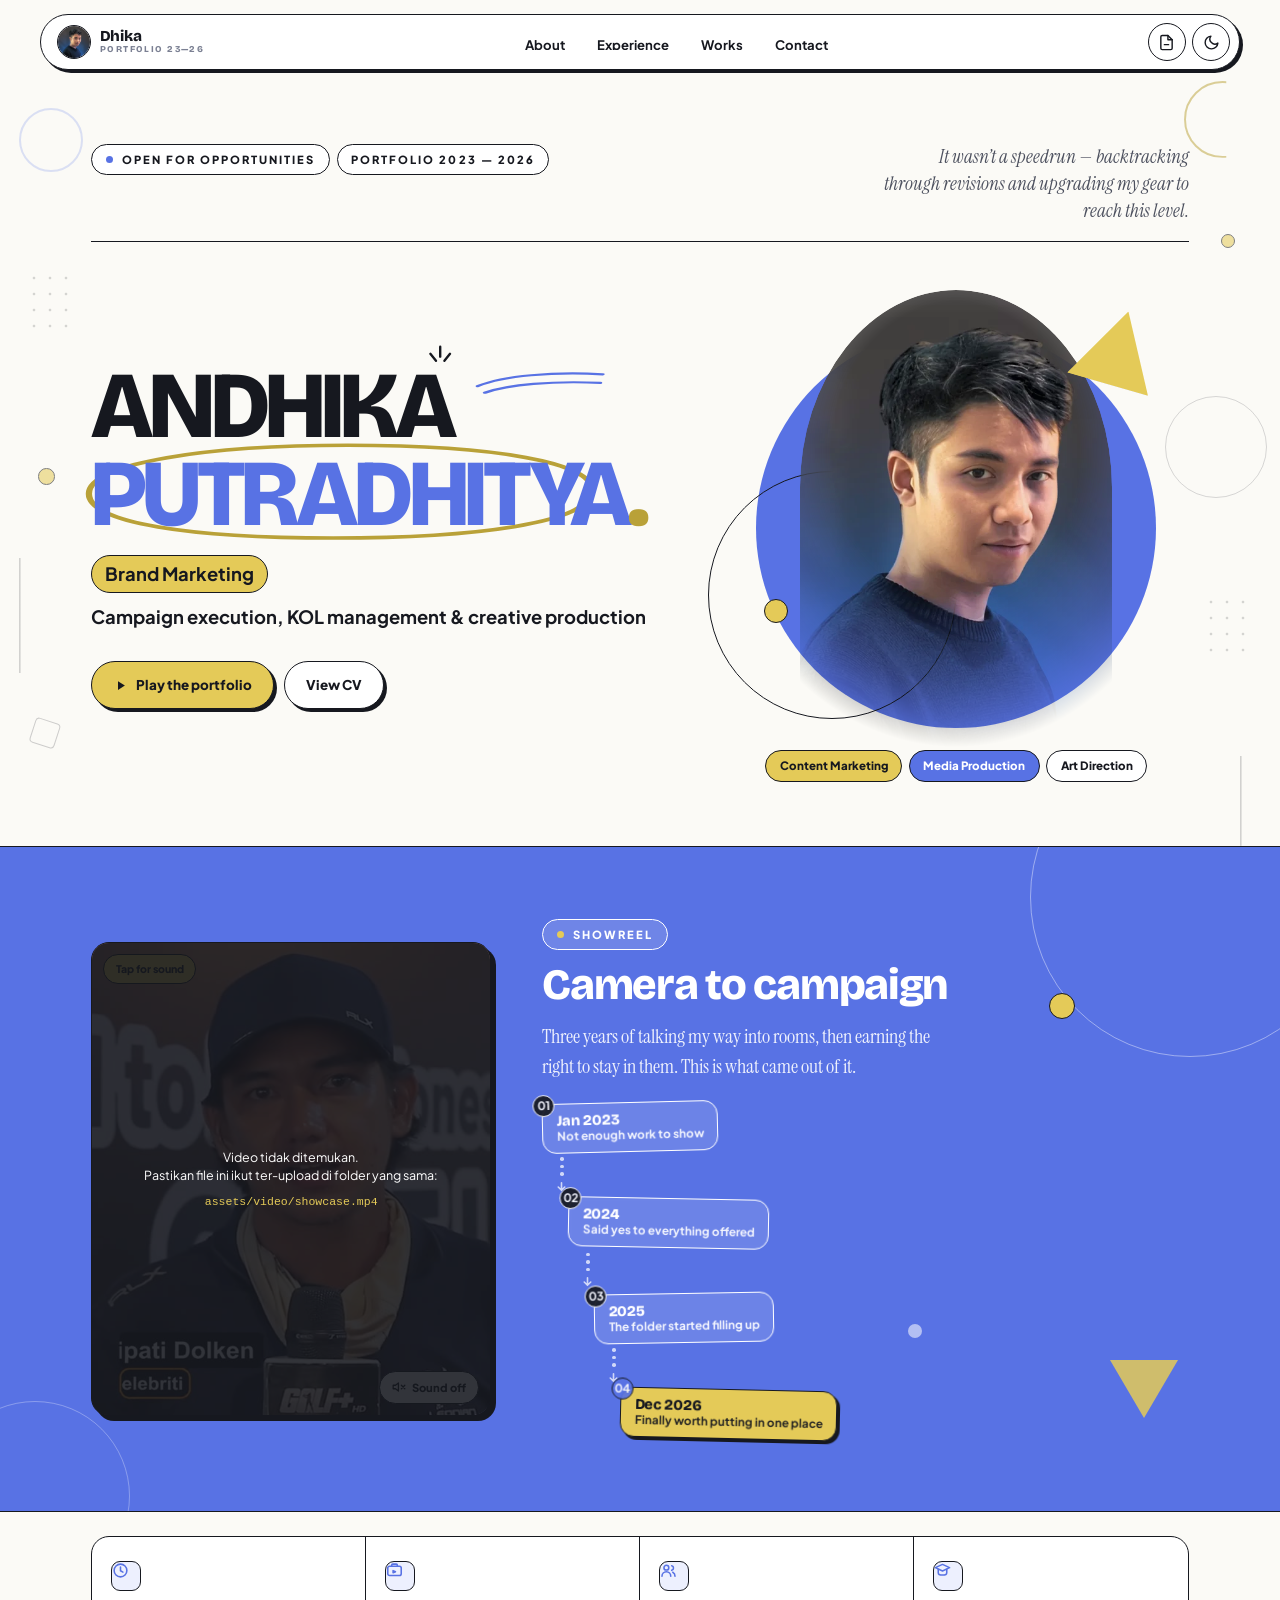
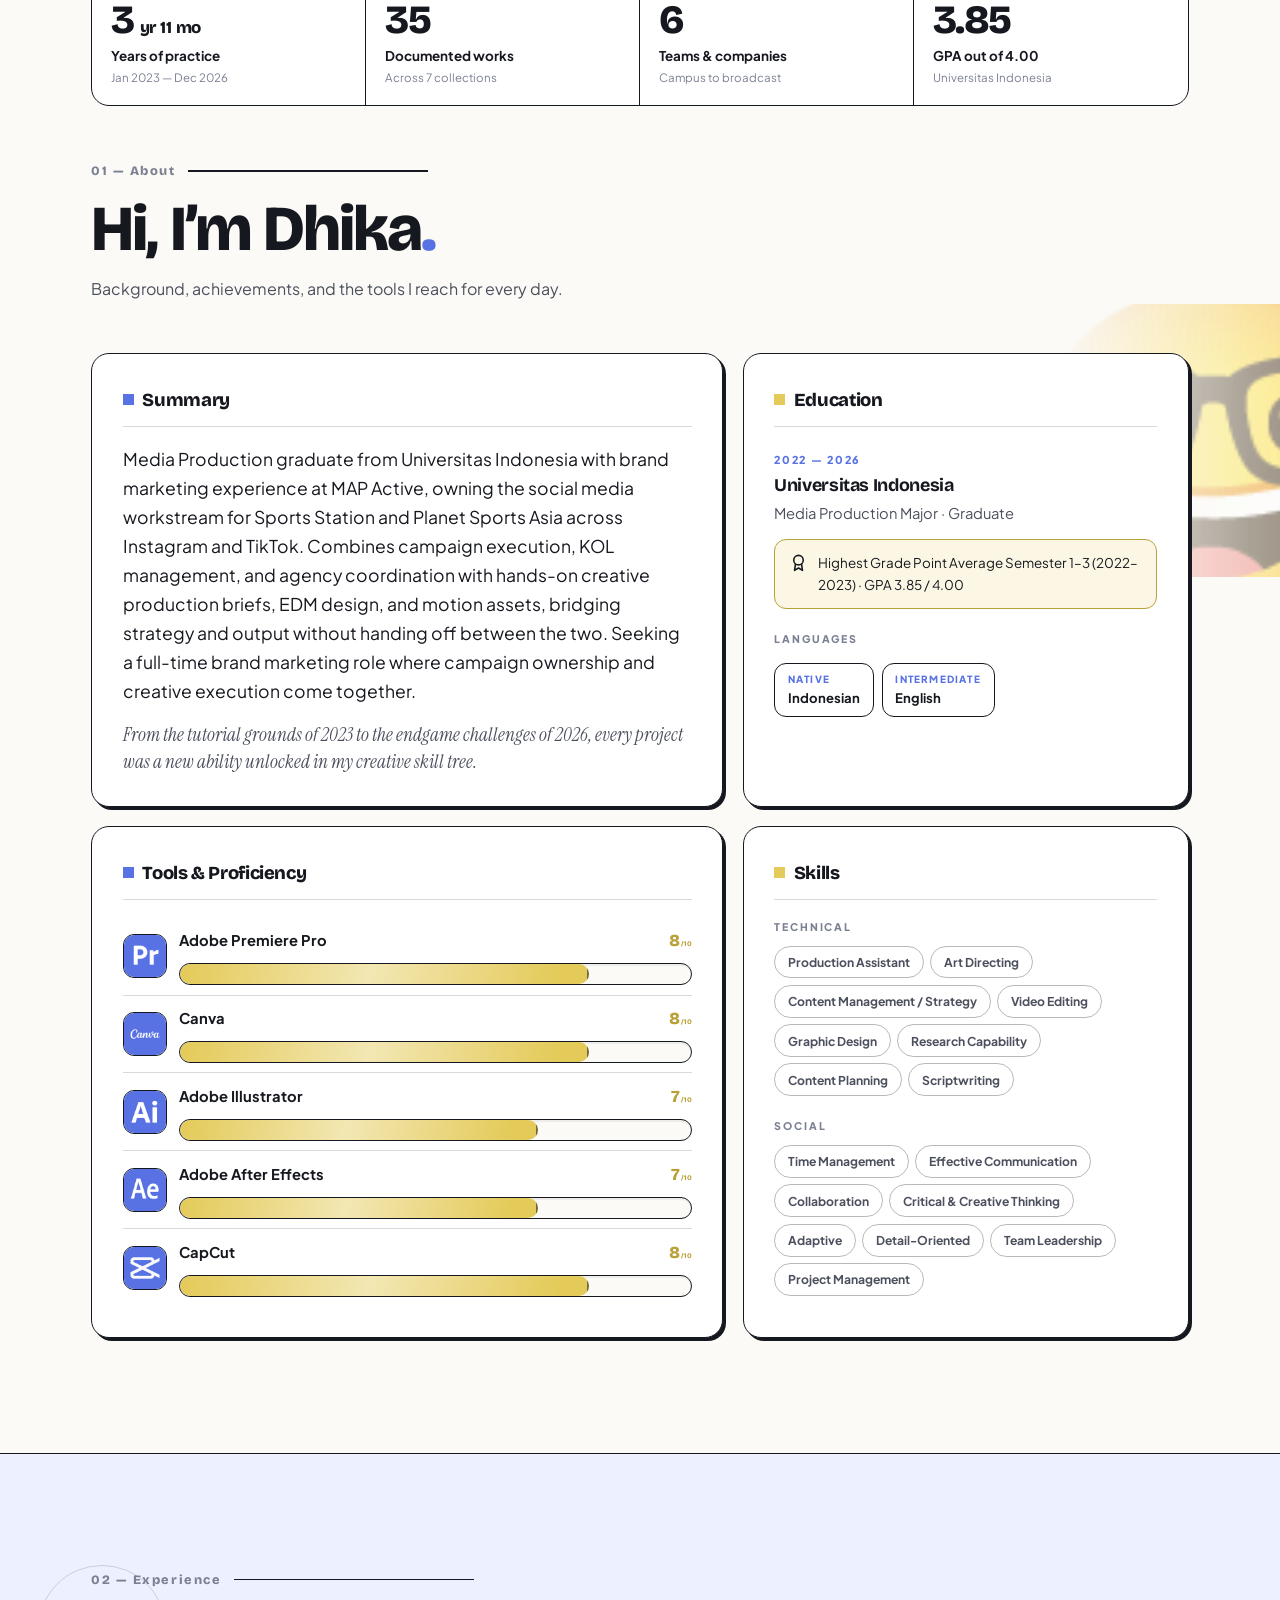
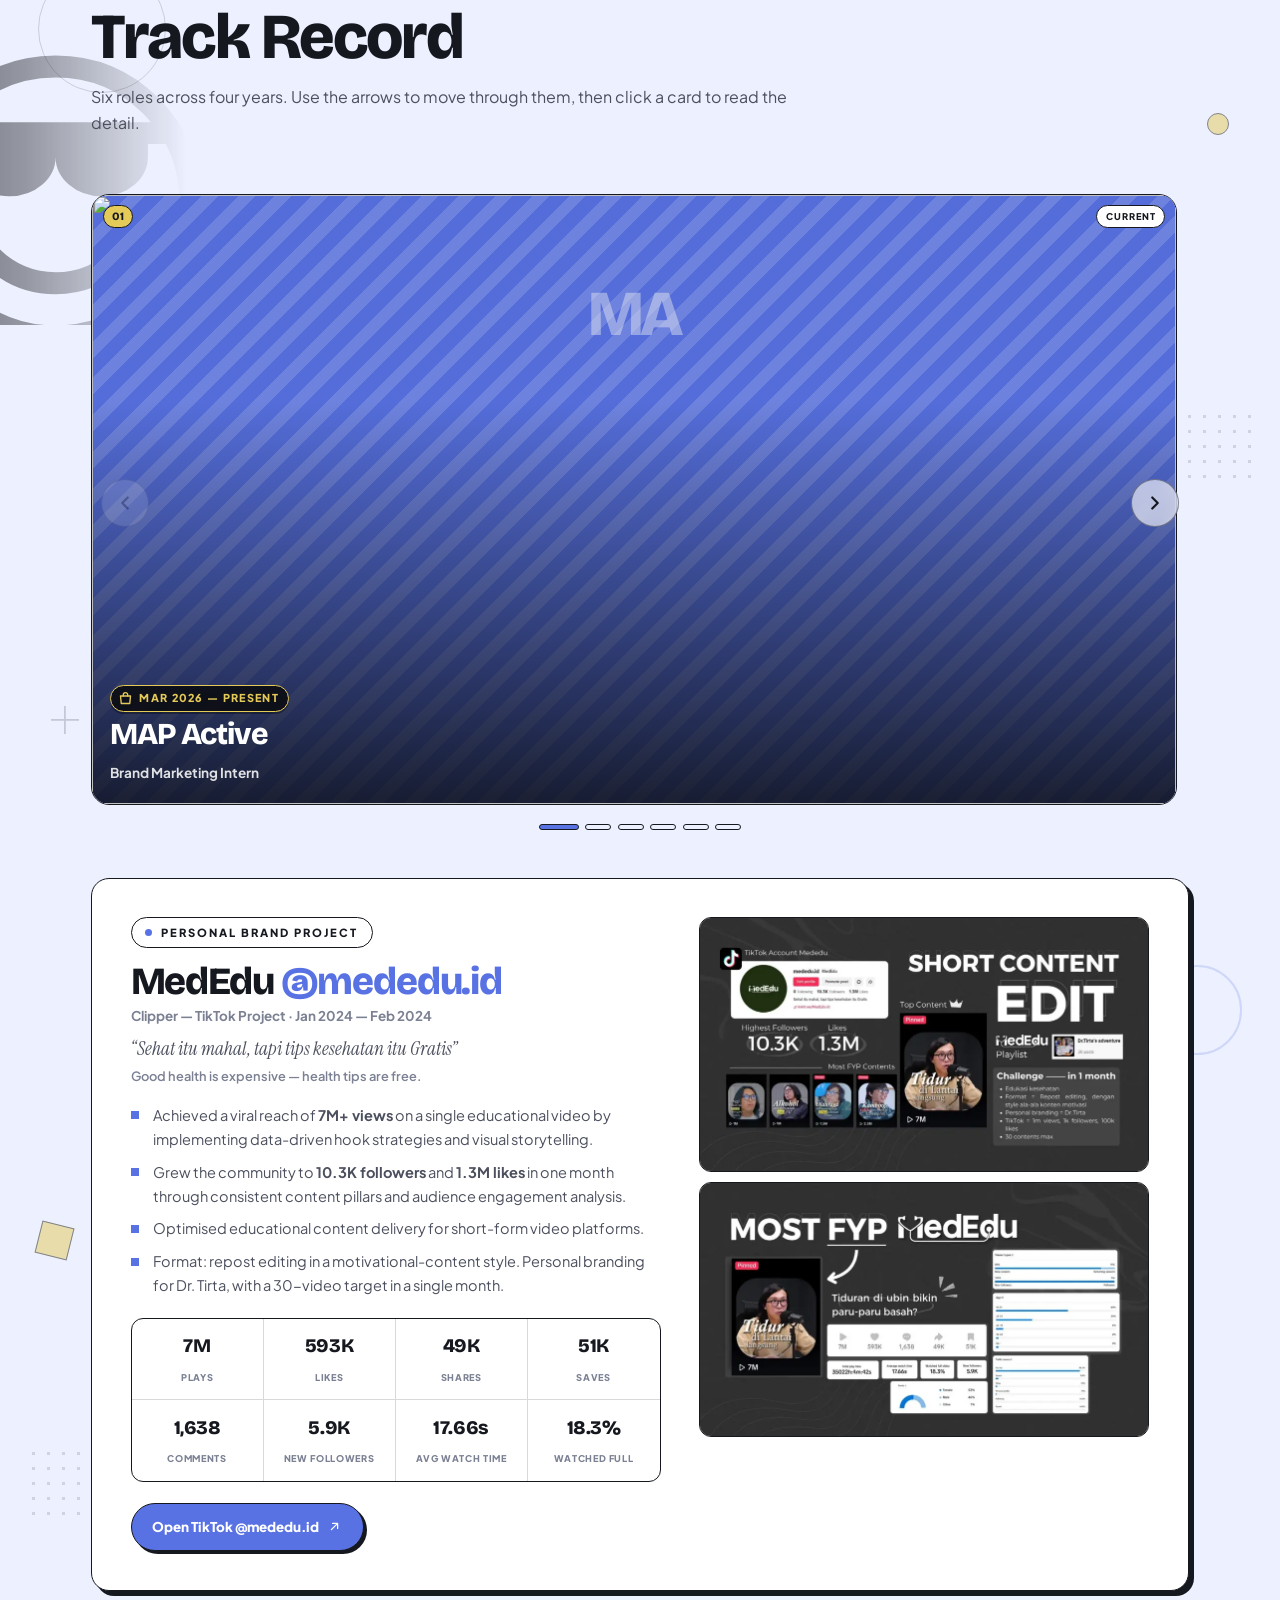
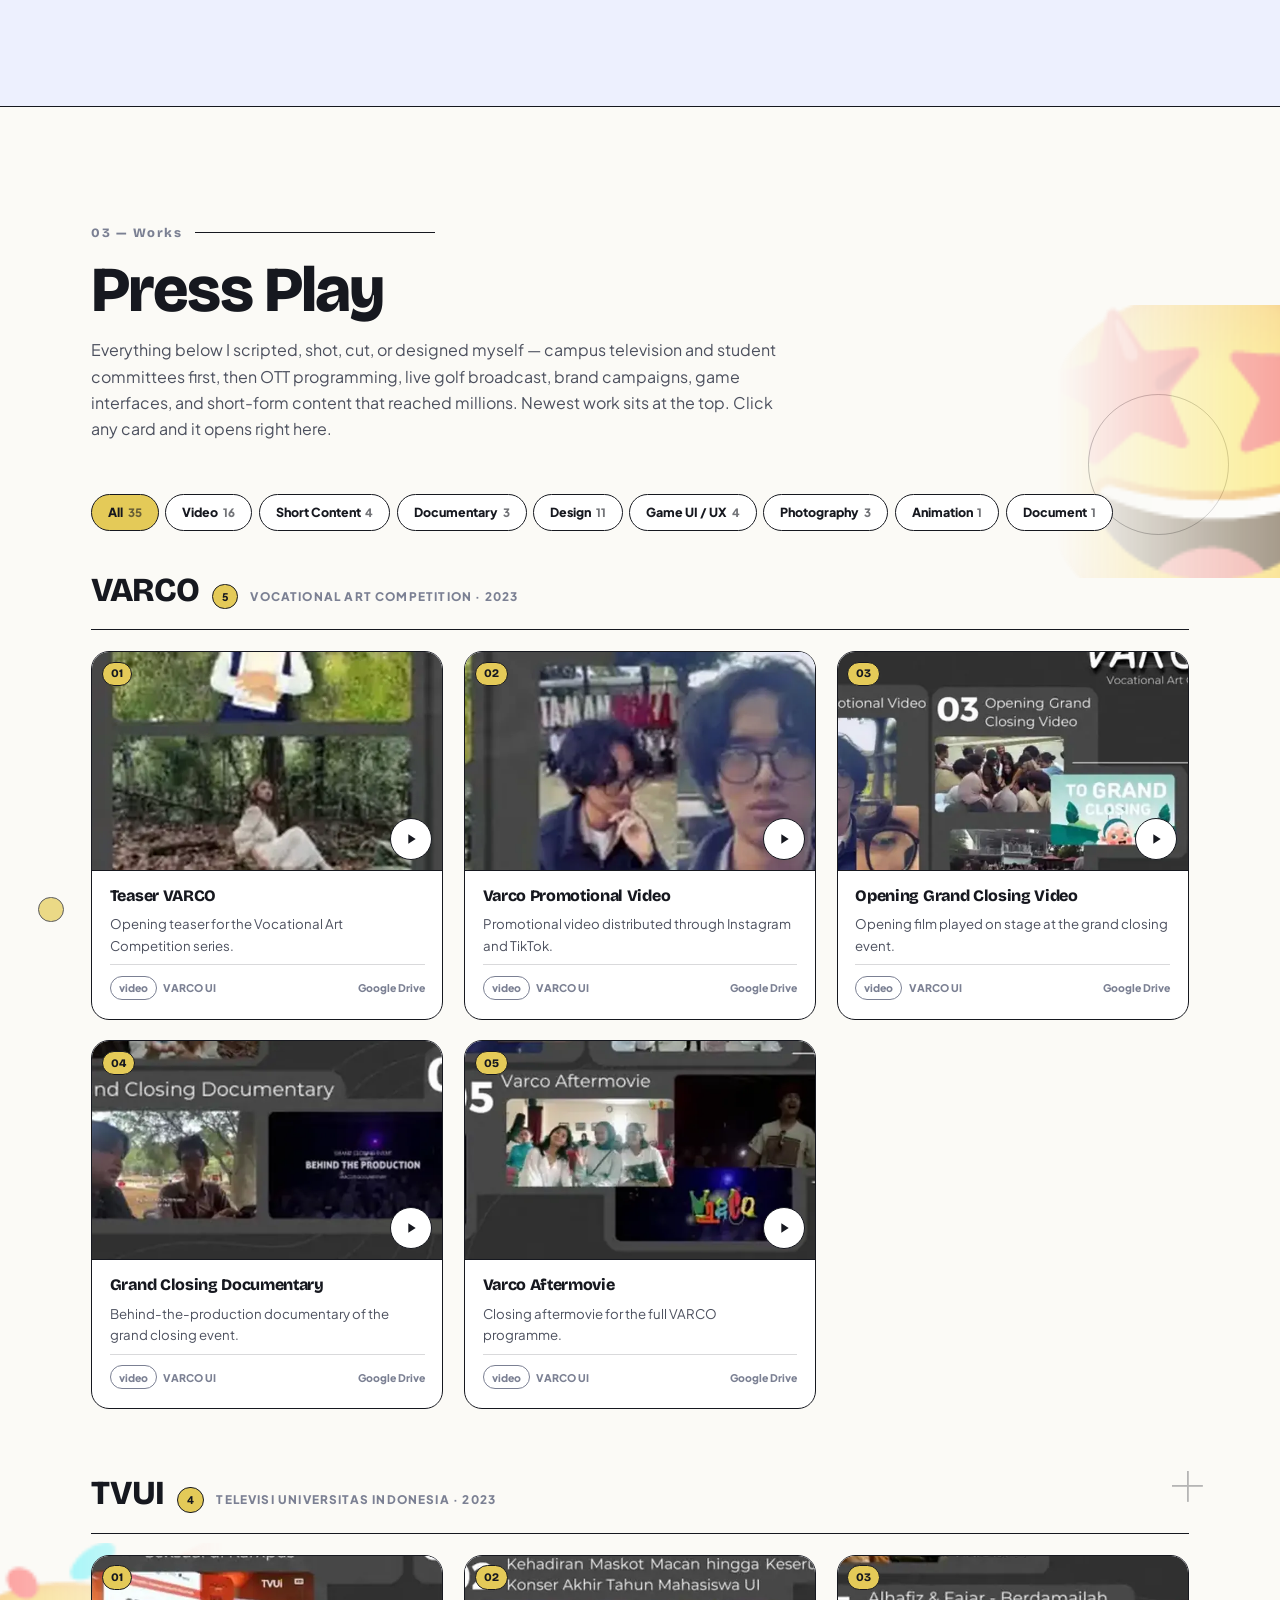
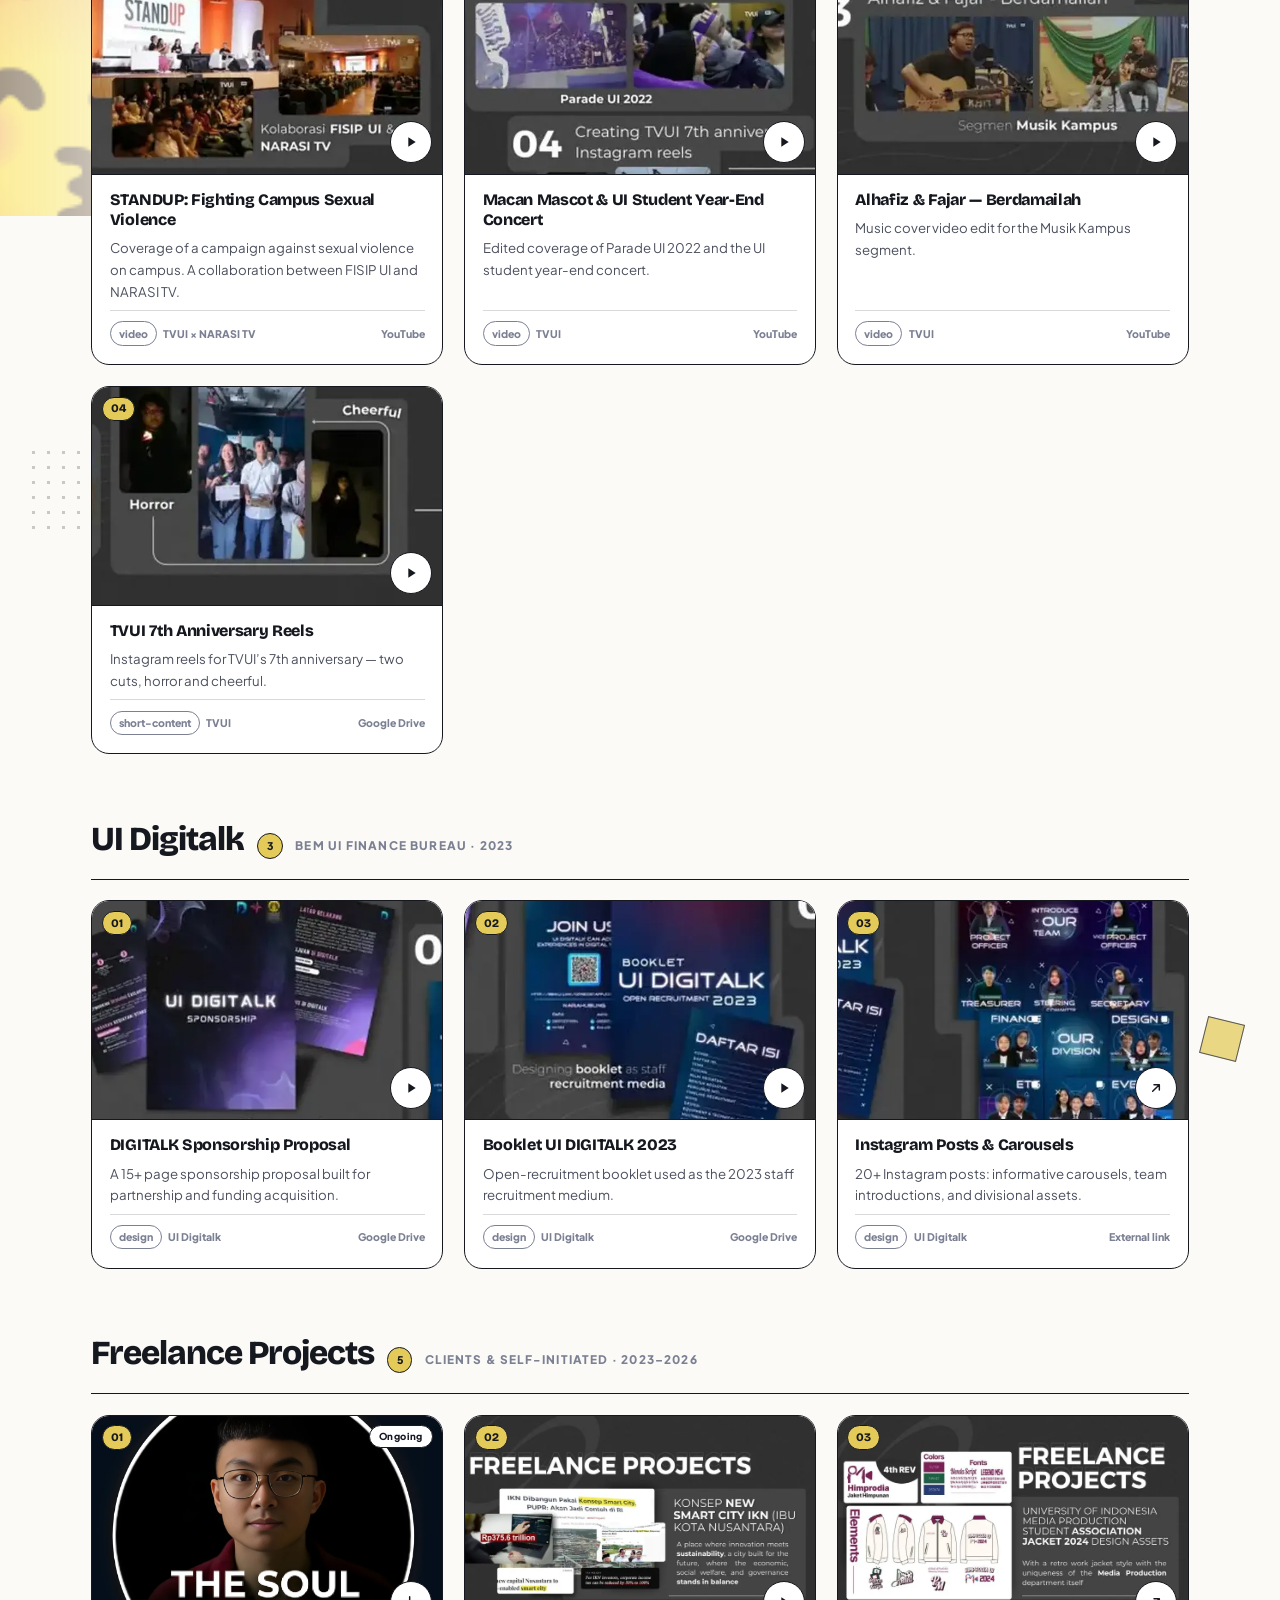
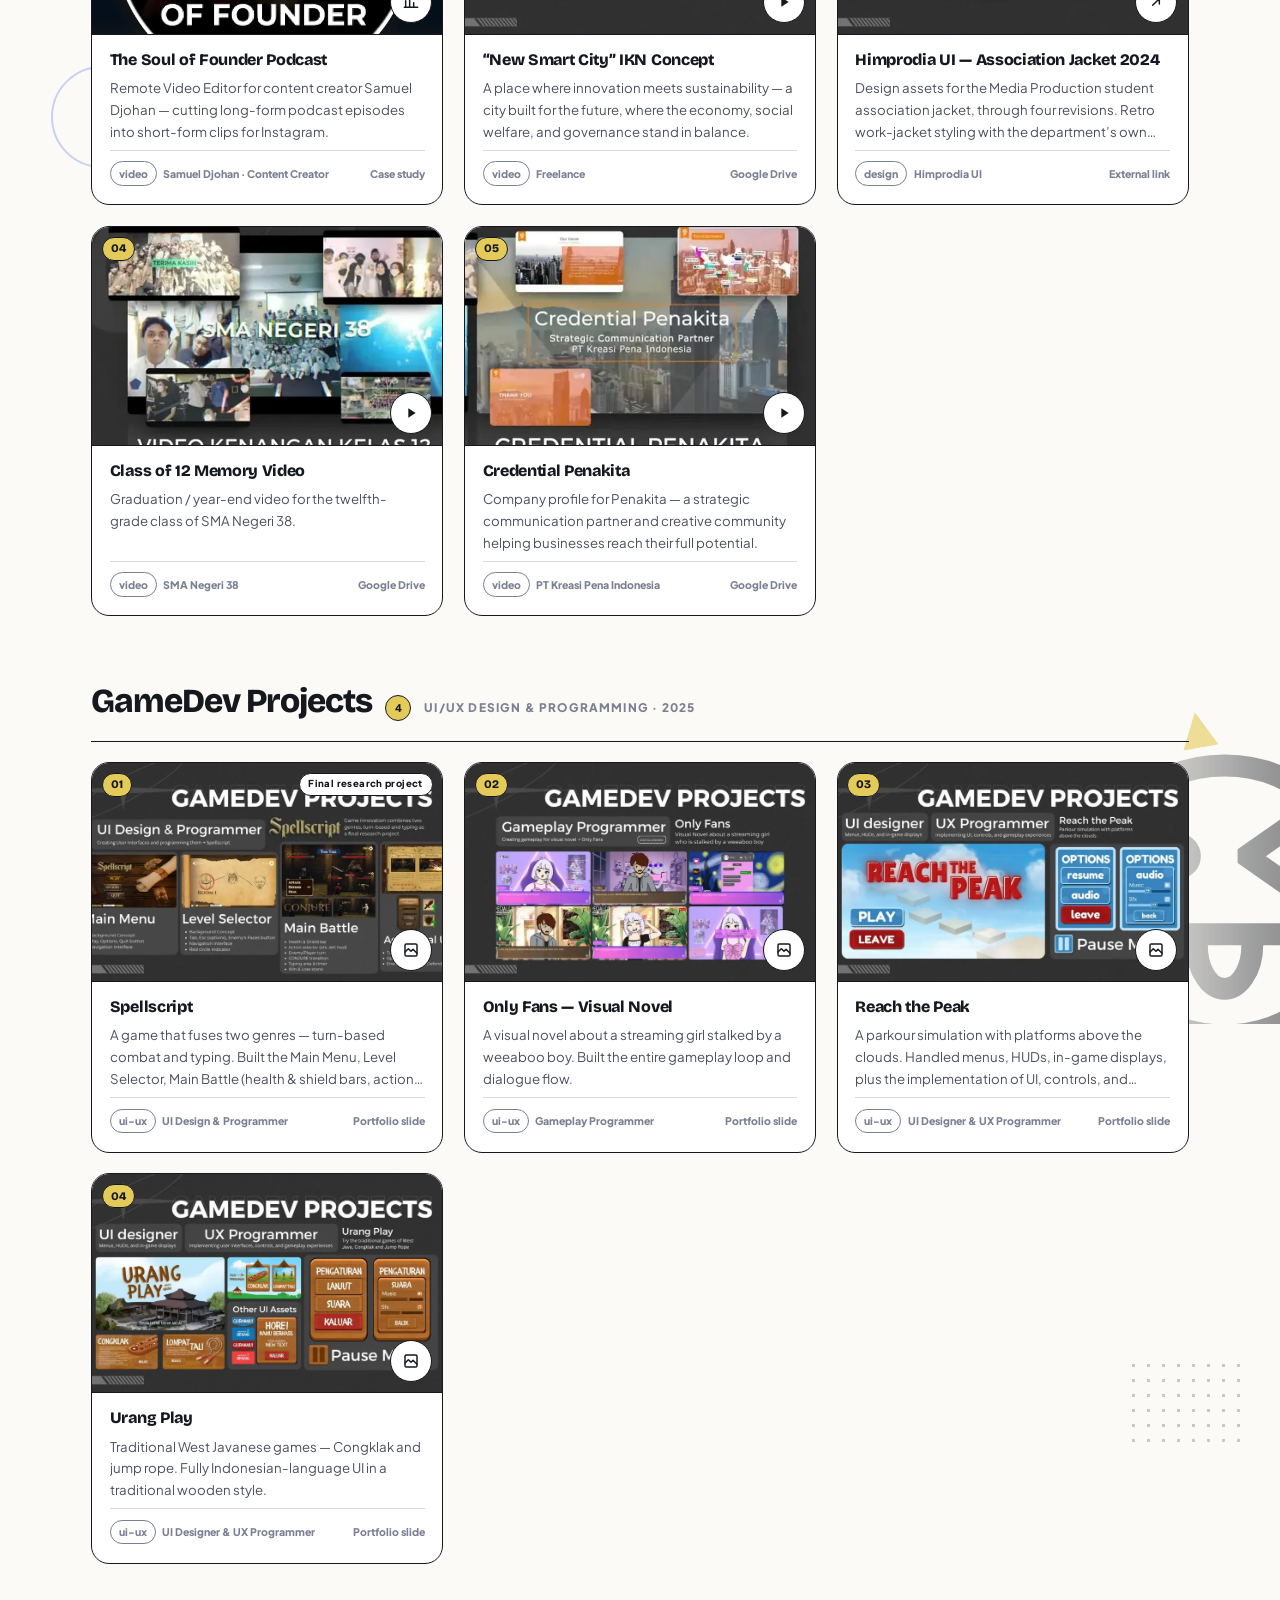
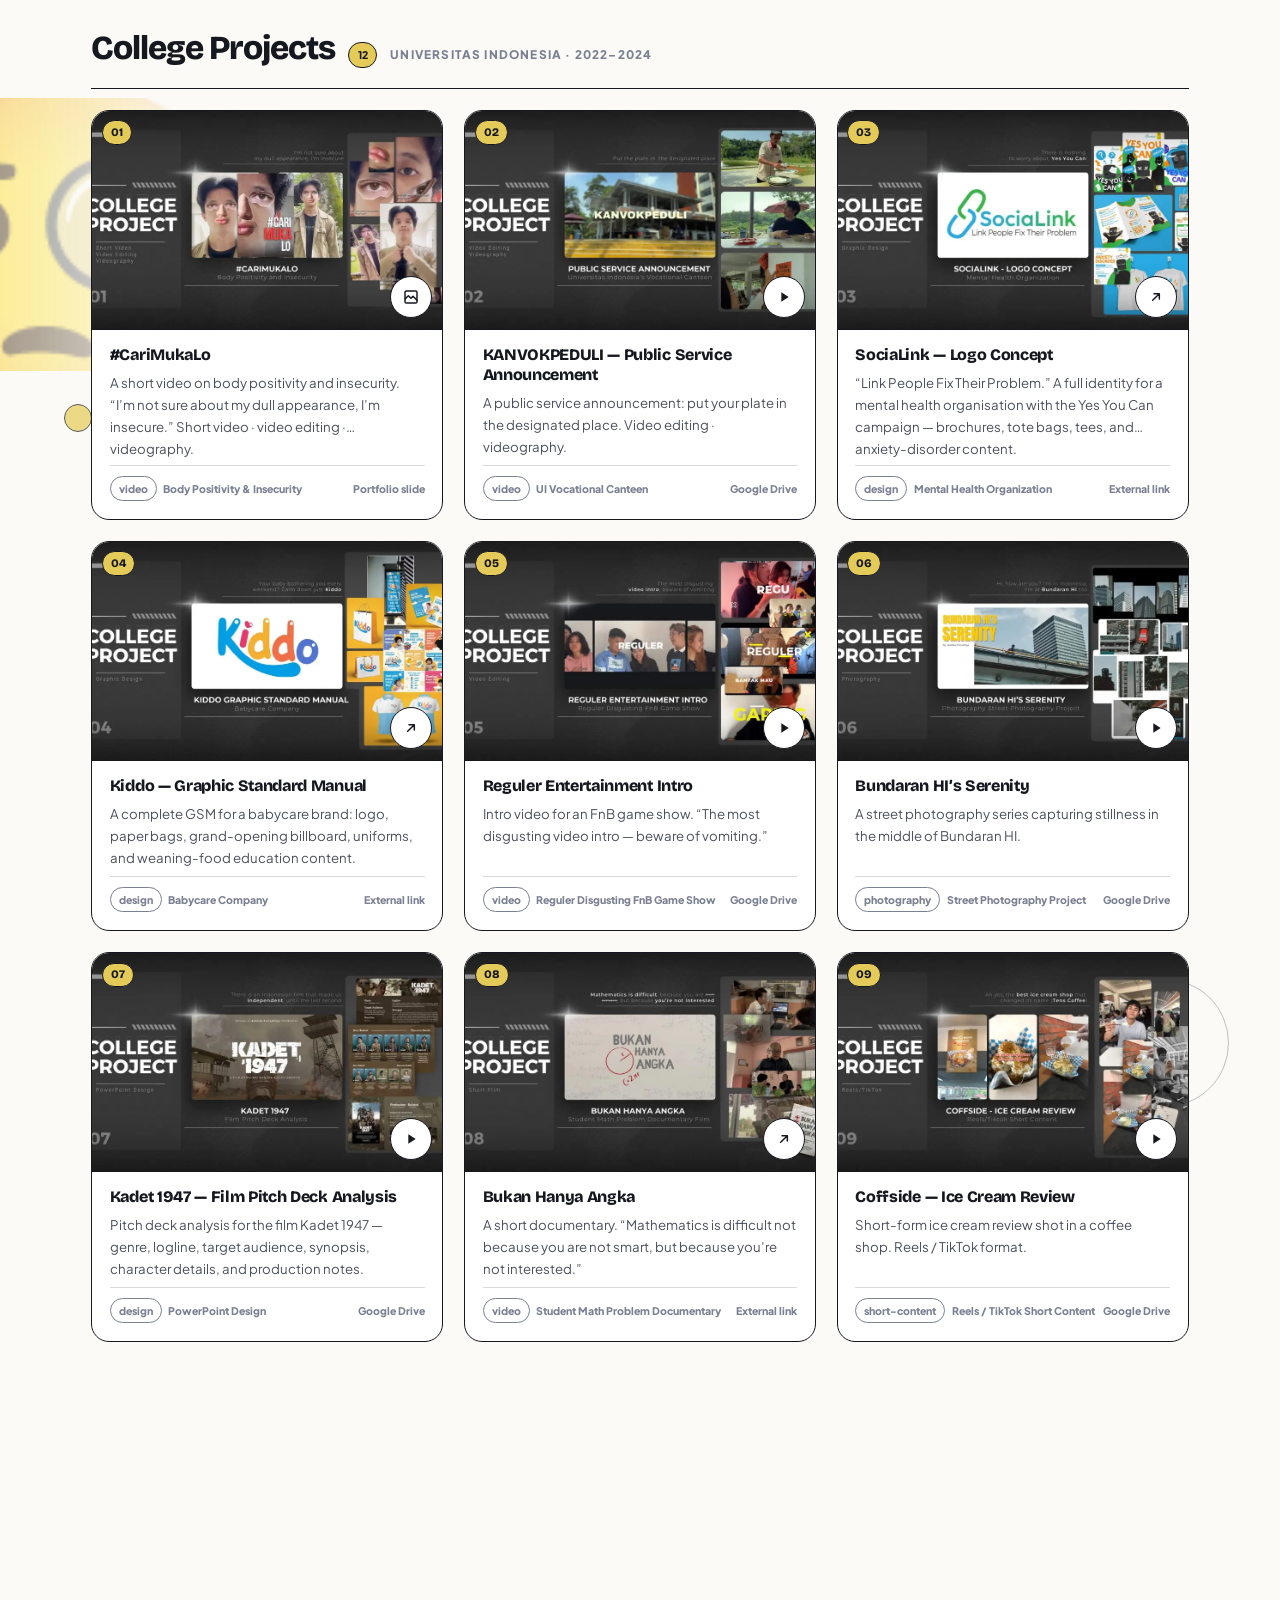
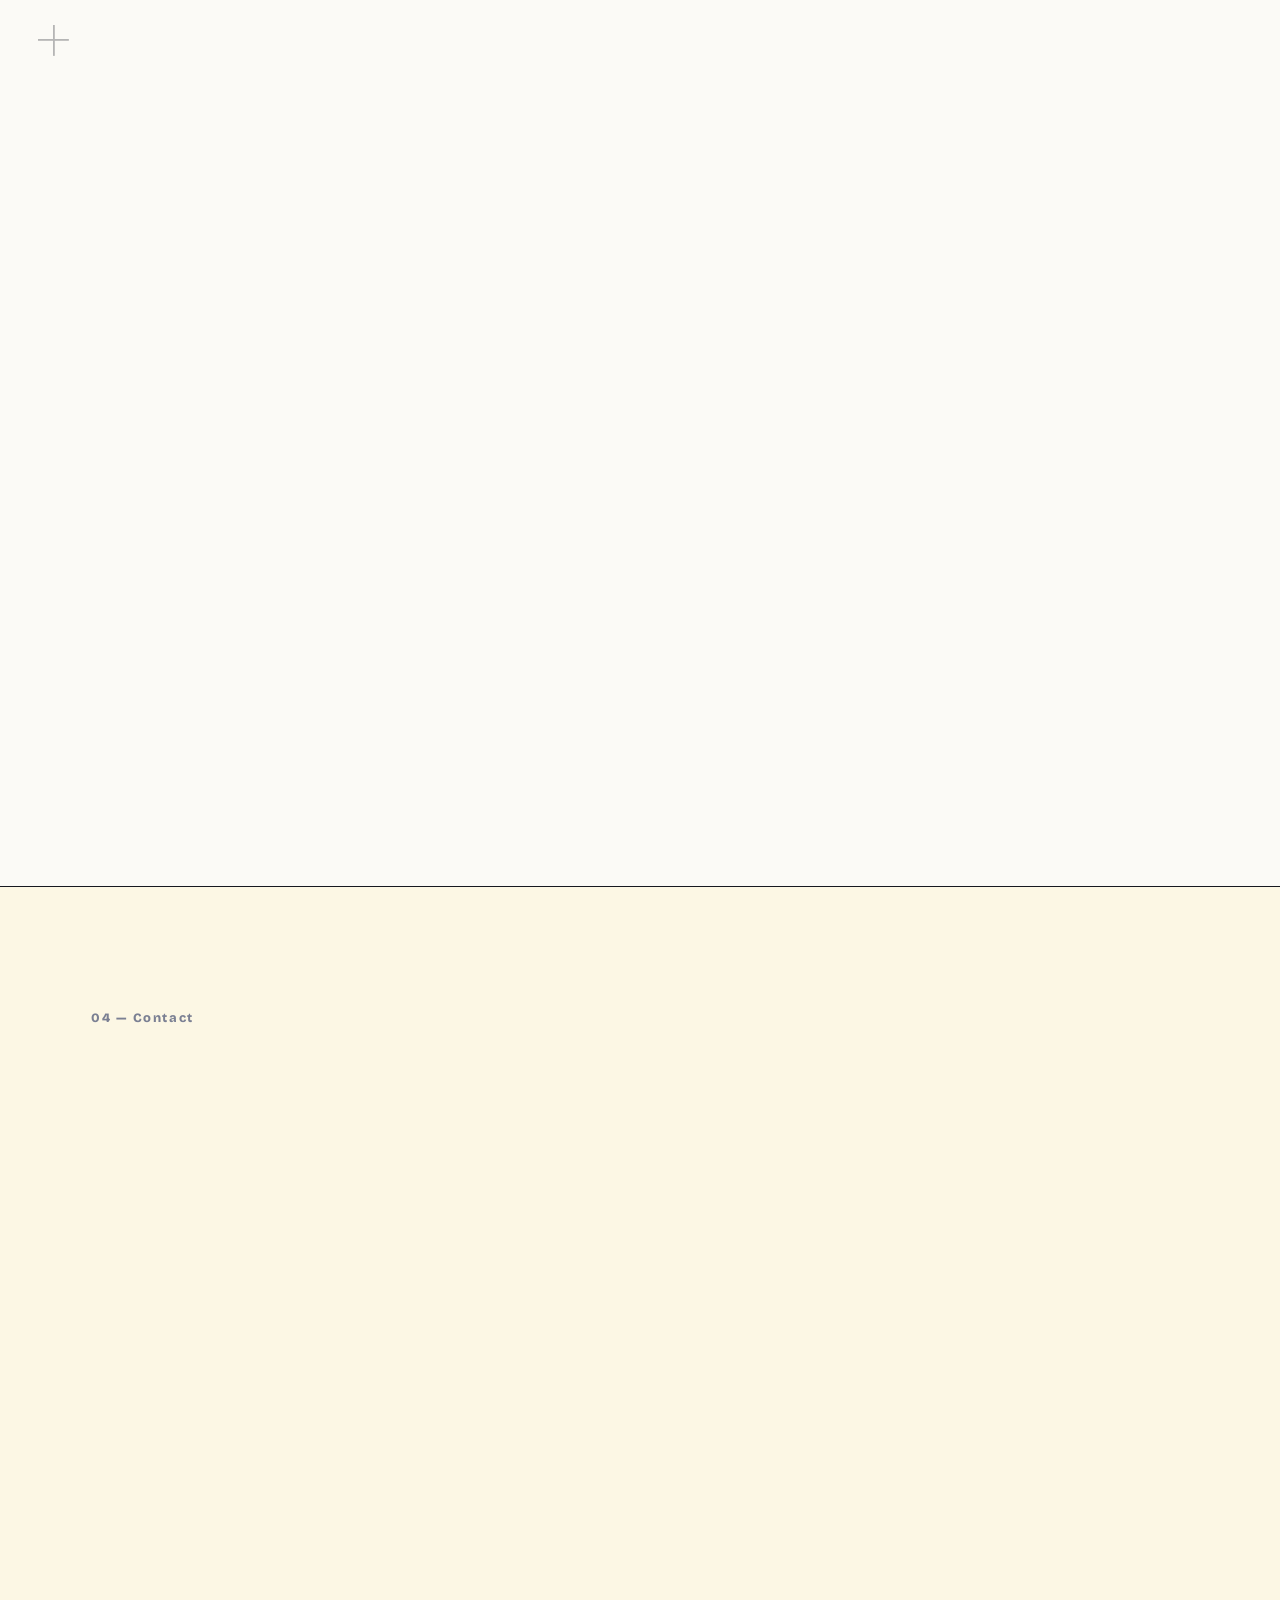
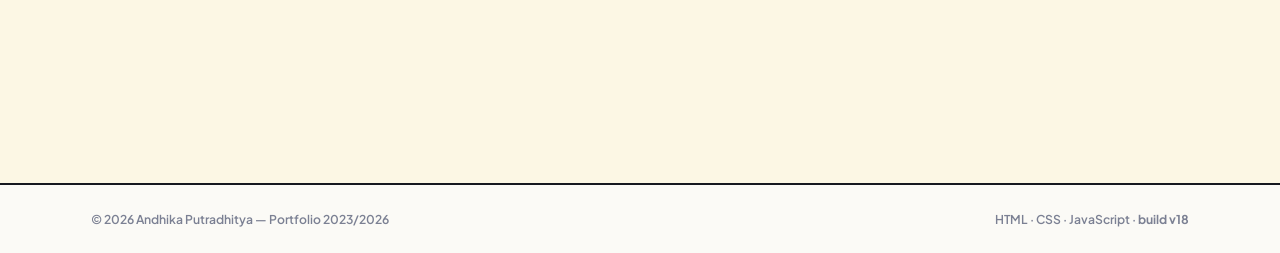
==== index.html @ 3a353ce2 "Add files via upload" ====
<!DOCTYPE html>
<html lang="en" data-theme="light">
<head>
<meta charset="UTF-8">
<meta name="viewport" content="width=device-width, initial-scale=1">
<title>Andhika Putradhitya — Portfolio 2023–2026 | Brand Marketing</title>

<meta name="description" content="Interactive portfolio of Andhika Putradhitya — brand marketing and Media Production graduate of Universitas Indonesia, open to full-time roles. Video, broadcast, design, game UI/UX, and short-form content you can play right on the page.">
<meta name="author" content="Andhika Putradhitya">
<meta name="keywords" content="Andhika Putradhitya, portfolio, content marketing, media production, MAP Active, OB Golf, Transvision, CubMu, MedEdu, TVUI, VARCO UI, UI Digitalk, Universitas Indonesia">
<meta name="theme-color" content="#5872E4">
<meta property="og:type" content="website">
<meta property="og:title" content="Andhika Putradhitya — Portfolio 2023–2026">
<meta property="og:description" content="Brand Marketing · Media Production · Open to full-time roles. Every work plays right on the page.">
<meta property="og:image" content="assets/img/dhika.webp">
<meta property="og:locale" content="en_US">
<meta name="twitter:card" content="summary_large_image">

<link rel="icon" href="[data-uri]">
<link rel="apple-touch-icon" href="[data-uri]">

<link rel="preconnect" href="https://fonts.googleapis.com">
<link rel="preconnect" href="https://fonts.gstatic.com" crossorigin>
<link rel="stylesheet" href="https://fonts.googleapis.com/css2?family=Bricolage+Grotesque:opsz,wdth,wght@12..96,75..100,400..800&family=Plus+Jakarta+Sans:wght@400;500;600;700;800&family=Instrument+Serif:ital@0;1&display=swap">
<style>
/* =========================================================
   ANDHIKA PUTRADHITYA — PORTFOLIO 2023–2026
   Bold editorial on paper white.
   Palette: blue #5872E4 · yellow #E4CA58 · ink #16181F
   NOTE: no continuously looping transform/border-radius
   animations anywhere — that was the source of the jitter.
   ========================================================= */

/* ---------- 1. TOKENS ---------- */
:root {
  --blue:       #5872E4;
  --blue-dark:  #3A54C9;
  --blue-tint:  #EDF0FE;
  --yellow:     #E4CA58;
  --yellow-dark:#B9A138;
  --yellow-tint:#FCF7E4;

  --ink:        #16181F;
  --ink-70:     #4C505E;
  --ink-45:     #7B8093;
  --paper:      #FBFAF6;
  --paper-2:    #FFFFFF;

  --line:       rgba(22,24,31,.16);
  --line-2:     rgba(22,24,31,.30);
  --frame:      1.8px solid var(--ink);

  --f-display:  'Bricolage Grotesque', 'Plus Jakarta Sans', system-ui, sans-serif;
  --f-body:     'Plus Jakarta Sans', system-ui, -apple-system, sans-serif;
  --f-ed:       'Instrument Serif', Georgia, serif;   /* editorial caption */

  --r:      12px;
  --r-lg:   18px;
  --sh:     5px 5px 0 var(--ink);
  --sh-sm:  3px 3px 0 var(--ink);
  --sh-b:   5px 5px 0 var(--blue);
  --sh-y:   5px 5px 0 var(--yellow-dark);

  --max: 1200px;
  --pad: clamp(1.1rem, 4vw, 3.5rem);
  --ease: cubic-bezier(.22,1,.36,1);
  --pop:  cubic-bezier(.34,1.4,.64,1);
}

html[data-theme="ink"] {
  --ink:      #F7F6F1;
  --ink-70:   #B9BDCB;
  --ink-45:   #868B9C;
  --paper:    #14161C;
  --paper-2:  #1B1E27;
  --blue-tint:  #1E2440;
  --yellow-tint:#2A2618;
  --line:     rgba(247,246,241,.16);
  --line-2:   rgba(247,246,241,.30);
  --yellow-dark: var(--yellow);
}

/* ---------- 2. RESET ---------- */
*, *::before, *::after { box-sizing: border-box; }
* { margin: 0; padding: 0; }
html { -webkit-text-size-adjust: 100%; scroll-behavior: smooth; }
@media (prefers-reduced-motion: reduce) {
  html { scroll-behavior: auto; }
  *, *::before, *::after { animation-duration: .01ms !important; transition-duration: .01ms !important; }
  /* PENGECUALIAN: pemudaran opacity murni tidak menimbulkan rasa pusing,
     dan tanpa ini pergantian tema jadi berkedip mendadak. */
  .fade { transition-duration: .3s !important; }
  html.theming *, html.theming *::before, html.theming *::after { transition-duration: .45s !important; }
}
body {
  background: var(--paper);
  color: var(--ink);
  font-family: var(--f-body);
  font-size: 16px; line-height: 1.65;
  overflow-x: hidden;
  -webkit-font-smoothing: antialiased;
  transition: background .4s var(--ease), color .4s var(--ease);
}
body.lock { overflow: hidden; }
img, iframe, svg { display: block; max-width: 100%; }
a { color: inherit; text-decoration: none; }
button { font: inherit; color: inherit; background: none; border: none; cursor: pointer; }
ul { list-style: none; }
::selection { background: var(--yellow); color: var(--ink); }
:focus-visible { outline: 3px solid var(--blue); outline-offset: 3px; border-radius: 4px; }

/* ---------- 3. LAYOUT ---------- */
.wrap { width: 100%; max-width: var(--max); margin-inline: auto; padding-inline: var(--pad); }
.section { padding-block: clamp(4rem, 9vw, 7.5rem); position: relative; }
.section--tintY { background: var(--yellow-tint); border-block: var(--frame); }
.section--tintB { background: var(--blue-tint);  border-block: var(--frame); }

/* ---------- 4. TYPE ---------- */
.h-sec {
  font-family: var(--f-display); font-weight: 800;
  font-size: clamp(2.1rem, 5.6vw, 4rem);
  line-height: 1.02; letter-spacing: -.03em;
}
.h-sec .b { color: var(--blue); }
/* stabilo kuning — playful tapi tetap rapi */
.mark {
  background: linear-gradient(180deg, transparent 58%, var(--yellow) 58% 92%, transparent 92%);
  padding-inline: .06em;
}

.eyebrow {
  display: inline-flex; align-items: center; gap: .55rem;
  font-size: .7rem; font-weight: 800;
  letter-spacing: .18em; text-transform: uppercase;
  border: var(--frame); border-radius: 100px;
  padding: .34rem .85rem; background: var(--paper-2);
}
.eyebrow i { width: 7px; height: 7px; border-radius: 50%; background: var(--blue); flex: none; animation: blink 2.4s ease-in-out infinite; }
.eyebrow.y i { background: var(--yellow-dark); }
@keyframes blink { 0%,100% { opacity: 1 } 50% { opacity: .25 } }

/* editorial caption, dipakai hemat */
.ed { font-family: var(--f-ed); font-style: italic; font-size: clamp(1rem,1.5vw,1.2rem); color: var(--ink-70); line-height: 1.4; }

.lead { color: var(--ink-70); }

.sec-head { display: grid; gap: .9rem; margin-bottom: clamp(2rem, 4vw, 3.2rem); }
.sec-head .no {
  font-family: var(--f-display); font-weight: 800; font-size: .8rem;
  letter-spacing: .12em; display: flex; align-items: center; gap: .8rem;
  color: var(--ink-45);
}
.sec-head .no::after { content: ""; height: 1.8px; background: var(--ink); flex: 1; max-width: 240px; }
.sec-head .note { color: var(--ink-70); max-width: 58ch; }

/* ---------- 5. NAV ---------- */
.nav {
  position: fixed; top: 14px; left: 50%; translate: -50% 0; z-index: 100;
  width: min(var(--max), calc(100% - 22px));
  display: flex; align-items: center; justify-content: space-between; gap: .8rem;
  padding: .5rem .55rem .5rem 1rem;
  background: var(--paper-2);
  border: var(--frame); border-radius: 100px;
  box-shadow: var(--sh-sm);
  transition: transform .45s var(--ease), opacity .3s;
}
.nav.hide { transform: translate(-50%, -150%); opacity: 0; }

.brand { display: flex; align-items: center; gap: .55rem; }
.brand .av { width: 34px; height: 34px; border-radius: 50%; overflow: hidden; flex: none; border: 1.8px solid var(--ink); }
.brand .av img { width: 100%; height: 100%; object-fit: cover; object-position: 50% 18%; }
.brand span { font-family: var(--f-display); font-weight: 800; font-size: .95rem; letter-spacing: -.02em; line-height: 1.05; }
.brand small { display: block; font-size: .56rem; font-weight: 800; letter-spacing: .16em; color: var(--ink-45); text-transform: uppercase; }

/* --- nav hover: teks menggulung + blok biru naik --- */
.navlinks { display: flex; gap: .1rem; align-items: center; }
.navlinks a {
  position: relative; isolation: isolate;
  padding: .48rem .95rem; border-radius: 100px;
  font-size: .82rem; font-weight: 700;
  overflow: hidden;
  transition: color .3s var(--ease);
}
.navlinks a::before {
  content: ""; position: absolute; inset: 0; z-index: -1;
  background: var(--blue); border-radius: 100px;
  transform: translateY(102%);
  transition: transform .42s var(--pop);
}
.navlinks a:hover::before,
.navlinks a:focus-visible::before { transform: translateY(0); }
.navlinks a:hover, .navlinks a:focus-visible { color: #fff; }

.navlinks a .roll { display: block; position: relative; overflow: hidden; height: 1.25em; }
.navlinks a .roll span { display: block; transition: transform .42s var(--pop); }
.navlinks a .roll span::after {
  content: attr(data-t); position: absolute; left: 0; top: 100%; width: 100%;
}
.navlinks a:hover .roll span,
.navlinks a:focus-visible .roll span { transform: translateY(-100%); }

/* pill penanda section aktif */
.navlinks { position: relative; }
.navpill {
  position: absolute; z-index: -2; top: 0; left: 0; height: 100%;
  border-radius: 100px; background: var(--yellow);
  opacity: 0;
  transition: transform .5s var(--pop), width .5s var(--pop), opacity .3s;
}
.navpill.show { opacity: 1; }
.navlinks a.on { color: var(--ink); }
.navlinks a.on:hover { color: #fff; }

.navside { display: flex; align-items: center; gap: .4rem; }
.ico {
  width: 38px; height: 38px; border-radius: 50%; flex: none;
  border: var(--frame); background: var(--paper-2);
  display: grid; place-items: center;
  transition: background .25s, color .25s, transform .25s var(--pop), box-shadow .25s;
}
.ico:hover { background: var(--blue); color: #fff; transform: translate(-2px,-2px); box-shadow: var(--sh-sm); }
.ico svg { width: 17px; height: 17px; }
.burger { display: none; }

.mm {
  position: fixed; inset: 0; z-index: 99; background: var(--paper);
  padding: 92px var(--pad) 3rem;
  display: flex; flex-direction: column;
  opacity: 0; pointer-events: none;
  transition: opacity .3s var(--ease);
}
.mm.open { opacity: 1; pointer-events: auto; }
.mm a {
  font-family: var(--f-display); font-weight: 800;
  font-size: clamp(2rem, 10vw, 2.9rem); letter-spacing: -.03em;
  padding: .5rem 0; border-bottom: var(--frame);
  display: flex; align-items: baseline; gap: .8rem;
}
.mm a b { font-size: .78rem; color: var(--blue); }

.progress { position: fixed; top: 0; left: 0; height: 3px; width: 0; background: var(--blue); z-index: 101; transition: width .12s linear; }

/* ---------- 6. SECTION ARRIVAL ---------- */
.ann {
  position: fixed; top: 74px; left: 50%; translate: -50% 0; z-index: 98;
  display: flex; align-items: center; gap: .8rem;
  padding: .55rem 1.05rem .55rem .6rem;
  background: var(--paper-2); border: var(--frame); border-radius: 100px;
  box-shadow: var(--sh-sm);
  opacity: 0; pointer-events: none;
  transform: translateY(-16px);
  transition: opacity .4s var(--ease), transform .5s var(--pop);
  max-width: calc(100vw - 26px);
}
.ann.show { opacity: 1; transform: none; }
.ann__ring { width: 32px; height: 32px; flex: none; position: relative; }
.ann__ring svg { transform: rotate(-90deg); }
.ann__ring circle { fill: none; stroke-width: 3.4; stroke-linecap: round; }
.ann__ring .bg { stroke: var(--line); }
.ann__ring .fg { stroke: var(--blue); stroke-dasharray: 82; stroke-dashoffset: 82; }
.ann.show .ann__ring .fg { animation: ring 1.9s var(--ease) forwards; }
@keyframes ring { to { stroke-dashoffset: 0 } }
.ann__ring b { position: absolute; inset: 0; display: grid; place-items: center; font-family: var(--f-display); font-size: .68rem; font-weight: 800; }
.ann__txt { display: flex; flex-direction: column; line-height: 1.15; min-width: 0; }
.ann__txt small { font-size: .55rem; letter-spacing: .2em; text-transform: uppercase; color: var(--ink-45); font-weight: 800; }
.ann__txt strong { font-family: var(--f-display); font-size: .98rem; font-weight: 800; letter-spacing: -.02em; white-space: nowrap; }

/* sapuan kuning di judul saat tiba */
.sweep { position: relative; display: inline-block; }
.sweep::after {
  content: ""; position: absolute; left: -2%; right: -2%; top: 12%; bottom: 12%;
  background: var(--yellow); z-index: -1;
  transform: scaleX(0); transform-origin: left; opacity: .55;
}
.sweep.go::after { animation: sweepGo 1.15s var(--ease) forwards; }
@keyframes sweepGo {
  0%   { transform: scaleX(0); transform-origin: left; }
  55%  { transform: scaleX(1); transform-origin: left; }
  56%  { transform: scaleX(1); transform-origin: right; }
  100% { transform: scaleX(0); transform-origin: right; }
}

/* ---------- 7. BUTTONS ---------- */
.btn {
  display: inline-flex; align-items: center; gap: .5rem;
  padding: .76rem 1.3rem; border-radius: 100px;
  font-size: .84rem; font-weight: 800;
  border: var(--frame); background: var(--paper-2);
  box-shadow: var(--sh-sm);
  transition: transform .25s var(--pop), box-shadow .25s, background .25s, color .25s;
}
.btn:hover { transform: translate(-3px,-3px); box-shadow: 6px 6px 0 var(--ink); background: var(--blue); color: #fff; }
.btn:active { transform: translate(1px,1px); box-shadow: 1px 1px 0 var(--ink); }
.btn svg { width: 15px; height: 15px; flex: none; }
.btn--b { background: var(--blue); color: #fff; }
.btn--b:hover { background: var(--blue-dark); }
.btn--y { background: var(--yellow); }
.btn--y:hover { background: var(--blue); color: #fff; }

/* ---------- 8. HERO ---------- */
.hero { padding-top: clamp(6.5rem, 13vw, 9rem); padding-bottom: clamp(2rem, 5vw, 4rem); }
.hero__top {
  display: flex; justify-content: space-between; align-items: flex-start;
  gap: 1.4rem; flex-wrap: wrap;
  padding-bottom: 1rem; border-bottom: var(--frame);
}
.hero__tags { display: flex; flex-wrap: wrap; gap: .45rem; }
.hero__top .ed { max-width: 34ch; text-align: right; }

.hero__grid {
  display: grid; grid-template-columns: 1.1fr .9fr;
  gap: clamp(1.6rem, 5vw, 4rem); align-items: center;
  padding-top: clamp(1.6rem, 4vw, 3rem);
}
.hero h1 {
  font-family: var(--f-display); font-weight: 800;
  font-size: clamp(2.6rem, 8vw, 5.9rem);
  line-height: .93; letter-spacing: -.045em;
}
.hero h1 .l2 { display: block; color: var(--blue); }
.hero h1 .dot { color: var(--yellow-dark); }

.hero__role {
  margin-top: 1.1rem; display: flex; flex-wrap: wrap; align-items: center; gap: .55rem;
  font-weight: 700; font-size: clamp(.98rem, 1.7vw, 1.15rem);
}
.hero__role .chip { background: var(--yellow); border: var(--frame); border-radius: 100px; padding: .16rem .8rem; }
.hero__cta { display: flex; flex-wrap: wrap; gap: .65rem; margin-top: 1.8rem; }

/* foto: bentuk organik, memudar di bawah. statis — tidak ada animasi loop */
.shot { justify-self: center; width: min(400px, 100%); }
.shot__stage { position: relative; aspect-ratio: 1 / 1.12; }

/* lingkaran biru besar — lebih lebar dari fotonya, jadi tepinya terlihat */
.shot__circle {
  position: absolute; z-index: 1;
  left: 50%; top: 8%;
  width: 100%; aspect-ratio: 1; translate: -50% 0;
  border-radius: 50%;
  background: var(--blue);
}

/* ---- kotak orbit ----------------------------------------------------
   Geometrinya identik dengan .shot__circle, sehingga titik pusat putarnya
   = titik pusat lingkaran biru. Memutar kotak ini membuat elemen di
   dalamnya menggelinding persis di sekeliling lingkaran.
   Rotasi diam = 0deg, jadi tata letaknya tidak berubah saat tidak di-hover. */
.orb {
  position: absolute;
  left: 50%; top: 8%;
  width: 100%; aspect-ratio: 1; translate: -50% 0;
  pointer-events: none;                 /* jangan pernah menghalangi kursor */
  rotate: 0deg;
}
/* Kurva ease-in: berangkat pelan lalu makin cepat, seperti benda yang
   mulai menggelinding dari diam. cubic-bezier(.55,0,.85,.35) hampir tidak
   punya perlambatan di ujung — itu yang membuatnya terasa "meluncur",
   bukan mengambang. Cincin sengaja lebih lambat dari titik supaya keduanya
   tidak terbaca sebagai satu benda. */
.orb--ring { z-index: 1; transition: rotate 1.6s cubic-bezier(.55,0,.85,.35); }
.orb--dot  { z-index: 3; transition: rotate 1.1s cubic-bezier(.55,0,.85,.35); }
.orb--tri  { z-index: 3; transition: rotate 1.15s cubic-bezier(.34,1.05,.5,1); }

/* ---- cincin outline yang sengaja meleset dari lingkaran biru --------
   Kotak orbitnya berputar 180deg saat hover, jadi cincinnya MENGGELINDING
   setengah keliling dari kiri bawah ke kanan atas — geraknya terlihat
   menempuh busur, bukan lenyap lalu muncul. */
.shot__ring {
  position: absolute;
  left: -12%; top: 35.8%;
  width: 62%; aspect-ratio: 1;
  border-radius: 50%;
  border: 1.8px solid var(--ink);
}
/* segitiga kuning, menimpa sudut foto */
.shot__tri {
  position: absolute;
  right: -1%; top: -4.5%;
  width: 84px; aspect-ratio: 1 / .9;
  background: var(--yellow);
  clip-path: polygon(50% 0, 100% 100%, 0 100%);
  rotate: 16deg;
  filter: drop-shadow(2px 2px 0 var(--ink));
  transition:
    translate 1.15s cubic-bezier(.34,1.05,.5,1),
    rotate    1.15s cubic-bezier(.34,1.05,.5,1),
    opacity   .8s ease;
}
/* titik kecil aksen — polos, tanpa penanda di dalamnya. */
.shot__dot {
  position: absolute;
  left: 2%; bottom: 26.1%;
  width: 24px; height: 24px; border-radius: 50%;
  background: var(--yellow); border: 1.8px solid var(--ink);
  transition: rotate 1.1s cubic-bezier(.55,0,.85,.35);
}


/* ---- koreografi saat foto di-hover ----------------------------------
   Semuanya hanya transisi hover: begitu kursor pergi, nilai kembali ke
   keadaan dasar dan elemennya menggelinding balik ke posisi semula.
   Tidak ada animasi yang berjalan saat diam — area ini tetap statis,
   sesuai perbaikan bug getar dulu. */
/* --- 1. TITIK KUNING: menggelinding ke kanan ---
   Kotak orbitnya berputar 180deg, jadi titiknya menempuh setengah keliling
   lingkaran biru — dari kiri bawah ke kanan atas, persis mengikuti tepinya.
   Titiknya sendiri ikut berputar 3 kali; pip di dalamnya yang membuat
   putaran itu terlihat, sehingga geraknya terbaca sebagai menggelinding. */
.shot__stage:hover .orb--dot  { rotate: 180deg; }
.shot__stage:hover .shot__dot { rotate: 1080deg; }

/* --- 2. CINCIN: menggelinding ke kanan ---
   Sengaja lebih lambat dari titik kuning (1,5s vs 1,05s) supaya keduanya
   tidak bergerak seperti satu benda yang sama. */
.shot__stage:hover .orb--ring { rotate: 180deg; }

/* --- 3. SEGITIGA: turun ke garis mata ---
   Kotak orbitnya berputar sedikit sementara segitiganya sendiri bergeser
   masuk — dua gerakan yang berjalan bersamaan itulah yang membuat
   lintasannya melengkung, bukan lurus. Angka translate-nya dikalibrasi
   dengan mengukur posisi akhir di layar, bukan dikira-kira. */
.shot__stage:hover .orb--tri  { rotate: -18deg; }
.shot__stage:hover .shot__tri {
  translate: -132% 170%;     /* pusat segitiga mendarat TEPAT di pusat mata kiri.
                                Titik matanya diukur dari foto (57,8% x / 34,0% y
                                dari lingkaran biru), nilai translate-nya dicari
                                numerik lewat sapuan di browser — meleset 1,4px. */
  rotate: 196deg;            /* 16deg + 180deg → lancip menghadap ke bawah */
  opacity: .7;
}

/* foto: kepala keluar dari lingkaran, bagian bawah memudar habis */
.shot__img {
  position: relative; z-index: 2;
  display: block; width: 78%; margin-inline: auto;
  aspect-ratio: 4/5; object-fit: cover; object-position: 50% 12%;
  border-radius: 50% 50% 14% 14% / 42% 42% 6% 6%;
  /* satu radial mask: melembutkan seluruh tepi dan memudar habis ke bawah,
     sehingga latar studio menyatu dengan lingkaran biru */
  -webkit-mask-image: radial-gradient(86% 68% at 50% 34%, #000 46%, rgba(0,0,0,.55) 72%, transparent 93%);
          mask-image: radial-gradient(86% 68% at 50% 34%, #000 46%, rgba(0,0,0,.55) 72%, transparent 93%);
}
.shot__caps { display: flex; flex-wrap: wrap; gap: .4rem; margin-top: -.6rem; justify-content: center; position: relative; z-index: 3; }
.cap {
  border: var(--frame); border-radius: 100px;
  padding: .34rem .85rem; font-size: .72rem; font-weight: 800;
  background: var(--paper-2);
  transition: background .25s, color .25s, transform .25s var(--pop);
}
.cap.y { background: var(--yellow); }
.cap.b { background: var(--blue); color: #fff; }
.cap:hover { transform: translateY(-3px); }


/* ---------- 8b. SHOWREEL ----------------------------------------------
   Section penuh berlatar biru — satu-satunya blok gelap di sepanjang halaman,
   jadi matanya berhenti di sini. Video vertikal berjalan terus tanpa suara;
   autoplay browser HANYA diizinkan kalau video-nya muted, jadi bisu adalah
   keadaan awal yang memang wajib. Suara menyala setelah diklik, karena klik
   itulah yang dihitung browser sebagai izin. */
.reel {
  position: relative; overflow: hidden;
  background: var(--blue); color: #fff;
  border-block: var(--frame);
  padding-block: clamp(2.4rem, 6vw, 4.5rem);
}
.reel__grid {
  position: relative; z-index: 2;
  display: grid; grid-template-columns: minmax(0,400px) 1fr;
  gap: clamp(1.4rem, 4vw, 3.2rem); align-items: center;
}
.reel__stage {
  position: relative; width: 100%; aspect-ratio: 27 / 32;
  border: var(--frame); border-radius: var(--r-lg);
  overflow: hidden; background: var(--ink);
  box-shadow: var(--sh); cursor: pointer;
  transition: transform .3s var(--ease), box-shadow .3s var(--ease);
}
.reel__stage:hover { transform: translate(-3px,-3px); box-shadow: 8px 8px 0 var(--ink); }
.reel__stage:active { transform: translate(1px,1px); box-shadow: 2px 2px 0 var(--ink); }
.reel__stage video { display: block; width: 100%; height: 100%; object-fit: cover; }

/* pesan kalau file videonya tidak ketemu — supaya penyebabnya langsung jelas
   dan tidak terlihat seperti kartu rusak tanpa keterangan */
.reel__err {
  position: absolute; inset: 0; z-index: 3; display: none;
  place-content: center; text-align: center;
  padding: 1.4rem; background: rgba(22,24,31,.88); color: #fff;
  font-family: var(--f-body); font-size: .78rem; line-height: 1.5;
}
.reel__stage.err .reel__err { display: grid; }
.reel__err code { display: block; margin-top: .5rem; font-size: .72rem; color: var(--yellow); }

.reel__snd {
  position: absolute; right: .7rem; bottom: .7rem; z-index: 2;
  display: inline-flex; align-items: center; gap: .4rem;
  padding: .4rem .75rem; border: var(--frame); border-radius: 100px;
  background: var(--paper-2); color: var(--ink);
  font-family: var(--f-body); font-size: .7rem; font-weight: 800;
  cursor: pointer; transition: background .25s, color .25s;
}
.reel__snd svg { width: 14px; height: 14px; flex: none; }
.reel__stage.on .reel__snd { background: var(--yellow); }
.reel__snd .off { display: none; }
.reel__stage.on .reel__snd .off { display: inline; }
.reel__stage.on .reel__snd .mut { display: none; }

.reel__hint {
  position: absolute; left: .7rem; top: .7rem; z-index: 2;
  padding: .32rem .7rem; border: var(--frame); border-radius: 100px;
  background: var(--yellow); color: var(--ink);
  font-size: .66rem; font-weight: 800;
  transition: opacity .35s ease;
}
/* petunjuknya hilang PERMANEN setelah interaksi pertama — begitu pengguna
   tahu videonya bisa diklik, memunculkannya lagi hanya jadi gangguan. */
.reel__stage.seen .reel__hint { opacity: 0; pointer-events: none; }

.reel__copy .eyebrow { background: rgba(255,255,255,.14); border-color: #fff; color: #fff; }
.reel__copy .eyebrow i { background: var(--yellow); }
.reel__copy h2 {
  font-family: var(--f-display); font-weight: 800; color: #fff;
  font-size: clamp(1.6rem, 4vw, 2.7rem); letter-spacing: -.03em;
  line-height: 1.03; margin-top: .8rem;
}
/* Serif tegak, bukan italic. Serif miring di atas latar biru dengan teks
   putih jadi tipis dan sulit dibaca — kontras tinggi memperkuat kesan
   goresan halus pada huruf miring. Tegak dan sedikit lebih besar. */
.reel__copy .ed {
  margin-top: .9rem; max-width: 46ch; color: rgba(255,255,255,.9);
  font-style: normal; font-size: clamp(1.02rem, 1.55vw, 1.26rem); line-height: 1.5;
}
/* ---- roadmap perjalanan -----------------------------------------------
   Jalur MENURUN bertangga, bukan mendatar.

   Versi mendatar gagal begitu simpulnya jadi empat: barisnya terpotong,
   panah terakhir di baris atas menunjuk ke kanan padahal simpul berikutnya
   ada di kiri baris bawah — urutannya jadi tidak terbaca. Menurun tidak
   pernah punya masalah itu di lebar berapa pun.

   Tiap simpul digeser sedikit ke kanan dari simpul sebelumnya, jadi
   jalurnya terbaca seperti anak tangga yang bergerak maju. */
.rmap { margin-top: 1.3rem; display: flex; flex-direction: column; align-items: flex-start; gap: 0; }
.rnode {
  position: relative;
  display: grid; gap: .05rem;
  padding: .5rem .85rem .55rem;
  background: rgba(255,255,255,.12);
  border: 1.8px solid #fff; border-radius: 14px;
  backdrop-filter: blur(2px);
  transition: transform .3s var(--ease), background .3s;
}
/* tangga: tiap simpul maju sedikit dari yang sebelumnya */
.rnode:nth-of-type(1) { margin-left: 0;    rotate: -1.4deg; }
.rnode:nth-of-type(2) { margin-left: 26px; rotate:  1.1deg; }
.rnode:nth-of-type(3) { margin-left: 52px; rotate: -1deg;   }
.rnode:nth-of-type(4) { margin-left: 78px; rotate:  1.3deg; }
.rnode:hover { transform: translateX(4px); background: rgba(255,255,255,.2); }
/* simpul terakhir = posisi sekarang, jadi dia yang diberi warna */
.rnode--now { background: var(--yellow); border-color: var(--ink); color: var(--ink); box-shadow: var(--sh-sm); }
.rnode--now:hover { background: var(--yellow); }

.rnode__pin {
  position: absolute; top: -10px; left: -10px;
  width: 22px; height: 22px; border-radius: 50%;
  display: grid; place-content: center;
  background: var(--ink); color: #fff; border: 1.8px solid #fff;
  font-size: .56rem; font-weight: 800; font-family: var(--f-body);
}
.rnode--now .rnode__pin { background: var(--blue); border-color: var(--ink); }
.rnode b {
  font-family: var(--f-display); font-size: .92rem; font-weight: 800;
  letter-spacing: -.01em; line-height: 1.1;
}
.rnode span { font-size: .73rem; font-weight: 700; opacity: .92; line-height: 1.25; }

/* jejak menurun: titik-titik + panah, ikut bergeser mengikuti tangga */
.rtrail {
  display: flex; flex-direction: column; align-items: center; gap: 4px;
  padding-block: .3rem; color: rgba(255,255,255,.72);
}
.rtrail:nth-of-type(1) { margin-left: 13px; }
.rtrail:nth-of-type(2) { margin-left: 39px; }
.rtrail:nth-of-type(3) { margin-left: 65px; }
.rtrail i { width: 3.5px; height: 3.5px; border-radius: 50%; background: currentColor; display: block; }
.rtrail svg { width: 13px; height: 13px; rotate: 90deg; }

@media (max-width: 560px) {
  /* di layar sangat sempit tangganya dihilangkan — geserannya memakan lebar
     yang sudah tidak ada, dan kartunya jadi terjepit */
  .rnode, .rtrail { margin-left: 0 !important; }
  .rnode { width: 100%; }
}
}

/* ---- bentuk latar yang bergerak terus (bukan hanya saat hover) ----
   Semuanya di belakang konten dan tidak bisa diklik. Ritmenya sengaja
   dibuat tidak sama (17s / 23s / 13s / 29s) supaya polanya tidak pernah
   berulang serempak dan tidak terbaca sebagai loop. */
.reel__bg { position: absolute; inset: 0; z-index: 1; pointer-events: none; }
.reel__bg span { position: absolute; display: block; }

.rb-ring {
  width: 320px; aspect-ratio: 1; border-radius: 50%;
  border: 1.8px solid rgba(255,255,255,.42);
  right: -70px; top: -110px;
  animation: rbDrift 23s ease-in-out infinite;
}
.rb-ring2 {
  width: 190px; aspect-ratio: 1; border-radius: 50%;
  border: 1.8px solid rgba(255,255,255,.3);
  left: -60px; bottom: -80px;
  animation: rbDrift 29s ease-in-out infinite reverse;
}
.rb-dot {
  width: 26px; height: 26px; border-radius: 50%;
  background: var(--yellow); border: 1.8px solid var(--ink);
  right: 16%; top: 22%;
  animation: rbFloat 13s ease-in-out infinite;
}
.rb-dot2 {
  width: 14px; height: 14px; border-radius: 50%;
  background: rgba(255,255,255,.55);
  right: 28%; bottom: 26%;
  animation: rbFloat 17s ease-in-out infinite reverse;
}
.rb-tri {
  width: 0; height: 0;
  border-left: 34px solid transparent; border-right: 34px solid transparent;
  border-top: 58px solid var(--yellow);
  right: 8%; bottom: 14%; opacity: .85;
  animation: rbSpin 31s linear infinite;
}
@keyframes rbDrift {
  0%,100% { transform: translate(0,0) }
  50%     { transform: translate(-26px, 22px) }
}
@keyframes rbFloat {
  0%,100% { transform: translate(0,0) }
  50%     { transform: translate(14px,-20px) }
}
@keyframes rbSpin {
  0%   { transform: rotate(0deg) }
  100% { transform: rotate(360deg) }
}
@media (prefers-reduced-motion: reduce) {
  .reel__bg span { animation: none !important; }
}

@media (max-width: 860px) {
  .reel__grid { grid-template-columns: 1fr; }
  .reel__stage { max-width: 320px; margin-inline: auto; }
  .rb-ring { width: 210px; right: -80px; top: -80px; }
  .rb-tri  { border-left-width: 24px; border-right-width: 24px; border-top-width: 40px; }
}

/* ---------- 9. STAT STRIP ---------- */
.strip { display: grid; grid-template-columns: repeat(4, 1fr); gap: 0; border: var(--frame); border-radius: var(--r-lg); overflow: hidden; background: var(--paper-2); }
.stat { position: relative; padding: 1.15rem 1.2rem; border-right: var(--frame); transition: background .3s; }
.stat:last-child { border-right: 0; }
.stat:hover { background: var(--blue); color: #fff; }
.stat:hover small, .stat:hover b { color: inherit; }
/* ikon kecil tiap kotak statistik */
.stat__ic {
  width: 30px; height: 30px; margin-bottom: .55rem;
  display: grid; place-items: center; color: var(--blue);
  background: var(--blue-tint); border: 1.6px solid var(--ink); border-radius: 9px;
  transition: transform .3s var(--pop), background .3s, color .3s;
}
.stat__ic svg { width: 17px; height: 17px; }
.stat:hover .stat__ic { background: var(--yellow); color: var(--ink); transform: rotate(-8deg) scale(1.1); }
.stat b { display: block; font-family: var(--f-display); font-weight: 800; font-size: clamp(1.6rem,3.6vw,2.5rem); letter-spacing: -.04em; line-height: 1; }
/* satuan menempel pada angka tapi jauh lebih kecil — "3 yr 7 mo" seukuran
   angka penuh akan meluber keluar kotak di layar sempit */
.sfx { font-size: .42em; font-style: normal; font-weight: 800; letter-spacing: -.01em; margin-left: .12em; }
.stat span { display: block; font-size: .84rem; font-weight: 700; margin-top: .35rem; }
.stat small { display: block; font-size: .72rem; color: var(--ink-45); }

/* ---------- 10. CARDS ---------- */
.card {
  background: var(--paper-2); border: var(--frame); border-radius: var(--r-lg);
  padding: clamp(1.2rem, 2.4vw, 1.9rem);
  box-shadow: var(--sh-sm);
}
.card h3 {
  font-family: var(--f-display); font-weight: 800; font-size: 1.15rem; letter-spacing: -.02em;
  display: flex; align-items: center; gap: .55rem; margin-bottom: 1.1rem;
  padding-bottom: .7rem; border-bottom: 1.8px solid var(--line);
}
.card h3 .sq { width: 11px; height: 11px; background: var(--blue); flex: none; }
.card h3 .sq.y { background: var(--yellow); }

.about { display: grid; grid-template-columns: repeat(12,1fr); gap: clamp(.8rem,1.6vw,1.2rem); }
.about > * { grid-column: span 12; }
@media (min-width: 920px) {
  .a-sum   { grid-column: span 7; }
  .a-edu   { grid-column: span 5; }
  .a-tools { grid-column: span 7; }
  .a-skill { grid-column: span 5; }
}
.a-sum .big { font-size: clamp(1rem,1.4vw,1.1rem); }

.edu .yr { font-size: .68rem; font-weight: 800; letter-spacing: .16em; color: var(--blue); text-transform: uppercase; }
.edu b { display: block; font-family: var(--f-display); font-size: 1.12rem; letter-spacing: -.02em; }
.edu p { color: var(--ink-70); font-size: .92rem; }
.medal {
  margin-top: .9rem; display: flex; gap: .65rem; align-items: flex-start;
  background: var(--yellow-tint); border: 1.8px solid var(--yellow-dark); border-radius: var(--r);
  padding: .72rem .85rem; font-size: .84rem;
}
.medal svg { width: 19px; height: 19px; flex: none; margin-top: 1px; }
.langs { display: flex; gap: .5rem; flex-wrap: wrap; margin-top: 1rem; }
.lang { border: var(--frame); border-radius: var(--r); padding: .45rem .8rem; font-size: .82rem; font-weight: 700; }
.lang b { display: block; font-size: .62rem; color: var(--blue); font-weight: 800; letter-spacing: .12em; text-transform: uppercase; }

/* ---------- 11. TOOLS (ikon app + bar) ---------- */
.tool { display: grid; grid-template-columns: 44px 1fr; gap: .8rem; align-items: center; padding-block: .6rem; }
.tool + .tool { border-top: 1.8px solid var(--line); }
.tool__ico {
  width: 44px; height: 44px; border-radius: 11px; overflow: hidden;
  border: 1.8px solid var(--ink); background: #fff;
  display: grid; place-items: center; flex: 0 0 auto;
  transition: transform .3s var(--pop);
}
.tool:hover .tool__ico { transform: rotate(-6deg) scale(1.06); }
.tool__ico svg { width: 100%; height: 100%; }
/* Ikon PNG asli. Glyph di dalamnya berupa lubang transparan, bukan piksel
   putih — jadi latar bingkai HARUS putih supaya huruf Pr/Ai/Ae terbaca.
   Jangan diganti biru: hurufnya akan hilang menyatu dengan tile. */
.tool__ico img { width: 100%; height: 100%; object-fit: cover; display: block; }
.tool__top { display: flex; align-items: baseline; gap: .6rem; margin-bottom: .35rem; }
.tool__name { font-weight: 700; font-size: .92rem; flex: 1; }
.tool__val { font-family: var(--f-display); font-weight: 800; font-size: .95rem; color: var(--yellow-dark); }
/* --- Bar Proficiency ------------------------------------------------
   Satu blok penuh. TIDAK ada takik per 10% dan tidak ada garis miring
   statis — dulu keduanya membuat bar terlihat terpotong-potong. Yang
   bergerak sekarang hanya kilau di DALAM bar, berjalan terus menerus. */
.tool__track {
  height: 22px;
  border: var(--frame); border-radius: 100px;
  background: var(--paper); overflow: hidden; position: relative;
  box-shadow: inset 0 2px 0 rgba(22,24,31,.06);
}
.tool__fill {
  height: 100%; width: 0; border-radius: 100px;
  background: var(--yellow);            /* blok kuning polos, tanpa pola */
  transition: width 1.5s cubic-bezier(.22,1,.36,1);
  position: relative; overflow: hidden;
}

/* Kilau berjalan yang looping di dalam bar.
   Yang dianimasikan adalah `background-position`, BUKAN transform —
   properti ini tidak pernah menggeser tata letak, jadi aman dari getar
   yang dulu disebabkan animasi transform berulang. */
.tool__fill::before {
  content: ""; position: absolute; inset: 0;
  background: linear-gradient(100deg,
      rgba(255,255,255,0)   0%,
      rgba(255,255,255,.55) 18%,
      rgba(255,255,255,0)   36%,
      rgba(255,255,255,0)   100%);
  background-size: 260% 100%;
  background-repeat: repeat-x;
  opacity: 0;
  transition: opacity .5s .6s;
}
.tool__fill.lit::before {
  opacity: 1;
  animation: barFlow 2.6s linear infinite;
}
@keyframes barFlow {
  from { background-position: -60% 0 }
  to   { background-position: 200% 0 }
}

/* ujung isian dipertegas tipis supaya batasnya terbaca tanpa perlu takik */
.tool__fill::after {
  content: ""; position: absolute; top: 0; bottom: 0; right: 0; width: 2px;
  background: rgba(22,24,31,.55);
}

/* baris tools dilonggarkan supaya bar yang lebih tinggi tidak sesak */
.tool { align-items: center; }
.tool__top { margin-bottom: .5rem; }
.tool__val { font-size: 1.05rem; }
.tool:hover .tool__fill { filter: saturate(1.15) brightness(1.03); }

@media (prefers-reduced-motion: reduce) {
  .tool__fill.lit::before { animation: none; opacity: .25; }
}

.chips { display: flex; flex-wrap: wrap; gap: .4rem; }
.chip-s {
  border: 1.8px solid var(--line-2); border-radius: 100px;
  padding: .34rem .8rem; font-size: .76rem; font-weight: 700; color: var(--ink-70);
  transition: background .25s, color .25s, border-color .25s, transform .25s var(--pop);
}
.chip-s:hover { background: var(--blue); color: #fff; border-color: var(--blue); transform: translateY(-3px); }
.chip-s.y:hover { background: var(--yellow); color: var(--ink); border-color: var(--ink); }
.subhead { font-size: .66rem; font-weight: 800; letter-spacing: .18em; text-transform: uppercase; color: var(--ink-45); margin: 1.3rem 0 .65rem; }
.subhead:first-of-type { margin-top: 0; }

/* ---------- 12. EXPERIENCE — carousel 16:9 ---------- */
.xpc { position: relative; }
.xpc__rail {
  display: flex; gap: clamp(.8rem, 1.6vw, 1.2rem);
  overflow-x: auto; scroll-snap-type: x mandatory;
  scroll-behavior: smooth;
  padding: 6px 6px 14px;
  scrollbar-width: none;
  cursor: grab;
}
.xpc__rail::-webkit-scrollbar { display: none; }
.xpc__rail:focus-visible { outline: 3px solid var(--blue); outline-offset: 4px; border-radius: var(--r-lg); }
/* saat ditarik dengan tombol kiri mouse */
.xpc__rail.dragging { cursor: grabbing; scroll-snap-type: none; scroll-behavior: auto; }
.xpc__rail.dragging * { pointer-events: none; }

.xpcard {
  flex: 0 0 100%;              /* satu pengalaman per halaman → 1 titik = 1 pengalaman */
  scroll-snap-align: start;
  aspect-ratio: 16/9;
  position: relative; overflow: hidden;
  border: var(--frame); border-radius: var(--r-lg);
  background: var(--blue-tint);
  cursor: pointer; text-align: left;
  transition: transform .3s var(--ease), box-shadow .3s;
}
/* Hover NETRAL untuk semua kartu — bayangan tinta, tanpa warna per peran.
   Sengaja tidak ada varian biru/kuning di sini: dulu Transvision dapat biru,
   OB Golf & TVUI dapat kuning, dan itu membuat carousel terlihat belang. */
.xpcard:hover, .xpcard:focus-visible { transform: translate(-4px,-4px); box-shadow: var(--sh); }

/* z-index 1: monogram selalu ada di bawah gambar sebagai jaring pengaman —
   kalau thumbnail Drive gagal dimuat, kartu tetap terisi, tidak pernah kosong. */
.xpcard__img { position: absolute; inset: 0; z-index: 1; width: 100%; height: 100%; object-fit: cover; transition: transform .55s var(--ease); }
.xpcard:hover .xpcard__img { transform: scale(1.05); }
/* lapisan dasar / kartu tanpa gambar (MAP Active) */
.xpcard__gen {
  position: absolute; inset: 0;
  background:
    repeating-linear-gradient(135deg, rgba(255,255,255,.16) 0 12px, rgba(255,255,255,0) 12px 26px),
    var(--blue);
  display: grid; place-items: start center; padding-top: 8%;
}
.xpcard__gen span {
  font-family: var(--f-display); font-weight: 800;
  font-size: clamp(2.4rem, 7vw, 4rem); letter-spacing: -.06em;
  color: rgba(255,255,255,.42); line-height: 1;
}
.xpcard__veil { position: absolute; inset: 0; background: linear-gradient(180deg, rgba(12,14,20,.05) 34%, rgba(12,14,20,.86)); }
/* kartu tanpa foto: biarkan monogram terlihat, tetap gelapkan area teks */
.xpcard.gen .xpcard__veil { background: linear-gradient(180deg, rgba(12,14,20,0) 34%, rgba(12,14,20,.78)); }

.xpcard__no {
  position: absolute; top: .65rem; left: .65rem; z-index: 3;
  background: var(--yellow); border: 1.8px solid var(--ink); border-radius: 100px;
  font-family: var(--f-display); font-weight: 800; font-size: .7rem;
  padding: .08rem .5rem; color: var(--ink);
}
.xpcard__tag {
  position: absolute; top: .65rem; right: .65rem; z-index: 3;
  background: var(--paper-2); border: 1.8px solid var(--ink); border-radius: 100px;
  font-size: .58rem; font-weight: 800; letter-spacing: .1em; text-transform: uppercase;
  padding: .16rem .55rem; color: var(--ink);
}
.xpcard__meta { position: absolute; left: 0; right: 0; bottom: 0; z-index: 3; padding: 1rem 1.1rem; color: #fff; }
/* Lencana periode. Dulu ini hanya teks kuning telanjang, jadi di atas
   thumbnail yang kebetulan kuning (TVUI) tulisannya hilang menyatu.
   Sekarang duduk di atas blok tinta pekat dengan ikon peran di depannya —
   kontrasnya tidak lagi bergantung pada warna gambar di belakangnya. */
.xpcard__meta .per {
  display: inline-flex; align-items: center; gap: .4rem;
  font-size: .68rem; font-weight: 800; letter-spacing: .12em; text-transform: uppercase;
  color: var(--yellow);
  background: rgba(12,14,20,.92);
  border: 1.6px solid var(--yellow);
  border-radius: 100px; padding: .22rem .6rem .22rem .45rem;
  margin-bottom: .3rem;
  box-shadow: 0 2px 0 rgba(0,0,0,.35);
}
.xpcard__meta .per__ic {
  width: 15px; height: 15px; flex: none;
  display: grid; place-items: center; color: var(--yellow);
}
.xpcard__meta .per__ic svg { width: 100%; height: 100%; }
.xpcard__meta h3 { font-family: var(--f-display); font-weight: 800; font-size: clamp(1.3rem,2.6vw,1.9rem); letter-spacing: -.03em; line-height: 1.05; margin-top: .12rem; }
.xpcard__meta .rl { font-weight: 700; font-size: .85rem; color: rgba(255,255,255,.86); }
.xpcard__cta {
  display: inline-flex; align-items: center; gap: .35rem; margin-top: .6rem;
  background: var(--yellow); color: var(--ink); border: 1.8px solid var(--ink);
  border-radius: 100px; padding: .24rem .7rem; font-size: .68rem; font-weight: 800;
  opacity: 0; transform: translateY(6px);
  transition: opacity .28s var(--ease), transform .28s var(--pop);
}
.xpcard:hover .xpcard__cta, .xpcard:focus-visible .xpcard__cta { opacity: 1; transform: none; }
@media (hover: none) { .xpcard__cta { opacity: 1; transform: none; } }

/* panah semi-transparan */
.xpc__arw {
  position: absolute; top: 50%; translate: 0 -50%; z-index: 6;
  width: 48px; height: 48px; border-radius: 50%;
  background: color-mix(in srgb, var(--paper-2) 62%, transparent);
  backdrop-filter: blur(8px);
  border: 1.8px solid color-mix(in srgb, var(--ink) 45%, transparent);
  color: var(--ink);
  display: grid; place-items: center;
  /* pakai properti `scale`, BUKAN transform — kalau transform dipakai,
     translateY(-50%) di sini bertabrakan dengan `translate` di atas
     dan panah melompat ke atas saat di-hover. */
  transition: background .25s, color .25s, scale .25s var(--pop), opacity .25s, border-color .25s;
}
.xpc__arw:hover { background: var(--blue); color: #fff; border-color: var(--blue); scale: 1.08; }
.xpc__arw.p { left: 10px; }
.xpc__arw.n { right: 10px; }
.xpc__arw[disabled] { opacity: .22; pointer-events: none; }
@media (min-width: 1340px) { .xpc__arw.p { left: -26px } .xpc__arw.n { right: -26px } }

.xpc__dots { display: flex; gap: .4rem; justify-content: center; margin-top: .3rem; }
.xpc__dots button {
  width: 26px; height: 6px; border-radius: 100px;
  border: 1.5px solid var(--ink); background: transparent;
  transition: background .25s, width .3s var(--pop);
}
.xpc__dots button.on { background: var(--blue); width: 40px; }

/* ---------- 12b. EXPERIENCE DETAIL PANEL ---------- */
.xpp {
  position: fixed; inset: 0; z-index: 210;
  background: rgba(22,24,31,.84); backdrop-filter: blur(6px);
  display: grid; place-items: center; padding: clamp(.7rem,3vw,2rem);
  opacity: 0; pointer-events: none; transition: opacity .3s var(--ease) .06s;
}
.xpp.open { opacity: 1; pointer-events: auto; transition-delay: 0s; }
/* selama menutup, latar gelapnya bertahan sampai kotaknya selesai mengempis */
.xpp.closing { opacity: 1; }
.xpp__box {
  position: relative;
  /* diperbesar dari 720px — poin MAP Active sekarang panjang dan butuh ruang */
  width: min(860px, 100%); max-height: 100%; overflow-y: auto;
  background: var(--paper-2); border: var(--frame); border-radius: var(--r-lg);
  padding: clamp(1.6rem, 3.6vw, 2.8rem);
  box-shadow: 0 30px 70px -20px rgba(0,0,0,.6);

  /* Muncul "direnggangkan": mulai gepeng (lebar 35%, tinggi hampir 0),
     melebar dulu sambil tetap pipih, baru tingginya membuka penuh.
     Urutan dua tahap ini butuh keyframes — dengan transition biasa kedua
     sumbu akan bergerak bersamaan dan hasilnya cuma "membesar". */
  transform-origin: center;
  scale: .35 .02;
  opacity: 0;
}
.xpp.open .xpp__box { animation: xppIn .58s cubic-bezier(.22,1,.36,1) forwards; }
.xpp.open .xpp__box.closing { animation: xppOut .34s cubic-bezier(.5,0,.75,0) forwards; }

@keyframes xppIn {
   0%  { scale: .35 .02; opacity: 0 }
  18%  { opacity: 1 }
  46%  { scale: 1.03 .06 }          /* sudah selebar penuh, masih gepeng */
  78%  { scale: .995 1.04 }         /* tingginya melewati sedikit, lalu turun */
 100%  { scale: 1 1; opacity: 1 }
}
@keyframes xppOut {
   0%  { scale: 1 1; opacity: 1 }
  40%  { scale: 1.01 .07 }          /* mengempis jadi pipih lebih dulu */
 100%  { scale: .35 .02; opacity: 0 }
}

@media (prefers-reduced-motion: reduce) {
  .xpp.open .xpp__box, .xpp.open .xpp__box.closing { animation: none; scale: 1 1; opacity: 1; }
}
.xpp__box::before {
  content: ""; position: absolute; left: 0; top: 26px; bottom: 26px; width: 6px;
  background: var(--blue); border-radius: 0 100px 100px 0;
}
.xpp__box.y::before { background: var(--yellow); }
.xpp__x { position: absolute; top: 14px; right: 14px; }

.xpp__head { display: flex; align-items: center; gap: .7rem; flex-wrap: wrap; padding-right: 46px; }
.xpp__period { font-family: var(--f-display); font-weight: 800; font-size: 1rem; letter-spacing: -.02em; }
.xpp__tag {
  font-size: .62rem; font-weight: 800; letter-spacing: .13em; text-transform: uppercase;
  padding: .24rem .65rem; border-radius: 100px;
  border: 1.8px solid var(--ink); background: var(--blue-tint);
}
.xpp__box.y .xpp__tag { background: var(--yellow-tint); }
.xpp h3 { font-family: var(--f-display); font-weight: 800; font-size: clamp(1.7rem,4.2vw,2.6rem); letter-spacing: -.03em; line-height: 1.03; margin-top: .8rem; }
.xpp__role { font-weight: 800; color: var(--blue); margin-top: .15rem; font-size: 1.05rem; }
.xpp__box.y .xpp__role { color: var(--yellow-dark); }
.xpp__sub { color: var(--ink-45); font-size: .86rem; margin-top: .3rem; }
.xpp ul { margin-top: 1.2rem; display: grid; gap: .7rem; }
.xpp li { position: relative; padding-left: 1.5rem; font-size: .93rem; color: var(--ink-70); }
.xpp li::before { content: ""; position: absolute; left: 0; top: .58em; width: 9px; height: 9px; background: var(--blue); }
.xpp__box.y li::before { background: var(--yellow); }
.xpp li b { color: var(--ink); font-weight: 800; }
.xpp__foot {
  display: flex; align-items: center; justify-content: space-between; gap: .6rem; flex-wrap: wrap;
  margin-top: 1.8rem; padding-top: 1.1rem; border-top: 1.8px solid var(--line);
}
.xpp__count { font-size: .74rem; font-weight: 800; color: var(--ink-45); letter-spacing: .1em; }

/* ---------- 13. MEDEDU SPOTLIGHT ---------- */
.spot {
  border: var(--frame); border-radius: var(--r-lg);
  background: var(--paper-2);
  padding: clamp(1.3rem, 3vw, 2.4rem);
  display: grid; grid-template-columns: 1fr .85fr; gap: clamp(1.3rem, 3vw, 2.4rem);
  align-items: start; box-shadow: var(--sh);
}
.spot h3 { font-family: var(--f-display); font-weight: 800; font-size: clamp(1.6rem,3.8vw,2.4rem); letter-spacing: -.03em; line-height: 1.03; margin-top: .85rem; }
.spot h3 em { font-style: normal; color: var(--blue); }
.spot__metrics { display: grid; grid-template-columns: repeat(4,1fr); gap: 0; margin-top: 1.3rem; border: var(--frame); border-radius: var(--r); overflow: hidden; }
.metric { padding: .7rem .5rem; text-align: center; border-right: 1.8px solid var(--line); border-bottom: 1.8px solid var(--line); }
.metric:nth-child(4n) { border-right: 0; }
.metric:nth-child(n+5) { border-bottom: 0; }
.metric b { display: block; font-family: var(--f-display); font-weight: 800; font-size: clamp(.9rem,1.9vw,1.2rem); letter-spacing: -.02em; }
.metric span { font-size: .58rem; letter-spacing: .07em; text-transform: uppercase; color: var(--ink-45); font-weight: 800; }
.spot__media { display: grid; gap: .65rem; }
.spot__media img { border: var(--frame); border-radius: var(--r); width: 100%; cursor: pointer; transition: transform .3s var(--pop), box-shadow .3s; }
.spot__media img:hover { transform: translate(-3px,-3px); box-shadow: var(--sh-b); }

/* ---------- 14. WORKS ---------- */
.filters { display: flex; flex-wrap: wrap; gap: .4rem; margin-bottom: 2rem; }
.f {
  border: var(--frame); border-radius: 100px;
  padding: .45rem 1rem; font-size: .78rem; font-weight: 800;
  background: var(--paper-2);
  transition: background .25s, color .25s, transform .25s var(--pop), box-shadow .25s;
}
.f:hover { background: var(--blue); color: #fff; transform: translateY(-3px); box-shadow: var(--sh-sm); }
.f.on { background: var(--yellow); }
.f.on:hover { background: var(--blue); color: #fff; }
.f i { font-style: normal; opacity: .6; margin-left: .3rem; font-size: .72rem; }

.col { margin-bottom: clamp(2.2rem, 4.5vw, 3.6rem); }
.col__head { display: flex; align-items: baseline; gap: .8rem; flex-wrap: wrap; margin-bottom: 1.3rem; padding-bottom: .7rem; border-bottom: var(--frame); }
.col__head h3 { font-family: var(--f-display); font-weight: 800; font-size: clamp(1.35rem,3.2vw,2.1rem); letter-spacing: -.03em; }
.col__head .cnt { font-size: .66rem; font-weight: 800; padding: .2rem .55rem; border-radius: 100px; border: 1.8px solid var(--ink); background: var(--yellow); }
.col__head .sub { font-size: .74rem; font-weight: 800; letter-spacing: .1em; text-transform: uppercase; color: var(--ink-45); }

.grid { display: grid; grid-template-columns: repeat(auto-fill, minmax(272px, 1fr)); gap: clamp(.85rem, 1.7vw, 1.3rem); }

/* --- kartu karya: hover → biru --- */
.w {
  text-align: left; position: relative;
  background: var(--paper-2); border: var(--frame); border-radius: var(--r-lg);
  overflow: hidden; display: flex; flex-direction: column;
  transition: transform .3s var(--ease), box-shadow .3s, background .3s var(--ease), color .3s;
}
.w:hover, .w:focus-visible {
  background: var(--blue); color: #fff;
  transform: translate(-4px,-4px); box-shadow: var(--sh);
}
.w.gone { display: none; }

.w__ph { position: relative; aspect-ratio: 16/10; overflow: hidden; background: var(--blue-tint); border-bottom: var(--frame); }
.w__ph img { position: relative; z-index: 1; width: 100%; height: 100%; object-fit: cover; transition: transform .55s var(--ease), filter .35s; }
/* lapisan cadangan untuk karya tanpa poster lokal — kalau thumbnail Drive
   gagal dimuat, kartu tetap terisi monogram, bukan kotak kosong */
.w__gen {
  position: absolute; inset: 0; z-index: 0;
  background:
    repeating-linear-gradient(135deg, rgba(255,255,255,.18) 0 12px, rgba(255,255,255,0) 12px 26px),
    var(--blue);
  display: grid; place-items: center;
}
.w__gen span {
  font-family: var(--f-display); font-weight: 800;
  font-size: clamp(1.8rem, 4vw, 2.6rem); letter-spacing: -.05em;
  color: rgba(255,255,255,.5); line-height: 1;
}
.w:hover .w__ph img { transform: scale(1.05); }
.w__no {
  position: absolute; top: .6rem; left: .6rem; z-index: 3;
  background: var(--yellow); border: 1.8px solid var(--ink); border-radius: 100px;
  font-family: var(--f-display); font-weight: 800; font-size: .72rem;
  padding: .1rem .5rem; color: var(--ink);
}
.w__badge {
  position: absolute; top: .6rem; right: .6rem; z-index: 3;
  background: var(--paper-2); border: 1.8px solid var(--ink); border-radius: 100px;
  font-size: .6rem; font-weight: 800; letter-spacing: .04em;
  padding: .16rem .55rem; color: var(--ink);
}
.w__play {
  position: absolute; z-index: 3; right: .65rem; bottom: .65rem;
  width: 42px; height: 42px; border-radius: 50%;
  background: var(--paper-2); border: 1.8px solid var(--ink); color: var(--ink);
  display: grid; place-items: center;
  transition: background .28s, color .28s, transform .3s var(--pop);
}
.w:hover .w__play { background: var(--yellow); transform: scale(1.12); }
.w__play svg { width: 16px; height: 16px; }

.w__body { padding: .95rem 1.1rem 1.15rem; display: flex; flex-direction: column; gap: .45rem; flex: 1; }
.w__body h4 { font-family: var(--f-display); font-weight: 800; font-size: 1rem; letter-spacing: -.02em; line-height: 1.25; }
.w__body p {
  font-size: .83rem; color: var(--ink-70); flex: 1;
  display: -webkit-box; -webkit-line-clamp: 3; line-clamp: 3; -webkit-box-orient: vertical; overflow: hidden;
  transition: color .3s;
}
.w:hover p { color: rgba(255,255,255,.85); }
.w__foot {
  display: flex; align-items: center; gap: .4rem; flex-wrap: wrap;
  padding-top: .65rem; border-top: 1.8px solid var(--line);
  font-size: .66rem; font-weight: 800; color: var(--ink-45);
  transition: border-color .3s, color .3s;
}
.w:hover .w__foot { border-color: rgba(255,255,255,.35); color: rgba(255,255,255,.8); }
.tagx { padding: .16rem .5rem; border-radius: 100px; border: 1.5px solid currentColor; }
.src { margin-left: auto; }

.empty { color: var(--ink-45); font-weight: 700; padding: 2rem 0; display: none; }

/* ---------- 15. LIGHTBOX ---------- */
.lb {
  position: fixed; inset: 0; z-index: 200;
  background: rgba(22,24,31,.86); backdrop-filter: blur(6px);
  display: grid; place-items: center; padding: clamp(.6rem,2.5vw,2rem);
  opacity: 0; pointer-events: none; transition: opacity .3s var(--ease);
}
.lb.open { opacity: 1; pointer-events: auto; }
.lb__box {
  width: min(1100px, 100%); max-height: 100%;
  background: var(--paper-2); border: var(--frame); border-radius: var(--r-lg);
  overflow: hidden; display: flex; flex-direction: column;
  transform: translateY(16px) scale(.98);
  transition: transform .4s var(--pop);
  box-shadow: 0 30px 70px -20px rgba(0,0,0,.6);
}
.lb.open .lb__box { transform: none; }
.lb__bar { display: flex; align-items: center; gap: .65rem; padding: .6rem .7rem; border-bottom: var(--frame); }
.lb__bar .no { background: var(--yellow); border: 1.8px solid var(--ink); border-radius: 100px; font-family: var(--f-display); font-weight: 800; font-size: .74rem; padding: .08rem .5rem; flex: none; }
.lb__bar .t { font-weight: 800; font-size: .93rem; overflow: hidden; text-overflow: ellipsis; white-space: nowrap; }
.lb__bar .sp { margin-left: auto; display: flex; gap: .35rem; }
.lb__bar .ico { width: 34px; height: 34px; }

.lb__stage { position: relative; background: #0B0C11; width: 100%; aspect-ratio: 16/9; }
.lb__stage iframe { position: absolute; inset: 0; width: 100%; height: 100%; border: 0; }
.lb__stage img { position: absolute; inset: 0; width: 100%; height: 100%; object-fit: contain; }
.lb__stage .ld { position: absolute; inset: 0; display: grid; place-items: center; gap: .7rem; color: #9AA0B4; font-size: .7rem; font-weight: 800; letter-spacing: .18em; text-transform: uppercase; }
.spinner { width: 28px; height: 28px; border-radius: 50%; border: 3px solid rgba(255,255,255,.2); border-top-color: var(--yellow); animation: spin .9s linear infinite; }
/* jangan biarkan spinner berputar saat lightbox tertutup */
.lb:not(.open) .spinner { animation: none; }
@keyframes spin { to { transform: rotate(360deg) } }
.lb__box.doc { width: min(920px, 100%); }
.lb__stage.doc { aspect-ratio: 4/3; }

.lb__foot { padding: .9rem 1rem 1rem; display: flex; gap: .85rem; flex-wrap: wrap; align-items: center; justify-content: space-between; border-top: var(--frame); }
.lb__foot p { font-size: .86rem; color: var(--ink-70); max-width: 66ch; }
.lb__foot .acts { display: flex; gap: .4rem; flex-wrap: wrap; }
.lb__foot .btn { padding: .5rem .95rem; font-size: .76rem; }

.lb__nav {
  position: absolute; top: 50%; translate: 0 -50%;
  width: 44px; height: 44px; border-radius: 50%;
  background: var(--paper-2); border: var(--frame); color: var(--ink);
  display: grid; place-items: center; z-index: 3;
  transition: background .25s, color .25s, scale .25s var(--pop);
}
.lb__nav:hover { background: var(--blue); color: #fff; scale: 1.1; }
.lb__nav.p { left: max(10px, calc(50% - 622px)); }
.lb__nav.n { right: max(10px, calc(50% - 622px)); }
@media (max-width: 700px) {
  .lb__nav { top: auto; bottom: 12px; translate: none; }
}

/* ---------- 16. CONTACT ---------- */
.contact__big { font-family: var(--f-display); font-weight: 800; font-size: clamp(2.4rem,10vw,7rem); line-height: .92; letter-spacing: -.05em; }
.contact__big span { color: var(--blue); }
.cgrid { display: grid; grid-template-columns: repeat(auto-fit, minmax(228px,1fr)); gap: .7rem; margin-top: 2.2rem; }
.citem {
  display: block; background: var(--paper-2); border: var(--frame); border-radius: var(--r);
  padding: .95rem 1.1rem;
  transition: transform .28s var(--pop), box-shadow .28s, background .28s, color .28s;
}
.citem:hover { transform: translate(-3px,-3px); box-shadow: var(--sh-b); background: var(--blue); color: #fff; }
.citem:hover small, .citem:hover .ic { color: rgba(255,255,255,.8); }
.citem .ic { color: var(--blue); margin-bottom: .5rem; }
.citem .ic svg { width: 19px; height: 19px; }
/* Alamat email lebih panjang dari kartunya. Tanpa ini pemenggalannya jatuh
   di tempat sembarang dan menyisakan satu huruf sendirian di baris bawah.
   Dengan ukuran huruf yang menyesuaikan lebar kartu, alamatnya muat utuh
   dalam satu baris di layar normal, dan kalau terpaksa pecah, pecahnya di
   batas kata — bukan di tengah huruf. */
.citem b { overflow-wrap: anywhere; word-break: normal; hyphens: none; line-height: 1.35; }
.citem--long b { font-size: .78rem; letter-spacing: -.005em; }
.citem small { display: block; font-size: .6rem; font-weight: 800; letter-spacing: .18em; text-transform: uppercase; color: var(--ink-45); margin-bottom: .25rem; }
.citem b { font-weight: 800; }

.footer { border-top: var(--frame); padding-block: 1.5rem; color: var(--ink-45); font-size: .76rem; font-weight: 600; }
.footer .in { display: flex; flex-wrap: wrap; gap: .4rem 1.4rem; justify-content: space-between; }

/* ---------- 17. UTIL ---------- */
.toast {
  position: fixed; left: 50%; bottom: 24px; translate: -50% 0; z-index: 300;
  background: var(--blue); color: #fff; border: var(--frame);
  padding: .65rem 1.2rem; border-radius: 100px; font-size: .78rem; font-weight: 800;
  opacity: 0; pointer-events: none; transform: translate(-50%, 12px);
  transition: opacity .28s, transform .32s var(--pop);
  box-shadow: var(--sh-sm);
}
.toast.show { opacity: 1; transform: translate(-50%, 0); }

.top {
  position: fixed; right: 18px; bottom: 18px; z-index: 90;
  width: 44px; height: 44px; border-radius: 50%;
  background: var(--yellow); border: var(--frame); color: var(--ink);
  display: grid; place-items: center; box-shadow: var(--sh-sm);
  opacity: 0; pointer-events: none; transform: translateY(10px);
  transition: opacity .28s, transform .3s var(--pop), background .25s, color .25s;
}
.top.show { opacity: 1; pointer-events: auto; transform: none; }
.top:hover { background: var(--blue); color: #fff; }

.rv { opacity: 0; transform: translateY(22px); transition: opacity .7s var(--ease), transform .7s var(--ease); }
.rv.in { opacity: 1; transform: none; }
.rv.d1 { transition-delay: .08s } .rv.d2 { transition-delay: .16s }
.rv.d3 { transition-delay: .24s } .rv.d4 { transition-delay: .32s }

/* ---------- 18. RESPONSIVE ---------- */
@media (max-width: 1000px) {
  .hero__grid { grid-template-columns: 1fr; }
  .shot { order: -1; width: min(290px, 76%); }
  .hero__top .ed { text-align: left; }
  .spot { grid-template-columns: 1fr; }
  .strip { grid-template-columns: repeat(2,1fr); }
  .stat:nth-child(2) { border-right: 0; }
  .stat:nth-child(-n+2) { border-bottom: var(--frame); }
}
@media (max-width: 840px) {
  .navlinks, .navpill { display: none; }
  .burger { display: grid; }
  .xpc__arw { width: 42px; height: 42px; }
  .xpc__arw.p { left: 6px; } .xpc__arw.n { right: 6px; }
  .lb__foot { flex-direction: column; align-items: flex-start; }
  .xpp__foot { flex-direction: column; align-items: stretch; }
  .xpp__count { order: -1; text-align: center; }
}
@media (max-width: 700px) {
  /* kartu 16:9 jadi pendek di layar kecil — rapikan isinya */
  .xpcard__gen span { display: none; }
  .xpcard__meta { padding: .75rem .85rem; }
  .xpcard__meta .per { font-size: .6rem; }
  .xpcard__meta h3 { font-size: 1.25rem; }
  .xpcard__meta .rl { font-size: .76rem; }
  .xpcard__cta { display: none; }
  .xpcard__no, .xpcard__tag { top: .5rem; }
  .xpcard__no { left: .5rem; } .xpcard__tag { right: .5rem; }
}
@media (max-width: 560px) {
  .spot__metrics { grid-template-columns: repeat(2,1fr); }
  .metric:nth-child(2n) { border-right: 0; }
  .metric:nth-child(n+5) { border-bottom: 1.8px solid var(--line); }
  .metric:nth-child(n+7) { border-bottom: 0; }
  .ann { top: 70px; }
  .strip { grid-template-columns: 1fr; }
  .stat { border-right: 0; border-bottom: var(--frame); }
  .stat:last-child { border-bottom: 0; }
}

@media print {
  .nav, .mm, .top, .lb, .progress, .ann, .filters { display: none !important; }
  body { background: #fff; }
}


/* ---------- 19. CURSOR TRAIL ---------- */
.trail {
  position: fixed; top: 0; left: 0; z-index: 400;
  pointer-events: none; border-radius: 50%;
  will-change: transform, opacity;
  box-shadow: 2px 2px 0 rgba(22,24,31,.9);
}
@media (pointer: coarse) { .trail { display: none; } }
@media (prefers-reduced-motion: reduce) { .trail { display: none; } }

/* sub-list di panel pengalaman */
.xpp__sub { margin-top: .45rem; display: grid; gap: .3rem; }
.xpp__sub li { padding-left: 1.1rem; font-size: .87rem; }
.xpp__sub li::before {
  content: ""; position: absolute; left: 0; top: .62em;
  width: 7px; height: 2px; background: var(--ink-45);
}

/* ---------- 20. BOUNCE SAAT DIKLIK ---------- */
/* Memakai properti `scale`, BUKAN transform. Banyak elemen di sini sudah
   memakai transform untuk hover (kartu terangkat, panah tengah-vertikal) —
   kalau bounce ini dibuat dari transform, animasinya akan menimpa posisi
   hover dan elemen melompat. Properti `scale` beranimasi mandiri. */
@keyframes tapBounce {
   0%   { scale: 1; }
  26%   { scale: .88; }
  52%   { scale: 1.07; }
  74%   { scale: .975; }
  88%   { scale: 1.015; }
 100%   { scale: 1; }
}

.tap-bounce { animation: tapBounce .44s cubic-bezier(.34,1.5,.64,1); }

/* elemen besar cukup dipantulkan tipis supaya tidak terasa berlebihan */
@keyframes tapBounceSoft {
   0%   { scale: 1; }
  30%   { scale: .975; }
  60%   { scale: 1.014; }
 100%   { scale: 1; }
}
.tap-bounce.tap-soft { animation-name: tapBounceSoft; }

@media (prefers-reduced-motion: reduce) {
  .tap-bounce, .tap-bounce.tap-soft { animation: none; }
}

/* ---------- 21. PANEL STUDI KASUS (di dalam lightbox) ---------- */
/* Dipakai karya yang punya poin gaya CV + angka hasil, misalnya
   The Soul of Founder Podcast. Bukan pemutar video, jadi rasio 16/9
   dilepas dan tingginya mengikuti isi. */
.lb__stage.case { aspect-ratio: auto; background: var(--paper-2); overflow: visible; }
.lb__box.case { width: min(900px, 100%); }

/* dua panel bertumpuk vertikal — gambar dulu, baru angka */
.csw {
  height: min(68vh, 560px);
  overflow-y: auto; overflow-x: hidden;
  scroll-snap-type: y mandatory;
  scrollbar-width: none;
}
.csw::-webkit-scrollbar { display: none; }
.csp { height: 100%; scroll-snap-align: start; position: relative; }

.csp--shot { background: #011A44; display: grid; place-items: center; }
/* `position: static` menimpa aturan umum `.lb__stage img { position: absolute }`
   yang dipakai mode galeri — kalau dibiarkan, gambar lepas dari alur panel. */
.csp--shot img { position: static; width: 100%; height: 100%; object-fit: contain; }

.csp--data { overflow-y: auto; background: var(--paper-2); }

/* petunjuk scroll di atas gambar */
.csp__down {
  position: absolute; left: 50%; bottom: 1rem; translate: -50% 0;
  display: inline-flex; align-items: center; gap: .5rem;
  padding: .5rem .95rem;
  background: var(--paper-2); color: var(--ink);
  border: var(--frame); border-radius: 100px;
  font-size: .72rem; font-weight: 800; letter-spacing: .1em; text-transform: uppercase;
  box-shadow: var(--sh-sm);
  transition: opacity .3s, background .25s, color .25s;
}
.csp__down svg { width: 15px; height: 15px; animation: nudge 1.6s ease-in-out infinite; }
.csp__down:hover { background: var(--blue); color: #fff; }
@keyframes nudge { 0%,100% { transform: translateY(0) } 50% { transform: translateY(3px) } }
/* hanya opacity yang beranimasi — tidak menggeser tata letak, jadi tidak bisa bikin getar */
.csw.scrolled .csp__down { opacity: 0; pointer-events: none; }

/* rel titik di kanan */
.csr {
  position: absolute; right: 16px; top: 50%; translate: 0 -50%; z-index: 5;
  display: grid; gap: .5rem;
  padding: .45rem .35rem;
  background: rgba(251,250,246,.9); border: var(--frame); border-radius: 100px;
  backdrop-filter: blur(4px);
}
.csr button {
  width: 12px; height: 12px; border-radius: 50%;
  border: 1.8px solid var(--ink); background: var(--paper-2);
  transition: background .25s, height .25s var(--pop);
}
.csr button.on { background: var(--blue); height: 26px; border-radius: 100px; }

@media (max-width: 700px) {
  .csw { height: min(76vh, 620px); }
  .csp__down span { display: none; }
  .csp__down { padding: .55rem; }

  /* Di layar sempit infografis selebar ini menyusut jadi pita tipis dan
     tidak terbaca. Jadi tingginya dibuat memenuhi panel dan gambarnya
     meluber ke samping — pengguna menggeser mendatar untuk membacanya. */
  .csp--shot { overflow-x: auto; overflow-y: hidden; place-items: stretch; scrollbar-width: none; }
  .csp--shot::-webkit-scrollbar { display: none; }
  .csp--shot img { height: 100%; width: auto; max-width: none; object-fit: cover; }
  .csp--shot::after {
    content: "Swipe sideways to read →";
    position: sticky; left: 0; bottom: 0;
    font-size: .6rem; font-weight: 800; letter-spacing: .12em; text-transform: uppercase;
    color: rgba(255,255,255,.7);
  }
}

.cs { padding: clamp(1.1rem, 3vw, 1.9rem); display: grid; gap: 1.1rem; color: var(--ink); }

.cs__top { display: flex; align-items: flex-start; justify-content: space-between; gap: 1rem; flex-wrap: wrap; }
.cs__role {
  display: block; font-family: var(--f-display); font-weight: 800;
  font-size: clamp(1.15rem, 2.6vw, 1.5rem); letter-spacing: -.02em; line-height: 1.1;
}
.cs__per {
  display: inline-block; margin-top: .35rem;
  font-size: .68rem; font-weight: 800; letter-spacing: .14em; text-transform: uppercase;
  color: var(--ink); background: var(--yellow);
  border: var(--frame); border-radius: 100px; padding: .2rem .7rem;
}

/* angka utama — satu-satunya angka yang boleh berteks penuh */
.cs__big { text-align: right; line-height: 1; }
.cs__big b {
  display: block; font-family: var(--f-display); font-weight: 800;
  font-size: clamp(2rem, 6vw, 3rem); letter-spacing: -.04em; color: var(--blue);
}
.cs__big span { font-size: .66rem; font-weight: 800; letter-spacing: .14em; text-transform: uppercase; color: var(--ink-45); }

.cs__pts { display: grid; gap: .7rem; }
.cs__pts li { position: relative; padding-left: 1.5rem; font-size: .92rem; color: var(--ink-70); line-height: 1.6; }
.cs__pts li::before {
  content: ""; position: absolute; left: 0; top: .56em;
  width: 9px; height: 9px; background: var(--blue); border: 1.4px solid var(--ink);
}
.cs__pts b { color: var(--ink); }

/* deretan interaksi: IKON + angka, tanpa label teks */
.cs__ms {
  display: grid; grid-template-columns: repeat(4, 1fr); gap: .5rem;
  border-top: var(--frame); padding-top: 1rem;
}
.cs__m {
  display: grid; justify-items: center; gap: .35rem;
  border: var(--frame); border-radius: var(--r); padding: .7rem .4rem;
  background: var(--blue-tint);
  transition: transform .25s var(--pop), background .25s;
}
.cs__m:hover { transform: translateY(-3px); background: var(--yellow-tint); }
.cs__mi { width: 22px; height: 22px; color: var(--blue); }
.cs__mi svg { width: 100%; height: 100%; }
.cs__m b { font-family: var(--f-display); font-weight: 800; font-size: 1rem; letter-spacing: -.02em; }

/* label tetap ada untuk pembaca layar, tapi tidak terlihat */
.sr {
  position: absolute; width: 1px; height: 1px; padding: 0; margin: -1px;
  overflow: hidden; clip: rect(0 0 0 0); white-space: nowrap; border: 0;
}

@media (max-width: 560px) {
  .cs__ms { grid-template-columns: repeat(2, 1fr); }
  .cs__top { flex-direction: column; }
  .cs__big { text-align: left; }
}

/* ---------- 22. BIOME: EMOJI BAB + KILATAN GANTI BAB ---------- */
/* Sapuan warna sekilas tiap kali masuk bab baru — terasa seperti berpindah
   biome dalam game. `pointer-events: none` supaya tidak pernah menghalangi klik,
   dan hanya opacity yang beranimasi supaya tidak bisa memicu getar. */
.biome {
  position: fixed; inset: 0; z-index: 90;
  pointer-events: none; opacity: 0;
  background: radial-gradient(120% 80% at 50% 50%, rgba(88,114,228,.42) 0%, rgba(88,114,228,.16) 45%, transparent 78%);
  mix-blend-mode: multiply;
}
.biome[data-hue="yellow"] {
  background: radial-gradient(120% 80% at 50% 50%, rgba(228,202,88,.5) 0%, rgba(228,202,88,.2) 45%, transparent 78%);
}
.biome.go { animation: biomeWash 1.15s cubic-bezier(.22,1,.36,1); }
@keyframes biomeWash {
   0%  { opacity: 0 }
  22%  { opacity: 1 }
 100%  { opacity: 0 }
}
html[data-theme="ink"] .biome { mix-blend-mode: screen; }

/* --- Emoji besar penanda bab ---------------------------------------
   Ditempel ke tepi kiri/kanan layar dan sengaja dibiarkan terpotong,
   supaya terbaca "menyembul dari luar layar". Makin menjorok ke tengah
   makin pudar — itu kerjanya mask-image, bukan opacity biasa, jadi yang
   memudar hanya sisi dalamnya saja. Tanpa label, tanpa bingkai. */
/* overflow: hidden dipertahankan — emoji sengaja melewati tepi section,
   dan inilah yang memotongnya rapi di batas layar tanpa memicu scroll mendatar.
   isolation: isolate membuat section jadi stacking context tersendiri, supaya
   emoji ber-z-index negatif tetap terkurung di dalamnya dan tidak tenggelam
   ke belakang latar halaman. */
.section { position: relative; overflow: hidden; isolation: isolate; }
.biome__mark {
  /* diikat ke bagian ATAS bab, bukan tengah — beberapa bab sangat panjang,
     dan kalau ditaruh di 50% emojinya berakhir di belakang kartu di tengah. */
  position: absolute; top: clamp(3rem, 22vh, 15rem); z-index: -1;
  pointer-events: none; user-select: none;
  line-height: 0;
  opacity: 0;
}
.biome__emo {
  display: block;
  font-size: clamp(9rem, 26vw, 22rem);
  line-height: .82;
}

/* kiri: pudar ke arah kanan (ke tengah halaman) */
.biome__mark.l {
  left: 0; right: auto;
  translate: -34% 0;
  -webkit-mask-image: linear-gradient(to right, rgba(0,0,0,.85) 0%, rgba(0,0,0,.5) 42%, transparent 88%);
          mask-image: linear-gradient(to right, rgba(0,0,0,.85) 0%, rgba(0,0,0,.5) 42%, transparent 88%);
}
/* kanan: pudar ke arah kiri (ke tengah halaman) */
.biome__mark.r {
  right: 0; left: auto;
  translate: 34% 0;
  -webkit-mask-image: linear-gradient(to left, rgba(0,0,0,.85) 0%, rgba(0,0,0,.5) 42%, transparent 88%);
          mask-image: linear-gradient(to left, rgba(0,0,0,.85) 0%, rgba(0,0,0,.5) 42%, transparent 88%);
}

/* masuk sambil meluncur dari tepi */
.biome__mark.go { animation: biomeMark 1.1s cubic-bezier(.22,1,.36,1) forwards; }
@keyframes biomeMark {
  from { opacity: 0 }
  to   { opacity: .8 }
}
.biome__mark.l.go { animation-name: biomeMarkL; }
.biome__mark.r.go { animation-name: biomeMarkR; }
@keyframes biomeMarkL {
  from { opacity: 0; translate: -54% 0 }
  to   { opacity: .8; translate: -34% 0 }
}
@keyframes biomeMarkR {
  from { opacity: 0; translate: 54% 0 }
  to   { opacity: .8; translate: 34% 0 }
}

/* Di layar sempit emoji sebesar ini akan menutupi teks — dikecilkan dan
   dibuat jauh lebih samar, bukan dihilangkan, supaya nuansa babnya tetap ada. */
@media (max-width: 900px) {
  .biome__emo { font-size: clamp(7rem, 34vw, 12rem); }
  .biome__mark.l.go { animation-name: biomeMarkLsm; }
  .biome__mark.r.go { animation-name: biomeMarkRsm; }
  @keyframes biomeMarkLsm {
    from { opacity: 0; translate: -62% 0 }
    to   { opacity: .35; translate: -46% 0 }
  }
  @keyframes biomeMarkRsm {
    from { opacity: 0; translate: 62% 0 }
    to   { opacity: .35; translate: 46% 0 }
  }
}

@media (prefers-reduced-motion: reduce) {
  .biome { display: none; }
  .biome__mark { opacity: .7; animation: none; }
}

/* ---------- 23. TIRAI GANTI TEMA ---------- */
/* Gelap/terang tidak lagi berpindah seketika: tirai ini menutup sebentar,
   temanya ditukar di baliknya, lalu tirainya memudar. */
.fade {
  position: fixed; inset: 0; z-index: 300;
  pointer-events: none; opacity: 0;
  background: var(--paper);
  /* menutup lebih cepat daripada membuka — begitu tema baru siap, tirainya
     dibuka pelan supaya halaman terasa "menyala", bukan berganti */
  transition: opacity .48s cubic-bezier(.4,0,.2,1);
}
.fade.on { opacity: 1; }
html.theming .fade { transition: opacity .62s cubic-bezier(.22,1,.36,1); }

/* Selama pertukaran, semua warna ikut ditransisikan supaya tidak patah
   per elemen. 800ms — cukup lambat untuk terlihat melandai, masih di bawah
   ambang di mana pengguna merasa antarmukanya lelet. */
html.theming *,
html.theming *::before,
html.theming *::after {
  transition:
    background-color .8s cubic-bezier(.22,1,.36,1),
    color .8s cubic-bezier(.22,1,.36,1),
    border-color .8s cubic-bezier(.22,1,.36,1),
    fill .8s cubic-bezier(.22,1,.36,1),
    stroke .8s cubic-bezier(.22,1,.36,1),
    box-shadow .8s cubic-bezier(.22,1,.36,1) !important;
}

/* ---------- 24. PULSA TELEPORTASI ---------- */
.tp {
  position: fixed; inset: 0; z-index: 250;
  pointer-events: none;
  display: grid; place-items: center;
  opacity: 0;
}
.tp.go { animation: tpWrap .9s ease forwards; }
@keyframes tpWrap {
   0%  { opacity: 0 }
  12%  { opacity: 1 }
  72%  { opacity: 1 }
 100%  { opacity: 0 }
}

.tp__ring {
  position: absolute;
  width: 120px; aspect-ratio: 1; border-radius: 50%;
  border: 3px solid var(--blue);
  opacity: 0; scale: .2;
}
.tp__ring--2 { border-color: var(--yellow-dark); }
.tp.go .tp__ring   { animation: tpRing .85s cubic-bezier(.22,1,.36,1) forwards; }
.tp.go .tp__ring--2 { animation: tpRing .85s cubic-bezier(.22,1,.36,1) .12s forwards; }
@keyframes tpRing {
  from { opacity: .9; scale: .2 }
  to   { opacity: 0;  scale: 7 }
}

.tp__label {
  position: relative;
  font-family: var(--f-display); font-weight: 800;
  font-size: clamp(1.4rem, 4vw, 2.4rem); letter-spacing: -.02em;
  color: var(--ink);
  background: var(--paper-2);
  border: var(--frame); border-radius: 100px;
  padding: .5rem 1.5rem;
  box-shadow: var(--sh);
  scale: .85; opacity: 0;
}
.tp.go .tp__label { animation: tpLabel .9s cubic-bezier(.34,1.4,.64,1) forwards; }
@keyframes tpLabel {
   0%  { opacity: 0; scale: .85 }
  20%  { opacity: 1; scale: 1 }
  70%  { opacity: 1; scale: 1 }
 100%  { opacity: 0; scale: 1.08 }
}

@media (prefers-reduced-motion: reduce) {
  .tp, .fade { display: none; }
}

/* ---------- 25. MASUK BAB LEWAT GULIRAN ---------- */
/* Saat sebuah bab pertama kali dimasuki, isinya naik masuk berurutan.
   Hanya `opacity` dan `translate` yang dianimasikan, dan animasinya
   berhenti sendiri (forwards, sekali jalan) — tidak ada yang looping. */
.section.enter > .wrap > * {
  animation: secIn .85s cubic-bezier(.22,1,.36,1) backwards;
}
.section.enter > .wrap > *:nth-child(1) { animation-delay: .04s }
.section.enter > .wrap > *:nth-child(2) { animation-delay: .12s }
.section.enter > .wrap > *:nth-child(3) { animation-delay: .20s }
.section.enter > .wrap > *:nth-child(4) { animation-delay: .28s }
.section.enter > .wrap > *:nth-child(5) { animation-delay: .36s }
.section.enter > .wrap > *:nth-child(n+6) { animation-delay: .42s }

@keyframes secIn {
  from { opacity: 0; translate: 0 26px }
  to   { opacity: 1; translate: 0 0 }
}

/* garis tipis yang menyapu melintasi bab — penanda "pindah biome" */
.section.enter::before {
  content: ""; position: absolute; left: 0; right: 0; top: 0; height: 3px;
  z-index: 4; pointer-events: none;
  background: linear-gradient(90deg, transparent, var(--blue), var(--yellow), transparent);
  transform-origin: left;
  animation: secSweep 1.1s cubic-bezier(.22,1,.36,1) forwards;
}
.section--tintY.enter::before {
  background: linear-gradient(90deg, transparent, var(--yellow), var(--blue), transparent);
}
@keyframes secSweep {
  from { opacity: 1; scale: 0 1 }
  to   { opacity: 0; scale: 1 1 }
}

/* Pada prefers-reduced-motion animasinya TIDAK dimatikan, hanya diturunkan
   jadi pemudaran murni: tidak ada yang naik-turun, tidak ada garis menyapu.
   Mematikannya sama sekali membuat masuk bab terasa mati total. */
@keyframes secInFade { from { opacity: 0 } to { opacity: 1 } }
@media (prefers-reduced-motion: reduce) {
  .section.enter > .wrap > * {
    animation-name: secInFade !important;
    animation-duration: .5s !important;
  }
  .section.enter::before { display: none; }
}

/* ---------- 26. CINCIN BIRU PENGIKUT KURSOR ---------- */
/* Mengikuti kursor ke segala arah dengan sedikit tertinggal, jadi terasa
   "mengikuti" bukan "menempel". Digerakkan dari loop rAF yang sama dengan
   ekor titik — tidak ada loop kedua. */
.cring {
  position: fixed; top: 0; left: 0; z-index: 399;
  width: 42px; height: 42px; border-radius: 50%;
  border: 2px solid var(--blue);
  background: rgba(88,114,228,.10);
  pointer-events: none;
  opacity: 0; scale: .6;
  transition: opacity .3s ease, scale .35s var(--pop), background .25s, border-color .25s;
  will-change: transform;
}
.cring.on { opacity: 1; scale: 1; }
/* membesar dan menguning saat melintasi sesuatu yang bisa diklik */
body:has(a:hover, button:hover, .w:hover, .xpcard:hover) .cring {
  scale: 1.5; background: rgba(228,202,88,.16); border-color: var(--yellow-dark);
}
@media (pointer: coarse) { .cring { display: none; } }
@media (prefers-reduced-motion: reduce) { .cring { display: none; } }

/* ---------- 27. "TUING" SAAT KARTU KARYA DIKLIK ---------- */
/* Memakai properti `scale` — sama seperti bounce klik lain — supaya tidak
   menimpa transform hover kartunya. */
.w.w--pop { animation: cardPop .45s cubic-bezier(.34,1.7,.5,1); z-index: 5; }
@keyframes cardPop {
   0%  { scale: 1 }
  30%  { scale: .93 }
  62%  { scale: 1.05 }
  85%  { scale: .985 }
 100%  { scale: 1 }
}
@media (prefers-reduced-motion: reduce) { .w.w--pop { animation: none; } }

/* ---------- 28. EMOJI DI DALAM PRESS PLAY ---------- */
/* Menempel pada koleksinya sendiri, jadi ikut turun bersama daftar karya. */
.col { position: relative; }

/* Emoji Press Play memakai PERSIS gaya emoji bab: ukuran sama, opacity
   sama, mask fade sama, dan sama-sama membleed keluar tepi layar.
   TIDAK ada pita kosong di atas koleksi — percobaan sebelumnya menambah
   ruang vertikal yang justru tidak diinginkan. Emojinya berdiri di samping
   kiri/kanan karya, sebagian di talang layar dan sebagian di belakang
   kartu, sama seperti emoji bab. */
.biome__mark.bm--work {
  /* mulai tepat di bawah baris judul koleksi, sejajar baris kartu pertama */
  top: clamp(4rem, 6vw, 6rem);
}
/* Emoji bab diukur dari tepi layar, tapi emoji Press Play induknya .col yang
   berada di dalam .wrap — jadi titik nolnya sudah masuk ~176px ke dalam.
   Selisih itu dibatalkan di sini supaya keduanya membleed sama jauhnya.
   Dihitung dari lebar wrap, jadi tetap benar saat jendela diubah ukurannya. */
.biome__mark.bm--work.l {
  left: calc(-1 * (max((100vw - var(--max)) / 2, 0px) + var(--pad)));
  right: auto;
}
.biome__mark.bm--work.r {
  right: calc(-1 * (max((100vw - var(--max)) / 2, 0px) + var(--pad)));
  left: auto;
}

@media (max-width: 900px) {
  /* ikut aturan emoji bab: di layar sempit tidak ada talang untuk ditempati */
  .biome__mark.bm--work { display: none; }
}

/* ---------- 28a. DOODLE NAMA + ANIMASI MASUK -------------------------
   Doodle digambar dengan stroke tebal (3,4px) supaya terbaca sebagai coretan
   tangan, bukan garis vektor tipis. Semuanya di belakang huruf dan tidak bisa
   diklik — tugasnya menandai nama, bukan menghias halaman. */
.h1wrap { position: relative; display: inline-block; }
.h1wrap h1 { position: relative; z-index: 2; }
.dood {
  position: absolute; z-index: 1; pointer-events: none;
  overflow: visible; color: var(--yellow-dark);
}
.dood path, .dood line, .dood circle, .dood polyline {
  fill: none; stroke: currentColor;
  stroke-width: 3.4; stroke-linecap: round; stroke-linejoin: round;
}
/* Lingkaran coretan mengelilingi nama belakang saja. Kotaknya lebih tinggi
   dari barisnya supaya garisnya lewat di ATAS dan di BAWAH huruf, bukan
   menembusnya — coretan yang memotong huruf terbaca sebagai pencoretan,
   bukan penandaan.

   Batas bawahnya sengaja berhenti di 104%: lebih dari itu, lengkungnya
   menyentuh chip "Brand Marketing" di bawahnya. */
.dood--ring  { left: -5%;  top: 44%;  width: 110%; height: 60%; color: var(--yellow-dark); opacity: .85; }

/* Sapuan biru DIPINDAH ke kanan atas, di sebelah nama depan.
   Sebelumnya ia berupa garis bawah di bawah ANDHIKA — dan di sanalah ia
   bertabrakan dengan lengkung kiri-atas lingkaran kuning, karena elips
   naik paling tinggi justru di daerah itu. Di kanan atas ruangnya kosong
   dan tidak dilewati lingkaran sama sekali. */
.dood--under { left: 68%;  top: 4%;   width: 26%;  height: 15%; color: var(--blue); opacity: .65; }
/* percikan kecil, menempel di ujung nama depan */
.dood--spark { left: 59%;  top: -10%; width: 8%;   height: 24%; color: var(--ink); opacity: .5; }

/* Animasi masuk: dari tidak ada, membesar melewati ukuran akhir, lalu
   mengendap balik — itu yang membuatnya terasa memantul dan bukan sekadar
   membesar. Rotasi kecil dipasang berlawanan arah antara nama dan foto
   supaya keduanya tidak bergerak seperti satu papan yang sama. */
@keyframes popIn {
  0%   { opacity: 0; scale: 0;    rotate: -8deg }
  55%  { opacity: 1; scale: 1.08; rotate:  3deg }
  75%  {              scale: .97; rotate: -1.5deg }
  100% { opacity: 1; scale: 1;    rotate:  0deg }
}
@keyframes popInAlt {
  0%   { opacity: 0; scale: 0;    rotate:  9deg }
  55%  { opacity: 1; scale: 1.09; rotate: -4deg }
  75%  {              scale: .96; rotate:  2deg }
  100% { opacity: 1; scale: 1;    rotate:  0deg }
}
.h1wrap, .shot__stage { opacity: 0; }
.boot-in .h1wrap {
  animation: popIn 1.15s cubic-bezier(.34,1.3,.5,1) .12s both;
  transform-origin: left center;
}
.boot-in .shot__stage {
  animation: popInAlt 1.2s cubic-bezier(.34,1.3,.5,1) .26s both;
  transform-origin: center center;
}
/* doodle-nya menyusul setelah namanya mendarat, satu per satu */
.dood { opacity: 0; }
.boot-in .dood { animation: doodIn .5s ease .95s both; }
.boot-in .dood--under { animation-delay: 1.08s; }
.boot-in .dood--spark { animation-delay: 1.2s; }
@keyframes doodIn { from { opacity: 0; scale: .82 } to { opacity: 1; scale: 1 } }

@media (prefers-reduced-motion: reduce) {
  .h1wrap, .shot__stage, .dood { opacity: 1 !important; animation: none !important; }
}

/* ---------- 28b. HIASAN TALANG HERO ----------------------------------
   Mengisi margin kiri & kanan pembuka yang sebelumnya kosong melompong.
   Semuanya di belakang konten, tidak bisa diklik, dan sangat samar — tugasnya
   memberi ritme pada ruang kosong, bukan menarik perhatian dari nama. */
.hdec {
  position: absolute; z-index: 0; pointer-events: none;
  top: var(--t); left: var(--l, auto); right: var(--r, auto);
  width: var(--s); aspect-ratio: 1;
}
.hd-ring  { border: 1.8px solid var(--ink); border-radius: 50%; opacity: .16; }
.hd-ringb { border: 2px solid var(--blue);  border-radius: 50%; opacity: .2; }
.hd-arc   {
  border: 2px solid var(--yellow-dark); border-radius: 50%;
  clip-path: polygon(0 0, 55% 0, 55% 100%, 0 100%);   /* separuh cincin saja */
  opacity: .5;
}
.hd-dot   { background: var(--yellow); border: 1.8px solid var(--ink); border-radius: 50%; opacity: .55; }
.hd-sq    { border: 1.8px solid var(--ink); rotate: 18deg; opacity: .2; border-radius: 4px; }
.hd-dots  {
  aspect-ratio: 3/4;
  background-image: radial-gradient(var(--ink) 1.5px, transparent 1.6px);
  background-size: 16px 16px; opacity: .17;
}
.hd-line  {
  aspect-ratio: auto; height: var(--h, 120px);
  background: linear-gradient(var(--ink), var(--ink)) left/1.6px 100% no-repeat;
  opacity: .18;
}
/* nafas pelan supaya talangnya tidak terasa mati — 19s dan 26s, tidak
   pernah berulang serempak */
.hd-float { animation: hdFloat 19s ease-in-out infinite; }
.hd-float2{ animation: hdFloat 26s ease-in-out infinite reverse; }
@keyframes hdFloat {
  0%,100% { transform: translate(0,0) }
  50%     { transform: translate(0,-16px) }
}
@media (prefers-reduced-motion: reduce) { .hdec { animation: none !important; } }
/* talangnya hilang begitu layar tidak lagi punya margin untuk diisi */
@media (max-width: 1180px) { .hdec { display: none; } }

/* ---------- 29. HIASAN RUANG KOSONG PRESS PLAY ---------- */
/* Disebar dari atas sampai bawah bab. Semuanya di belakang konten
   (z-index -1, terkurung oleh isolation: isolate pada .section) dan
   pointer-events: none, jadi tidak pernah menghalangi klik. */
.wdec {
  position: absolute; z-index: -1; pointer-events: none;
  top: var(--t); left: var(--l, auto); right: var(--r, auto);
  width: var(--s); aspect-ratio: 1;
}
/* cincin tinta besar */
.wd-ring  { border: 1.8px solid var(--ink); border-radius: 50%; opacity: .26; }
/* cincin biru */
.wd-ringb { border: 2px solid var(--blue); border-radius: 50%; opacity: .3; }
/* titik kuning padat */
.wd-dot   { background: var(--yellow); border: 1.8px solid var(--ink); border-radius: 50%; opacity: .7; }
/* kotak kuning miring */
.wd-sq    { background: var(--yellow); border: 1.8px solid var(--ink); rotate: 14deg; opacity: .72; }
/* segitiga kuning */
.wd-tri   { background: var(--yellow); clip-path: polygon(50% 0, 100% 100%, 0 100%); rotate: -10deg; opacity: .6; }
/* bidang titik-titik */
.wd-dots  {
  aspect-ratio: 4/3;
  background-image: radial-gradient(var(--ink) 1.6px, transparent 1.7px);
  background-size: 15px 15px;
  opacity: .22;
}
/* tanda plus tipis */
.wd-cross {
  opacity: .3;
  background:
    linear-gradient(var(--ink), var(--ink)) center/1.8px 100% no-repeat,
    linear-gradient(var(--ink), var(--ink)) center/100% 1.8px no-repeat;
}

/* Varian lembut untuk bab berlatar warna (Track Record). Motifnya sama,
   kepekatannya diturunkan — di atas biru muda, opacity penuh terasa berisik. */
.wdec.wd--soft { opacity: .5; }
.wd-ring.wd--soft  { opacity: .16; }
.wd-ringb.wd--soft { opacity: .2; }
.wd-dots.wd--soft  { opacity: .14; }
.wd-cross.wd--soft { opacity: .18; }
.wd-dot.wd--soft   { opacity: .5; }
.wd-sq.wd--soft    { opacity: .5; }

/* di layar sempit tidak ada margin untuk ditempati */
@media (max-width: 1100px) { .wdec { display: none; } }

</style>

<script type="application/ld+json">
{
  "@context": "https://schema.org",
  "@type": "Person",
  "name": "Andhika Putradhitya",
  "jobTitle": "Brand Marketing Intern · Content Marketing",
  "worksFor": { "@type": "Organization", "name": "MAP Active" },
  "email": "mailto:andhikaputradhitya@gmail.com",
  "telephone": "+628119223634",
  "address": { "@type": "PostalAddress", "addressLocality": "Pancoran Mas, Depok", "addressRegion": "West Java", "postalCode": "16433", "addressCountry": "ID" },
  "alumniOf": { "@type": "CollegeOrUniversity", "name": "Universitas Indonesia" },
  "sameAs": ["https://www.linkedin.com/in/dhikadtya/", "https://www.instagram.com/dhikadtya", "https://www.tiktok.com/@mededu.id"],
  "knowsAbout": ["Content Marketing","Content Planning","Video Editing","Art Direction","Graphic Design","Broadcast Production","Game UI/UX Design"]
}
</script>
</head>

<body>

<div class="progress" id="progress"></div>

<!-- ===== SECTION ARRIVAL ===== -->
<!-- lapisan "ganti biome": kilatan warna singkat tiap kali masuk bab baru -->
<div class="biome" id="biome" aria-hidden="true"></div>

<!-- tirai untuk pergantian tema gelap/terang -->
<div class="fade" id="fade" aria-hidden="true"></div>

<!-- pulsa teleportasi saat berpindah bab lewat navigasi -->
<div class="tp" id="tp" aria-hidden="true">
  <span class="tp__ring"></span>
  <span class="tp__ring tp__ring--2"></span>
  <span class="tp__label" id="tpLabel"></span>
</div>

<div class="ann" id="ann" role="status" aria-live="polite">
  <span class="ann__ring">
    <svg width="32" height="32" viewBox="0 0 32 32"><circle class="bg" cx="16" cy="16" r="13"/><circle class="fg" cx="16" cy="16" r="13"/></svg>
    <b id="annNo">01</b>
  </span>
  <span class="ann__txt">
    <small>You’re now in</small>
    <strong id="annName">About</strong>
  </span>
</div>

<!-- ===== NAV ===== -->
<header class="nav" id="nav">
  <a href="#top" class="brand">
    <span class="av"><img src="[data-uri]" alt="" width="34" height="34"></span>
    <span>Dhika<small>Portfolio 23—26</small></span>
  </a>

  <nav class="navlinks" id="navlinks" aria-label="Main navigation">
    <span class="navpill" id="navpill" aria-hidden="true"></span>
    <a href="#about"><span class="roll"><span data-t="About">About</span></span></a>
    <a href="#experience"><span class="roll"><span data-t="Experience">Experience</span></span></a>
    <a href="#works"><span class="roll"><span data-t="Works">Works</span></span></a>
    <a href="#contact"><span class="roll"><span data-t="Contact">Contact</span></span></a>
  </nav>

  <div class="navside">
    <a class="ico" id="cvA" href="#" target="_blank" rel="noopener" title="View CV" aria-label="View CV">
      <svg viewBox="0 0 24 24" fill="none" stroke="currentColor" stroke-width="2" stroke-linecap="round" stroke-linejoin="round"><path d="M14 2H6a2 2 0 0 0-2 2v16a2 2 0 0 0 2 2h12a2 2 0 0 0 2-2V8z"/><path d="M14 2v6h6"/><path d="M9 15h6"/></svg>
    </a>
    <button class="ico" id="themeBtn" title="Switch theme" aria-label="Switch theme">
      <svg id="themeIcon" viewBox="0 0 24 24" fill="none" stroke="currentColor" stroke-width="2" stroke-linecap="round"><path d="M21 12.8A9 9 0 1 1 11.2 3a7 7 0 0 0 9.8 9.8z"/></svg>
    </button>
    <button class="ico burger" id="burger" aria-label="Open menu" aria-expanded="false">
      <svg viewBox="0 0 24 24" fill="none" stroke="currentColor" stroke-width="2.2" stroke-linecap="round"><path d="M3 6h18M3 12h18M3 18h18"/></svg>
    </button>
  </div>
</header>

<div class="mm" id="mm">
  <a href="#about"><b>01</b>About</a>
  <a href="#experience"><b>02</b>Experience</a>
  <a href="#works"><b>03</b>Works</a>
  <a href="#contact"><b>04</b>Contact</a>
</div>

<main id="top">

<!-- ===== HERO ===== -->
<section class="hero">
  <!-- Hiasan talang kiri & kanan. Semuanya di belakang konten, tidak bisa
       diklik, dan samar. Posisi & ukuran lewat custom property:
       --t (top), --l / --r (sisi), --s (ukuran). -->
  <span class="hdec hd-ringb hd-float" style="--t:12%; --l:1.5%; --s:clamp(56px,5vw,86px)"  aria-hidden="true"></span>
  <span class="hdec hd-dots"           style="--t:30%; --l:2%;   --s:clamp(46px,4vw,66px)"  aria-hidden="true"></span>
  <span class="hdec hd-dot hd-float2"  style="--t:52%; --l:3%;   --s:clamp(12px,1.3vw,18px)" aria-hidden="true"></span>
  <span class="hdec hd-line"           style="--t:62%; --l:1.5%; --s:2px; --h:clamp(70px,9vw,130px)" aria-hidden="true"></span>
  <span class="hdec hd-sq hd-float"    style="--t:80%; --l:2.5%; --s:clamp(20px,2vw,30px)"  aria-hidden="true"></span>

  <span class="hdec hd-arc hd-float2"  style="--t:9%;  --r:1.5%; --s:clamp(66px,6vw,100px)" aria-hidden="true"></span>
  <span class="hdec hd-dot"            style="--t:26%; --r:3.5%; --s:clamp(10px,1.1vw,15px)" aria-hidden="true"></span>
  <span class="hdec hd-ring hd-float"  style="--t:44%; --r:1%;   --s:clamp(80px,8vw,124px)" aria-hidden="true"></span>
  <span class="hdec hd-dots"           style="--t:66%; --r:2%;   --s:clamp(46px,4vw,66px)"  aria-hidden="true"></span>
  <span class="hdec hd-line"           style="--t:84%; --r:3%;   --s:2px; --h:clamp(60px,7vw,100px)" aria-hidden="true"></span>
  <div class="wrap">
    <div class="hero__top">
      <div class="hero__tags">
        <span class="eyebrow"><i></i> Open for opportunities</span>
        <span class="eyebrow y">Portfolio 2023 — 2026</span>
      </div>
      <p class="ed" id="hook"></p>
    </div>

    <div class="hero__grid">
      <div>
        <div class="h1wrap">
          <!-- Doodle: di belakang huruf, tidak bisa diklik, stroke tebal. -->
          <svg class="dood dood--ring" viewBox="0 0 300 100" preserveAspectRatio="none" aria-hidden="true">
            <path d="M14 52C14 22 80 6 154 6c78 0 134 16 132 44-2 30-64 44-140 44C70 94 14 80 14 52Z"/>
          </svg>
          <svg class="dood dood--under" viewBox="0 0 120 40" preserveAspectRatio="none" aria-hidden="true">
            <path d="M8 26c22-16 62-22 104-18"/>
            <path d="M14 36c20-13 56-18 96-15"/>
          </svg>
          <svg class="dood dood--spark" viewBox="0 0 40 60" aria-hidden="true">
            <line x1="20" y1="4"  x2="20" y2="18"/>
            <line x1="6"  y1="14" x2="14" y2="24"/>
            <line x1="34" y1="14" x2="26" y2="24"/>
          </svg>
          <h1>
            <span class="l1">ANDHIKA</span>
            <span class="l2">PUTRADHITYA<span class="dot">.</span></span>
          </h1>
        </div>

        <div class="hero__role">
          <span class="chip">Brand Marketing</span>
          <span>Campaign execution, KOL management &amp; creative production</span>
        </div>

        <div class="hero__cta">
          <a href="#works" class="btn btn--y">
            <svg viewBox="0 0 24 24" fill="currentColor"><path d="M8 5v14l11-7z"/></svg>
            Play the portfolio
          </a>
          <a href="#" id="cvB" target="_blank" rel="noopener" class="btn">View CV</a>
        </div>
      </div>

      <div class="shot">
        <!-- Tiap elemen hias dibungkus .orb. Kotak .orb punya geometri yang
             SAMA PERSIS dengan lingkaran biru, jadi memutar kotaknya membuat
             isinya mengorbit tepat di sekeliling lingkaran itu. Pada keadaan
             diam rotasinya 0, jadi komposisinya sama seperti sebelumnya. -->
        <div class="shot__stage">
          <span class="shot__circle" aria-hidden="true"></span>
          <span class="orb orb--ring" aria-hidden="true"><span class="shot__ring"></span></span>
          <img class="shot__img" src="[data-uri]" alt="Portrait of Andhika Putradhitya" width="380" height="470" fetchpriority="high">
          <span class="orb orb--tri" aria-hidden="true"><span class="shot__tri"></span></span>
          <span class="orb orb--dot" aria-hidden="true"><span class="shot__dot"></span></span>
        </div>
        <div class="shot__caps" id="caps"></div>
      </div>
    </div>
  </div>
</section>

<!-- ===== SHOWREEL ===== -->
<section class="reel">
  <div class="reel__bg" aria-hidden="true">
    <span class="rb-ring"></span>
    <span class="rb-ring2"></span>
    <span class="rb-dot"></span>
    <span class="rb-dot2"></span>
    <span class="rb-tri"></span>
  </div>
  <div class="wrap">
    <div class="reel__grid rv">
      <div class="reel__stage" id="reelStage">
        <video id="reelVid"
               data-srcs="assets/video/showcase.mp4|showcase.mp4|assets/showcase.mp4|Portfolio_Reborn_-_Trimmed.mp4"
               poster="[data-uri]"
               muted loop playsinline autoplay preload="metadata"
               aria-label="Portfolio showreel by Andhika Putradhitya"></video>
        <span class="reel__hint">Tap for sound</span>
        <div class="reel__err">
          Video tidak ditemukan.<br>Pastikan file ini ikut ter-upload di folder yang sama:
          <code>assets/video/showcase.mp4</code>
        </div>
        <button class="reel__snd" id="reelSnd" type="button" aria-label="Turn sound on">
          <svg class="mut" viewBox="0 0 24 24" fill="none" stroke="currentColor" stroke-width="2.2" stroke-linecap="round" stroke-linejoin="round"><path d="M11 5 6 9H2v6h4l5 4zM22 9l-6 6M16 9l6 6"/></svg>
          <svg class="off" viewBox="0 0 24 24" fill="none" stroke="currentColor" stroke-width="2.2" stroke-linecap="round" stroke-linejoin="round"><path d="M11 5 6 9H2v6h4l5 4zM15.5 8.5a5 5 0 0 1 0 7M19 5a9 9 0 0 1 0 14"/></svg>
          <span id="reelSndTxt">Sound off</span>
        </button>
      </div>

      <div class="reel__copy">
        <span class="eyebrow"><i></i> Showreel</span>
        <h2>Camera to campaign</h2>
        <p class="ed">Three years of talking my way into rooms, then earning the right to stay in them. This is what came out of it.</p>

        <ol class="rmap">
          <li class="rnode">
            <span class="rnode__pin">01</span>
            <b id="rmFrom">Jan 2023</b><span>Not enough work to show</span>
          </li>
          <span class="rtrail" aria-hidden="true">
            <i></i><i></i><i></i>
            <svg viewBox="0 0 24 24" fill="none" stroke="currentColor" stroke-width="3" stroke-linecap="round" stroke-linejoin="round"><path d="M5 12h13M13 6l6 6-6 6"/></svg>
          </span>
          <li class="rnode">
            <span class="rnode__pin">02</span>
            <b>2024</b><span>Said yes to everything offered</span>
          </li>
          <span class="rtrail" aria-hidden="true">
            <i></i><i></i><i></i>
            <svg viewBox="0 0 24 24" fill="none" stroke="currentColor" stroke-width="3" stroke-linecap="round" stroke-linejoin="round"><path d="M5 12h13M13 6l6 6-6 6"/></svg>
          </span>
          <li class="rnode">
            <span class="rnode__pin">03</span>
            <b>2025</b><span>The folder started filling up</span>
          </li>
          <span class="rtrail" aria-hidden="true">
            <i></i><i></i><i></i>
            <svg viewBox="0 0 24 24" fill="none" stroke="currentColor" stroke-width="3" stroke-linecap="round" stroke-linejoin="round"><path d="M5 12h13M13 6l6 6-6 6"/></svg>
          </span>
          <li class="rnode rnode--now">
            <span class="rnode__pin">04</span>
            <b id="rmTo">Aug 2026</b><span>Finally worth putting in one place</span>
          </li>
        </ol>
      </div>
    </div>
  </div>
</section>

<!-- ===== STAT STRIP ===== -->
<section style="padding-top: clamp(.5rem,2vw,1.5rem); padding-bottom: 0">
  <div class="wrap"><div class="strip rv" id="strip"></div></div>
</section>

<!-- ===== ABOUT ===== -->
<section class="section" id="about" data-no="01" data-name="About"
         style="padding-top: clamp(2rem, 4.5vw, 3.4rem)">
  <div class="wrap">
    <div class="sec-head rv">
      <span class="no">01 — About</span>
      <h2 class="h-sec">Hi, I’m <span class="sweep">Dhika</span><span class="b">.</span></h2>
      <p class="note">Background, achievements, and the tools I reach for every day.</p>
    </div>

    <div class="about">
      <div class="card a-sum rv">
        <h3><span class="sq"></span>Summary</h3>
        <p class="big" id="sumMain"></p>
        <p class="ed" style="margin-top:1rem" id="sumSub"></p>
      </div>

      <div class="card a-edu rv d1">
        <h3><span class="sq y"></span>Education</h3>
        <div id="eduBox"></div>
        <div class="subhead">Languages</div>
        <div class="langs" id="langBox"></div>
      </div>

      <div class="card a-tools rv d2">
        <h3><span class="sq"></span>Tools &amp; Proficiency</h3>
        <div id="toolBox"></div>
      </div>

      <div class="card a-skill rv d3">
        <h3><span class="sq y"></span>Skills</h3>
        <div class="subhead">Technical</div>
        <div class="chips" id="skTech"></div>
        <div class="subhead">Social</div>
        <div class="chips" id="skSocial"></div>
      </div>
    </div>
  </div>
</section>

<!-- ===== EXPERIENCE ===== -->
<section class="section section--tintB" id="experience" data-no="02" data-name="Experience">
  <!-- Motif yang sama dengan bab Works di bawahnya — sengaja memakai kosakata
       bentuk yang identik (cincin, titik, plus, bidang titik-titik) supaya
       Track Record dan Works terbaca sebagai satu rangkaian, bukan dua pulau
       terpisah. Di sini opacity-nya lebih rendah karena latarnya sudah biru
       muda; motif dengan kepekatan yang sama akan terasa berisik. -->
  <span class="wdec wd-ring  wd--soft" style="--t:6%;  --l:3%;  --s:clamp(80px,10vw,140px)" aria-hidden="true"></span>
  <span class="wdec wd-dot   wd--soft" style="--t:14%; --r:4%;  --s:clamp(14px,1.8vw,22px)" aria-hidden="true"></span>
  <span class="wdec wd-dots  wd--soft" style="--t:30%; --r:2%;  --s:clamp(70px,8vw,115px)"  aria-hidden="true"></span>
  <span class="wdec wd-cross wd--soft" style="--t:46%; --l:4%;  --s:clamp(20px,2.2vw,30px)" aria-hidden="true"></span>
  <span class="wdec wd-ringb wd--soft" style="--t:60%; --r:3%;  --s:clamp(64px,7vw,100px)"  aria-hidden="true"></span>
  <span class="wdec wd-sq    wd--soft" style="--t:74%; --l:3%;  --s:clamp(22px,2.6vw,36px)" aria-hidden="true"></span>
  <span class="wdec wd-dots  wd--soft" style="--t:86%; --l:2%;  --s:clamp(70px,8vw,115px)"  aria-hidden="true"></span>
  <div class="wrap">
    <div class="sec-head rv">
      <span class="no">02 — Experience</span>
      <h2 class="h-sec">Track <span class="sweep">Record</span></h2>
      <p class="note">Six roles across four years. Use the arrows to move through them, then click a card to read the detail.</p>
    </div>

    <div class="xpc rv" id="xpc">
      <button class="xpc__arw p" id="xpcP" aria-label="Previous experience">
        <svg viewBox="0 0 24 24" width="22" height="22" fill="none" stroke="currentColor" stroke-width="2.4" stroke-linecap="round" stroke-linejoin="round"><path d="M15 18l-6-6 6-6"/></svg>
      </button>
      <div class="xpc__rail" id="xpcRail" tabindex="0" aria-label="Experience carousel"></div>
      <button class="xpc__arw n" id="xpcN" aria-label="Next experience">
        <svg viewBox="0 0 24 24" width="22" height="22" fill="none" stroke="currentColor" stroke-width="2.4" stroke-linecap="round" stroke-linejoin="round"><path d="M9 18l6-6-6-6"/></svg>
      </button>
    </div>
    <div class="xpc__dots" id="xpcDots" role="tablist" aria-label="Experience slides"></div>

    <div class="spot rv" id="spot" style="margin-top: clamp(1.8rem,4vw,3rem)"></div>
  </div>
</section>

<!-- ===== WORKS ===== -->
<section class="section" id="works" data-no="03" data-name="Works">
  <!-- Hiasan ruang kosong, disebar dari awal Press Play sampai bawah.
       Semuanya di belakang konten, tidak bisa diklik, dan samar.
       Posisi & ukuran diatur lewat custom property: --t (top), --l / --r
       (sisi), --s (ukuran). -->
  <span class="wdec wd-ring"  style="--t:4%;  --r:4%;  --s:clamp(90px,11vw,155px)" aria-hidden="true"></span>
  <span class="wdec wd-dot"   style="--t:11%; --l:3%;  --s:clamp(16px,2vw,26px)"   aria-hidden="true"></span>
  <span class="wdec wd-cross" style="--t:19%; --r:6%;  --s:clamp(22px,2.4vw,34px)" aria-hidden="true"></span>
  <span class="wdec wd-dots"  style="--t:27%; --l:2%;  --s:clamp(80px,9vw,130px)"  aria-hidden="true"></span>
  <span class="wdec wd-sq"    style="--t:35%; --r:3%;  --s:clamp(26px,3vw,44px)"   aria-hidden="true"></span>
  <span class="wdec wd-ringb" style="--t:44%; --l:4%;  --s:clamp(70px,8vw,110px)"  aria-hidden="true"></span>
  <span class="wdec wd-tri"   style="--t:53%; --r:5%;  --s:clamp(24px,2.8vw,40px)" aria-hidden="true"></span>
  <span class="wdec wd-dots"  style="--t:62%; --r:3%;  --s:clamp(80px,9vw,130px)"  aria-hidden="true"></span>
  <span class="wdec wd-dot"   style="--t:71%; --l:5%;  --s:clamp(18px,2.2vw,30px)" aria-hidden="true"></span>
  <span class="wdec wd-ring"  style="--t:79%; --r:4%;  --s:clamp(80px,10vw,140px)" aria-hidden="true"></span>
  <span class="wdec wd-cross" style="--t:88%; --l:3%;  --s:clamp(22px,2.4vw,34px)" aria-hidden="true"></span>
  <div class="wrap">
    <div class="sec-head rv">
      <span class="no">03 — Works</span>
      <h2 class="h-sec">Press <span class="sweep">Play</span></h2>
      <p class="note">Everything below I scripted, shot, cut, or designed myself — campus television and student committees first, then OTT programming, live golf broadcast, brand campaigns, game interfaces, and short-form content that reached millions. Newest work sits at the top. Click any card and it opens right here.</p>
    </div>

    <div class="filters rv" id="filters" role="tablist" aria-label="Filter works"></div>
    <div id="cols"></div>
    <p class="empty" id="empty">No works in this category.</p>
  </div>
</section>

<!-- ===== CONTACT ===== -->
<section class="section section--tintY" id="contact" data-no="04" data-name="Contact">
  <div class="wrap">
    <span class="no" style="font-family:var(--f-display);font-weight:800;font-size:.8rem;letter-spacing:.12em;color:var(--ink-45)">04 — Contact</span>
    <h2 class="contact__big rv" style="margin-top:.8rem">Thank<br>you<span>.</span></h2>
    <p class="ed rv d1" style="margin-top:1.1rem;max-width:44ch">Got a project, an opening, or just want to talk about content? The door is open.</p>

    <div class="cgrid rv d2" id="cgrid"></div>

    <div style="display:flex;flex-wrap:wrap;gap:.65rem;margin-top:2rem" class="rv d3">
      <a href="mailto:andhikaputradhitya@gmail.com" class="btn btn--b">
        <svg viewBox="0 0 24 24" fill="none" stroke="currentColor" stroke-width="2" stroke-linecap="round" stroke-linejoin="round"><rect x="2" y="4" width="20" height="16" rx="3"/><path d="m3 7 9 6 9-6"/></svg>
        Send an email
      </a>
      <button class="btn" id="copyEmail">Copy email</button>
      <a href="#" id="cvC" target="_blank" rel="noopener" class="btn">Download CV</a>
    </div>
  </div>
</section>

</main>

<footer class="footer">
  <div class="wrap in">
    <span>© <span id="yr"></span> Andhika Putradhitya — Portfolio 2023/2026</span>
    <!-- Penanda versi build. Ada supaya bisa dipastikan file mana yang sedang
         dibuka — kita sudah mengirim banyak revisi dengan nama file yang sama. -->
    <span>HTML · CSS · JavaScript · <b id="buildTag">build v18</b></span>
  </div>
</footer>

<!-- ===== LIGHTBOX ===== -->
<div class="lb" id="lb" role="dialog" aria-modal="true" aria-labelledby="lbT">
  <button class="lb__nav p" id="lbP" aria-label="Previous work">
    <svg viewBox="0 0 24 24" width="20" height="20" fill="none" stroke="currentColor" stroke-width="2.4" stroke-linecap="round" stroke-linejoin="round"><path d="M15 18l-6-6 6-6"/></svg>
  </button>

  <div class="lb__box" id="lbBox">
    <div class="lb__bar">
      <span class="no" id="lbN">01</span>
      <span class="t" id="lbT">Title</span>
      <span class="sp">
        <button class="ico" id="lbOpen" title="Open in a new tab" aria-label="Open in a new tab">
          <svg viewBox="0 0 24 24" fill="none" stroke="currentColor" stroke-width="2" stroke-linecap="round" stroke-linejoin="round"><path d="M18 13v6a2 2 0 0 1-2 2H5a2 2 0 0 1-2-2V8a2 2 0 0 1 2-2h6"/><path d="M15 3h6v6"/><path d="M10 14 21 3"/></svg>
        </button>
        <button class="ico" id="lbX" title="Close (Esc)" aria-label="Close">
          <svg viewBox="0 0 24 24" fill="none" stroke="currentColor" stroke-width="2.3" stroke-linecap="round"><path d="M18 6 6 18M6 6l12 12"/></svg>
        </button>
      </span>
    </div>

    <div class="lb__stage" id="lbStage"><div class="ld"><span class="spinner"></span>Loading</div></div>

    <div class="lb__foot">
      <p id="lbD"></p>
      <div class="acts">
        <button class="btn" id="lbCopy">Copy link</button>
        <button class="btn btn--b" id="lbNextBtn">Next work →</button>
      </div>
    </div>
  </div>

  <button class="lb__nav n" id="lbN2" aria-label="Next work">
    <svg viewBox="0 0 24 24" width="20" height="20" fill="none" stroke="currentColor" stroke-width="2.4" stroke-linecap="round" stroke-linejoin="round"><path d="M9 18l6-6-6-6"/></svg>
  </button>
</div>

<!-- ===== EXPERIENCE DETAIL PANEL ===== -->
<div class="xpp" id="xpp" role="dialog" aria-modal="true" aria-labelledby="xppOrg">
  <div class="xpp__box" id="xppBox">
    <button class="ico xpp__x" id="xppX" title="Close (Esc)" aria-label="Close">
      <svg viewBox="0 0 24 24" fill="none" stroke="currentColor" stroke-width="2.3" stroke-linecap="round"><path d="M18 6 6 18M6 6l12 12"/></svg>
    </button>
    <div class="xpp__head">
      <span class="xpp__period" id="xppPeriod"></span>
      <span class="xpp__tag" id="xppTag"></span>
    </div>
    <h3 id="xppOrg"></h3>
    <div class="xpp__role" id="xppRole"></div>
    <div class="xpp__sub" id="xppSub"></div>
    <ul id="xppPoints"></ul>
    <div class="xpp__foot">
      <button class="btn" id="xppPrev">← Previous role</button>
      <span class="xpp__count" id="xppCount"></span>
      <button class="btn btn--b" id="xppNext">Next role →</button>
    </div>
  </div>
</div>

<button class="top" id="toTop" aria-label="Back to top">
  <svg viewBox="0 0 24 24" width="20" height="20" fill="none" stroke="currentColor" stroke-width="2.4" stroke-linecap="round" stroke-linejoin="round"><path d="M12 19V5M5 12l7-7 7 7"/></svg>
</button>

<div class="toast" id="toast"></div>

<script>
/* =========================================================
   ANDHIKA PUTRADHITYA — PORTFOLIO 2023–2026
   SINGLE SOURCE OF CONTENT. Edit this file only.
   Sources: Portfolio 2023–2026 (31 pages) + CV Andhika Putradhitya.
   ========================================================= */

const PROFILE = {
  first: "ANDHIKA",
  last: "PUTRADHITYA",
  nick: "DHIKA",
  role: "Content Marketing",
  span: "2023 — 2026",
  photo: "[data-uri]",
  location: "Pancoran Mas, Depok, West Java 16433",
  email: "andhikaputradhitya@gmail.com",
  phone: "+62 811-9223-634",
  phoneRaw: "+628119223634",
  linkedin: "https://www.linkedin.com/in/dhikadtya/",
  linkedinLabel: "linkedin.com/in/dhikadtya",
  instagram: "https://www.instagram.com/dhikadtya",
  instagramLabel: "@dhikadtya",
  tiktok: "https://www.tiktok.com/@mededu.id?is_from_webapp=1&sender_device=pc",
  tiktokLabel: "@mededu.id",
  /* CV ikut dibundel di dalam situs — tidak lagi menumpang tautan Drive yang
     bisa berubah atau dicabut aksesnya. Pada build satu-file, PDF ini ditanam
     sebagai data URI dan dibuka lewat Blob (Chrome memblokir navigasi
     langsung ke data: untuk PDF). */
  cv: "[data-uri]",
  cvName: "Andhika Putradhitya — CV.pdf",

  hook: "It wasn’t a speedrun — backtracking through revisions and upgrading my gear to reach this level.",
  hookSub:
    "From the tutorial grounds of 2023 to the endgame challenges of 2026, every project was a new ability unlocked in my creative skill tree.",

  /* diselaraskan dengan CV ATS terbaru (Agustus 2026) */
  summary:
    "Media Production graduate from Universitas Indonesia with brand marketing experience at MAP Active, owning the social media workstream for Sports Station and Planet Sports Asia across Instagram and TikTok. Combines campaign execution, KOL management, and agency coordination with hands-on creative production briefs, EDM design, and motion assets, bridging strategy and output without handing off between the two. Seeking a full-time brand marketing role where campaign ownership and creative execution come together.",
};

/* tiga label di sekitar foto — pengganti badge IPK / 7M views */
const DISCIPLINES = [
  { label: "Content Marketing", hue: "yellow" },
  { label: "Media Production",  hue: "blue" },
  { label: "Art Direction",     hue: "plain" },
];

/* ---------------------------------------------------------
   LAMA PRAKTIK — dihitung ulang setiap kali halaman dibuka
   ---------------------------------------------------------
   Angka yang ditulis tangan pasti basi. "3 tahun" ditulis hari ini akan
   tetap berbunyi 3 tahun di 2028. Jadi titik mulainya saja yang disimpan,
   sisanya dihitung dari tanggal hari ini.

   Bulan dihitung dengan selisih kalender (bukan jumlah hari dibagi 30,4)
   supaya Januari→Agustus selalu tepat 7 bulan, tidak pernah meleset ke 6
   karena panjang bulan yang berbeda-beda. */
const PRACTICE_START = new Date(2023, 0, 1);   /* Januari 2023 — bulan 0-indeks */

function practiceSpan(now = new Date()) {
  let months = (now.getFullYear() - PRACTICE_START.getFullYear()) * 12
             + (now.getMonth() - PRACTICE_START.getMonth());
  if (now.getDate() < PRACTICE_START.getDate()) months--;   /* bulan belum genap */
  months = Math.max(0, months);
  const y = Math.floor(months / 12), m = months % 12;
  const MON = ["Jan","Feb","Mar","Apr","May","Jun","Jul","Aug","Sep","Oct","Nov","Dec"];
  return {
    years: y, months: m,
    /* "3 yr 7 mo" — dan kalau pas genap tahun, bagian bulannya tidak ditulis */
    label: m ? `${y} yr ${m} mo` : `${y} yr`,
    from: `${MON[PRACTICE_START.getMonth()]} ${PRACTICE_START.getFullYear()}`,
    to:   `${MON[now.getMonth()]} ${now.getFullYear()}`,
    nowYear: now.getFullYear(),
    nowMonth: MON[now.getMonth()],
  };
}
const SPAN = practiceSpan();

const STATS = [
  /* angka & rentangnya ikut tanggal hari ini, tidak ditulis tangan */
  { icon: "years", n: SPAN.years, suffix: SPAN.months ? ` yr ${SPAN.months} mo` : " yr",
    label: "Years of practice", sub: `${SPAN.from} — ${SPAN.to}` },
  { icon: "works", n: 35, suffix: "",   label: "Documented works",    sub: "Across 7 collections" },
  { icon: "teams", n: 6,  suffix: "",   label: "Teams & companies",   sub: "Campus to broadcast" },
  { icon: "gpa", n: 3.85, suffix: "", label: "GPA out of 4.00",     sub: "Universitas Indonesia" },
];

const EDUCATION = [
  {
    school: "Universitas Indonesia",
    period: "2022 — 2026",
    detail: "Media Production Major · Graduate",
    note: "Highest Grade Point Average Semester 1–3 (2022–2023) · GPA 3.85 / 4.00",
  },
];

const LANGUAGES = [
  { name: "Indonesian", level: "Native" },
  { name: "English", level: "Intermediate" },
];

/* level = out of 10 — drives the animated bars. icon = key in ICON_APP (main.js) */
const TOOLS = [
  { name: "Adobe Premiere Pro",  icon: "pr", level: 8 },
  { name: "Canva",               icon: "canva", level: 8 },
  { name: "Adobe Illustrator",   icon: "ai", level: 7 },
  { name: "Adobe After Effects", icon: "ae", level: 7 },
  { name: "CapCut",              icon: "capcut", level: 8 },
];

const SKILL_TECH = [
  "Production Assistant",
  "Art Directing",
  "Content Management / Strategy",
  "Video Editing",
  "Graphic Design",
  "Research Capability",
  "Content Planning",
  "Scriptwriting",
];

const SKILL_SOCIAL = [
  "Time Management",
  "Effective Communication",
  "Collaboration",
  "Critical & Creative Thinking",
  "Adaptive",
  "Detail-Oriented",
  "Team Leadership",
  "Project Management",
];

/* ---------------------------------------------------------
   EXPERIENCE — newest first
   --------------------------------------------------------- */
const EXPERIENCE = [
  {
    org: "MAP Active",
    shape: "retail",
    thumb: "1plTIyNdH4PpPlUfJ4x_js3Y7gt0yuq8L",
    role: "Brand Marketing Intern",
    period: "Mar 2026 — Present",
    tag: "Current",
    hue: "blue",
    sub: "Sports Station · Planet Sports Asia",
    poster: null,
    /* diperbarui dari CV ATS terbaru — kini menyebut kampanye dan angkanya */
    points: [
      { t: "<b>Campaign execution</b> — owned the social media workstream for <b>3 major campaigns</b>, covering content planning and asset design:",
        sub: [
          "Serbu Bulan Cuan Back to School (Sports Station)",
          "Mid-Year Sports (Planet Sports Asia), anchored around 5 sporting moments: World Cup, Wimbledon, HYROX, Pocari Sweat Run 2026, and Maybank Marathon",
          "Buy 1 Get 1 across both brands",
        ] },
      "<b>KOL management</b> — managed <b>4+ KOLs</b> end-to-end for the June regular discount campaign, covering briefing, product listing, and deliverable tracking. Mapped a tiered macro-and-micro KOL pool for the Back to School campaign.",
      "<b>Campaign strategy</b> — authored <b>10+ campaign briefs and decks</b> used as the working reference by creative and creator teams: the Buy 1 Get 1 brief deck, the UGC TikTok deck, the Salomon and ANTA creative brief, and the KOL brief for the August Sports Station monthly regular campaign.",
      "<b>Design output</b> — designed <b>20+ EDM blasts</b> across 8 promotional programmes, alongside Instagram Story banners and motion assets.",
    ],
  },
  {
    org: "OB Golf",
    shape: "golf",
    thumb: "1RUR2qX6kG-7o9pqaD5jEg6fb85EYFbn_",
    role: "Production Assistant",
    period: "Jan 2026 — Feb 2026",
    tag: "Broadcast",
    hue: "yellow",
    sub: "Indonesia Women’s Open (IWO) 2026 · presented by BTN · Damai Indah Golf–BSD",
    poster: "[data-uri]",
    points: [
      "Ensured every <b>VT</b> was meticulously checked against the rundown — zero technical glitches across a 3-day live international tournament.",
      "Coordinated <b>real-time production cues</b> for the crew to maintain a seamless broadcast flow.",
      "Synchronised technical execution between editors and <b>vMix operators</b>, streamlining the delivery of real-time graphics and highlights during the live production.",
    ],
  },
  {
    org: "Transvision",
    shape: "tv",
    thumb: "1uk5KTzzGdBHYfZ8_sTZBSAi3bpQW9CaC",
    role: "Inhouse Production Intern",
    period: "Jul 2025 — Nov 2025",
    tag: "OTT · CubMu",
    hue: "blue",
    sub: "Scriptwriter · Design &amp; Video Editor · Runner · Loader · Photographer",
    poster: "[data-uri]",
    points: [
      "Developed and drafted production scripts for <b>3+ original programs</b> on the CubMu OTT platform: <i>YOLO</i>, <i>Coolinary</i>, and <i>Seram</i>.",
      { t: "Produced high-engagement <b>promotional cinematic reels</b>, managing end-to-end production logistics and creative asset distribution for major international golf tournaments:",
        sub: [
          "Medco-Pondok Indah International Amateur Golf Championship 2024",
          "Mandiri Indonesia Open 2024",
          "BNI Indonesian Masters 2024",
        ] },
      "Coordinated with on-field production teams as runner and photographer, streamlining communication for high-profile sports events.",
    ],
  },
  {
    org: "UI Digitalk",
    shape: "mic",
    thumb: "1nIO_zkS_Q6kK5igT5pd9e9JPHtsg_0r8",
    role: "Design Lead",
    period: "Mar 2023 — Nov 2023",
    tag: "BEM UI",
    hue: "yellow",
    sub: "Finance Bureau work programme, BEM UI 2023",
    poster: "[data-uri]",
    points: [
      "Developed a <b>15+ page sponsorship proposal</b>, translating organisational work programmes into professional visual layouts to facilitate partnership and funding acquisition.",
      "Initiated a <b>recruitment booklet</b> that communicated the organisation’s vision and divisional structure for the 2023 staff selection process.",
      "Implemented cohesive Instagram branding with <b>20+ posts</b>, including informative carousels and team introduction assets.",
      "Collaborated directly with the Finance Bureau so every design deliverable communicated the organisation’s strategic goals to external stakeholders.",
    ],
  },
  {
    org: "VARCO",
    shape: "art",
    thumb: "1v0VL-_EJnE5C8JJmhDDBCgDTuXcL-sqn",
    role: "Person in Charge of Production",
    period: "Mar 2023 — Dec 2023",
    tag: "BEM Vokasi UI",
    hue: "blue",
    sub: "Vocational Art Competition · Video Production, Video Editor, Videographer, Team Leadership",
    poster: "[data-uri]",
    points: [
      "Work programme of the Arts &amp; Culture Department, UI Vocational Student Executive Board.",
      "Produced the teaser, Instagram &amp; TikTok promotional videos, the grand closing opening video, a behind-the-scenes documentary, and the aftermovie.",
      "Led the production team from pre-production through content distribution.",
    ],
  },
  {
    org: "TVUI",
    shape: "camera",
    thumb: "1uj0M825m-SgvebIUHxqaBcMTS2vD-cIV",
    role: "Camera Operator & Video Editor",
    period: "Jan 2023 — Sep 2023",
    tag: "Televisi UI",
    hue: "yellow",
    sub: "UI community television, managed by the Department of Communication Sciences, FISIP UI",
    poster: "[data-uri]",
    points: [
      "Covered <b>STANDUP: Melawan Kekerasan Seksual di Kampus</b> — a collaboration between FISIP UI and NARASI TV.",
      "Edited coverage of major UI events, from Parade UI 2022 to the student year-end concert.",
      "Edited music cover videos for the <b>Musik Kampus</b> segment.",
      "Created Instagram reels for TVUI’s 7th anniversary (horror and cheerful cuts).",
    ],
  },
];

const PERSONAL_BRAND = {
  org: "MedEdu",
  role: "Clipper — TikTok Project",
  period: "Jan 2024 — Feb 2024",
  handle: "@mededu.id",
  url: "https://www.tiktok.com/@mededu.id?is_from_webapp=1&sender_device=pc",
  /* slogan asli akun dipertahankan sebagai kutipan, terjemahannya di bawahnya */
  tagline: "Sehat itu mahal, tapi tips kesehatan itu Gratis",
  taglineEn: "Good health is expensive — health tips are free.",
  poster: "[data-uri]",
  poster2: "[data-uri]",
  /* thumbnail asli dari folder Drive (file "tirta 1" & "tirta 2") */
  thumb: "1mJLyUJ3adRdUeqAz_KbLXf3D6tqXfruJ",
  thumb2: "1WsYK53tPrsooYmj1kQ7kjs-_uTKWk0Cj",
  points: [
    "Achieved a viral reach of <b>7M+ views</b> on a single educational video by implementing data-driven hook strategies and visual storytelling.",
    "Grew the community to <b>10.3K followers</b> and <b>1.3M likes</b> in one month through consistent content pillars and audience engagement analysis.",
    "Optimised educational content delivery for short-form video platforms.",
    "Format: repost editing in a motivational-content style. Personal branding for Dr. Tirta, with a 30-video target in a single month.",
  ],
  metrics: [
    { k: "7M", v: "Plays" },
    { k: "593K", v: "Likes" },
    { k: "49K", v: "Shares" },
    { k: "51K", v: "Saves" },
    { k: "1,638", v: "Comments" },
    { k: "5.9K", v: "New followers" },
    { k: "17.66s", v: "Avg watch time" },
    { k: "18.3%", v: "Watched full" },
  ],
};

/* ---------------------------------------------------------
   WORKS
   type: "youtube" | "drive" | "external" | "gallery"
   --------------------------------------------------------- */
const COLLECTIONS = [
  { key: "varco",     name: "VARCO",              sub: "Vocational Art Competition · 2023",  hue: "blue" },
  { key: "tvui",      name: "TVUI",               sub: "Televisi Universitas Indonesia · 2023", hue: "yellow" },
  { key: "digitalk",  name: "UI Digitalk",        sub: "BEM UI Finance Bureau · 2023",       hue: "blue" },
  { key: "freelance", name: "Freelance Projects", sub: "Clients &amp; self-initiated · 2023–2026", hue: "yellow" },
  { key: "gamedev",   name: "GameDev Projects",   sub: "UI/UX design &amp; programming · 2025", hue: "blue" },
  { key: "college",   name: "College Projects",   sub: "Universitas Indonesia · 2022–2024",  hue: "yellow" },
  { key: "other",     name: "Other Projects",     sub: "Graphic design for fun · 2023–2025", hue: "blue" },
];

const WORKS = [
  /* ---------- MOST RECENT ---------- */
    
  /* ---------- VARCO ---------- */
  {
    no: "01", collection: "varco", title: "Teaser VARCO", org: "VARCO UI",
    thumb: "1AHlbe4LOV9LJfOLXr6L_VYnF3YTOfKOT",
    cat: ["video"], year: "2023", type: "drive", id: "1B6WbotO9FeNDM5ori31tU5uXjDria25_",
    poster: "[data-uri]",
    desc: "Opening teaser for the Vocational Art Competition series.",
  },
  {
    no: "02", collection: "varco", title: "Varco Promotional Video", org: "VARCO UI",
    thumb: "1IDs8cO0iE2XrKFdGQMFpFUZsYaGvpnkp",
    cat: ["video"], year: "2023", type: "drive", id: "1cjs3xiwCib9OQJKrLgojVEoPF94bUuL0",
    poster: "[data-uri]",
    desc: "Promotional video distributed through Instagram and TikTok.",
  },
  {
    no: "03", collection: "varco", title: "Opening Grand Closing Video", org: "VARCO UI",
    thumb: "17raGkdoXZLlkyP_MdqFATPDoSMMKEcaz",
    cat: ["video"], year: "2023", type: "drive", id: "1OIBBVnKox2e8SL9quo0jNJOc_3XQ2w7m",
    poster: "[data-uri]",
    desc: "Opening film played on stage at the grand closing event.",
  },
  {
    no: "04", collection: "varco", title: "Grand Closing Documentary", org: "VARCO UI",
    thumb: "1vgPN7GNqB1-lStaeTg9YiXH7eweQazun",
    cat: ["video", "documentary"], year: "2023", type: "drive", id: "1Ek8iCBUjibop4KifgzDKZ_5puagFe_Zb",
    poster: "[data-uri]",
    desc: "Behind-the-production documentary of the grand closing event.",
  },
  {
    no: "05", collection: "varco", title: "Varco Aftermovie", org: "VARCO UI",
    thumb: "1AWASnrKhnKqDi90q497Kp-nf4_QjhXyV",
    cat: ["video"], year: "2023", type: "drive", id: "1yuifbfk2rESAWBbGNtghWvyAU7EE9RQD",
    poster: "[data-uri]",
    desc: "Closing aftermovie for the full VARCO programme.",
  },

  /* ---------- TVUI ---------- */
  {
    no: "01", collection: "tvui", title: "STANDUP: Fighting Campus Sexual Violence",
    org: "TVUI × NARASI TV", cat: ["video", "documentary"], year: "2023",
    type: "youtube", id: "GOc8-N2KTXY", poster: "[data-uri]",
    desc: "Coverage of a campaign against sexual violence on campus. A collaboration between FISIP UI and NARASI TV.",
  },
  {
    no: "02", collection: "tvui", title: "Macan Mascot & UI Student Year-End Concert",
    org: "TVUI", cat: ["video"], year: "2023",
    type: "youtube", id: "2qXtXqddb-4", poster: "[data-uri]",
    desc: "Edited coverage of Parade UI 2022 and the UI student year-end concert.",
  },
  {
    no: "03", collection: "tvui", title: "Alhafiz & Fajar — Berdamailah",
    org: "TVUI", cat: ["video"], year: "2023",
    type: "youtube", id: "bWW0as979DY", poster: "[data-uri]",
    desc: "Music cover video edit for the Musik Kampus segment.",
  },
  {
    no: "04", collection: "tvui", title: "TVUI 7th Anniversary Reels",
    thumb: "1yJPBpyzHYXnhnAwNfhXUbd4ohpskUTm4",
    org: "TVUI", cat: ["short-content"], year: "2023",
    type: "drive", id: "1o8KT56VnCxWkzgl79hHhSSvp0YhxnqDE", poster: "[data-uri]",
    desc: "Instagram reels for TVUI’s 7th anniversary — two cuts, horror and cheerful.",
  },

  /* ---------- UI DIGITALK ---------- */
  {
    no: "01", collection: "digitalk", title: "DIGITALK Sponsorship Proposal",
    org: "UI Digitalk", cat: ["design"], year: "2023",
    type: "drive", id: "123veMolpBOsmAHxNDeE43wMqxK7a-moN", poster: "[data-uri]",
    desc: "A 15+ page sponsorship proposal built for partnership and funding acquisition.",
  },
  {
    no: "02", collection: "digitalk", title: "Booklet UI DIGITALK 2023",
    org: "UI Digitalk", cat: ["design"], year: "2023",
    type: "drive", id: "1eC67jMvn6i_kVyFp-IVe3nNEQwTht-w9", poster: "[data-uri]",
    desc: "Open-recruitment booklet used as the 2023 staff recruitment medium.",
  },
  {
    no: "03", collection: "digitalk", title: "Instagram Posts & Carousels",
    thumb: "142OhJXo7g3mWhYA1ur4oUcfvs93VfbaK",
    org: "UI Digitalk", cat: ["design"], year: "2023",
    type: "external", url: "https://www.instagram.com/ui.digitalk", poster: "[data-uri]",
    desc: "20+ Instagram posts: informative carousels, team introductions, and divisional assets.",
  },

  /* ---------- FREELANCE ---------- */
  {
    no: "01", collection: "freelance", title: "The Soul of Founder Podcast",
    /* SENGAJA tanpa `thumb`. Kedua gambarnya sudah ada secara lokal, dan kalau
       field ini diisi, upgradeThumbs() akan menimpa sampul lokal dengan gambar
       Drive begitu jaringan tersedia — sampulnya jadi tidak pernah terlihat. */
    org: "Samuel Djohan · Content Creator", cat: ["video", "short-content"], year: "2026",
    type: "external", url: "https://www.instagram.com/thesouloffounderpodcast",
    role: "Remote Video Editor",
    period: "Jun 2026 — Present",
    badge: "Ongoing",
    desc: "Remote Video Editor for content creator Samuel Djohan — cutting long-form podcast episodes into short-form clips for Instagram.",
    /* `poster` = wajah kartu di grid; `cover` = gambar panel pertama saat dibuka.
       Sengaja dibedakan: sampul podcast jadi muka kartu, infografis jadi isi. */
    poster: "[data-uri]",
    cover: "[data-uri]",
    /* poin gaya CV — kalimat berbasis hasil, kata kerja di depan */
    points: [
      "Edited and delivered <b>150+ short-form videos</b> to date, running the full cut-down pipeline from raw long-form episodes to publish-ready vertical clips.",
      "Cut both of the account’s highest-performing shorts, each featuring <b>Herryanti Herman</b> — <b>3.7M views</b> on the top clip of all and <b>1M views</b> on the next.",
      "Grew the account from <b>8K to 12.6K followers</b> through consistent hook-first editing and a repeatable clip format.",
      "Held a delivery cadence of <b>2–3 shorts per day</b> and <b>50 per month</b> across <b>7 distinct formats</b>.",
    ],
    /* ikon saja, tanpa label teks — sesuai permintaan */
    metrics: [
      { icon: "like",    v: "37.5K", label: "Likes" },
      { icon: "comment", v: "1,046", label: "Comments" },
      { icon: "repost",  v: "943",   label: "Reposts" },
      { icon: "save",    v: "9,449", label: "Saves" },
    ],
    headline: { v: "3.7M", label: "Top short" },
  },
  {
    no: "02", collection: "freelance", title: "“New Smart City” IKN Concept",
    org: "Freelance", cat: ["video"], year: "2024",
    type: "drive", id: "1iS5UHC3IHdVkVBTVYr0A3PHwJpb8m-8D", poster: "[data-uri]",
    desc: "A place where innovation meets sustainability — a city built for the future, where the economy, social welfare, and governance stand in balance.",
  },
  {
    no: "03", collection: "freelance", title: "Himprodia UI — Association Jacket 2024",
    thumb: "1zYM7NLfR-FGATeMpZbH_q_j0RRLfhdGE",
    org: "Himprodia UI", cat: ["design"], year: "2024",
    type: "external", url: "https://drive.google.com/drive/folders/1Mb2dMl2gLa2ChQsLsvVBLtTyjAUfXT7F?usp=sharing",
    poster: "[data-uri]",
    desc: "Design assets for the Media Production student association jacket, through four revisions. Retro work-jacket styling with the department’s own character — including the colour system, typography (Blenda Script &amp; Legend M54), and patch elements.",
  },
  {
    no: "04", collection: "freelance", title: "Class of 12 Memory Video",
    org: "SMA Negeri 38", cat: ["video"], year: "2023",
    type: "drive", id: "1TfBkj0miH4X1w85YqTcE3yJCH2eLPgdI", poster: "[data-uri]",
    desc: "Graduation / year-end video for the twelfth-grade class of SMA Negeri 38.",
  },
  {
    no: "05", collection: "freelance", title: "Credential Penakita",
    thumb: "1t0FDsf6NnoN42SIUvW-mJR3GcsxteTZg",
    org: "PT Kreasi Pena Indonesia", cat: ["video", "design"], year: "2023",
    type: "drive", id: "1GtmjFZEYzA2dEJ-R1byubYgQwWoXB9U3", poster: "[data-uri]",
    desc: "Company profile for Penakita — a strategic communication partner and creative community helping businesses reach their full potential.",
  },
  
  /* ---------- GAMEDEV ---------- */
  {
    no: "01", collection: "gamedev", title: "Spellscript",
    org: "UI Design & Programmer", cat: ["ui-ux"], year: "2025",
    type: "gallery", poster: "[data-uri]", badge: "Final research project",
    desc: "A game that fuses two genres — turn-based combat and typing. Built the Main Menu, Level Selector, Main Battle (health &amp; shield bars, action selector, CONJURE transition, typing area &amp; timer, win/lose scenes), and additional UI.",
  },
  {
    no: "02", collection: "gamedev", title: "Only Fans — Visual Novel",
    org: "Gameplay Programmer", cat: ["ui-ux"], year: "2025",
    type: "gallery", poster: "[data-uri]",
    desc: "A visual novel about a streaming girl stalked by a weeaboo boy. Built the entire gameplay loop and dialogue flow.",
  },
  {
    no: "03", collection: "gamedev", title: "Reach the Peak",
    org: "UI Designer & UX Programmer", cat: ["ui-ux"], year: "2025",
    type: "gallery", poster: "[data-uri]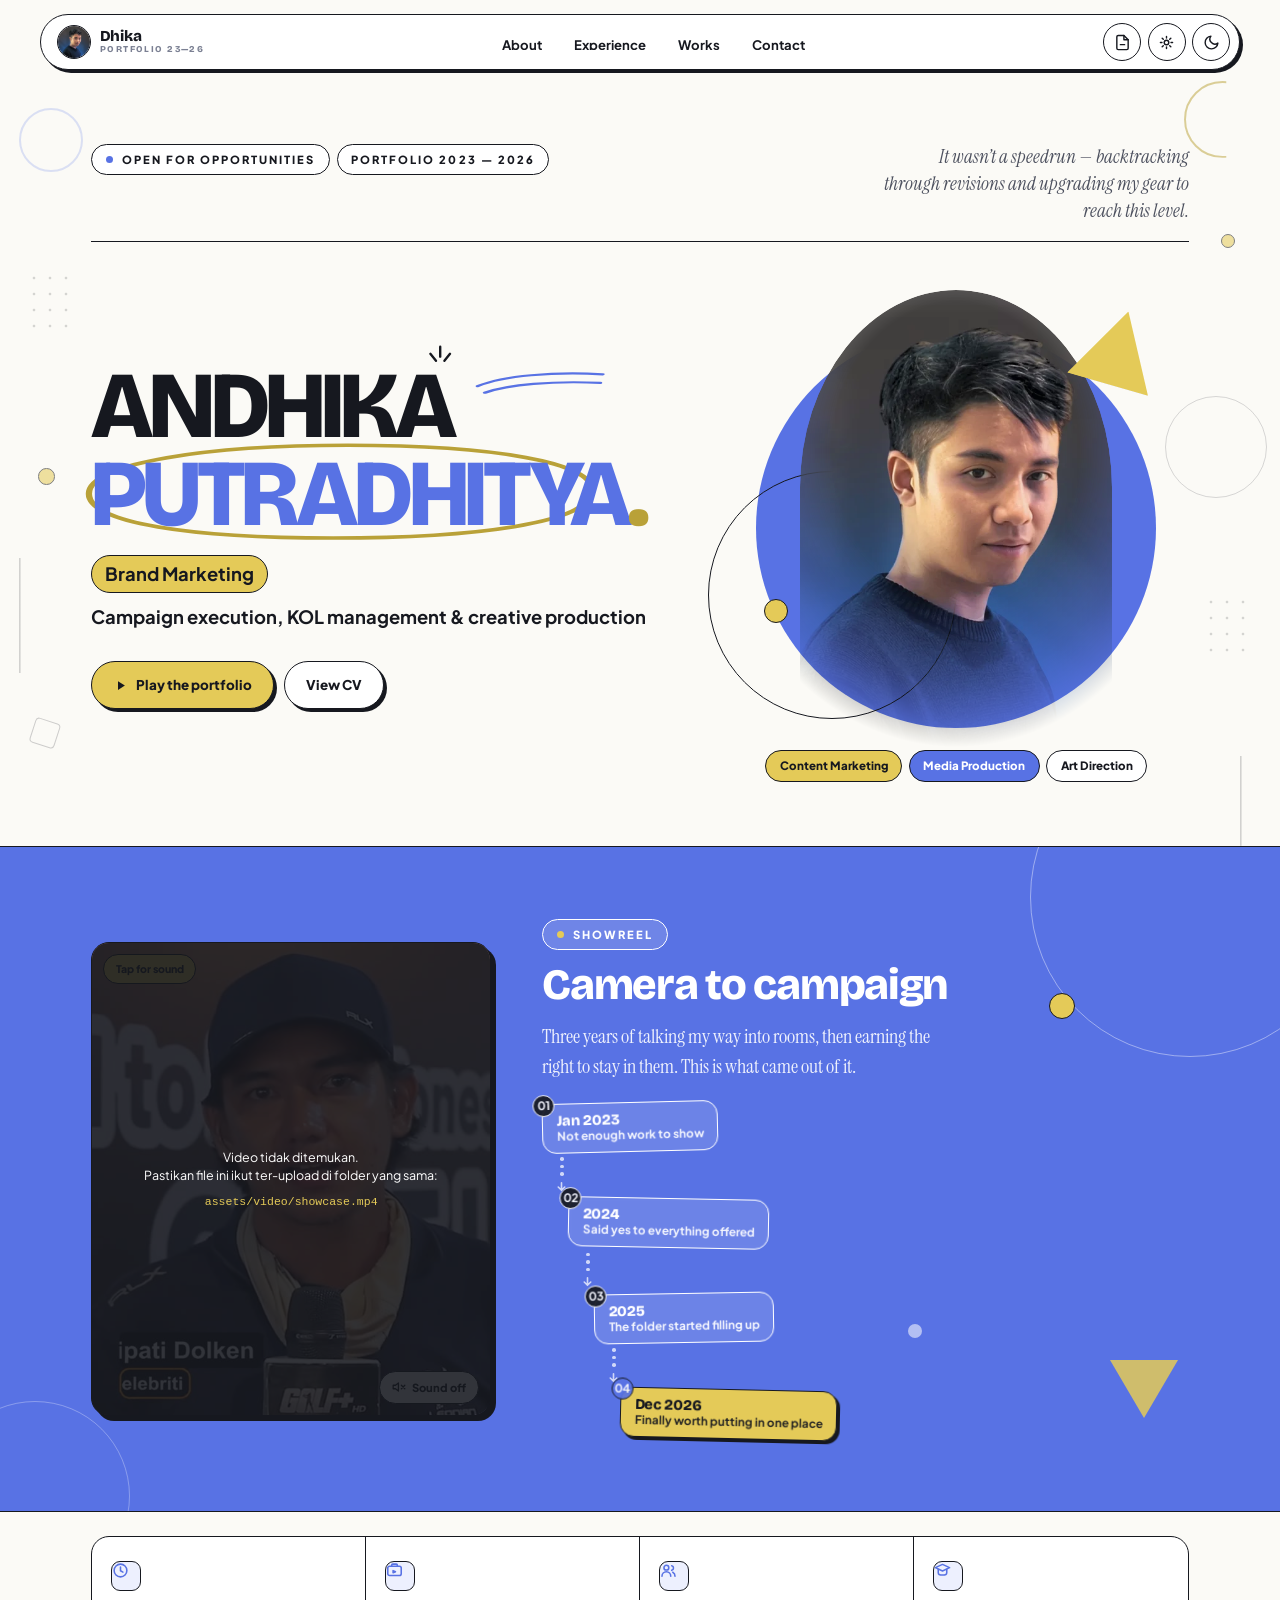
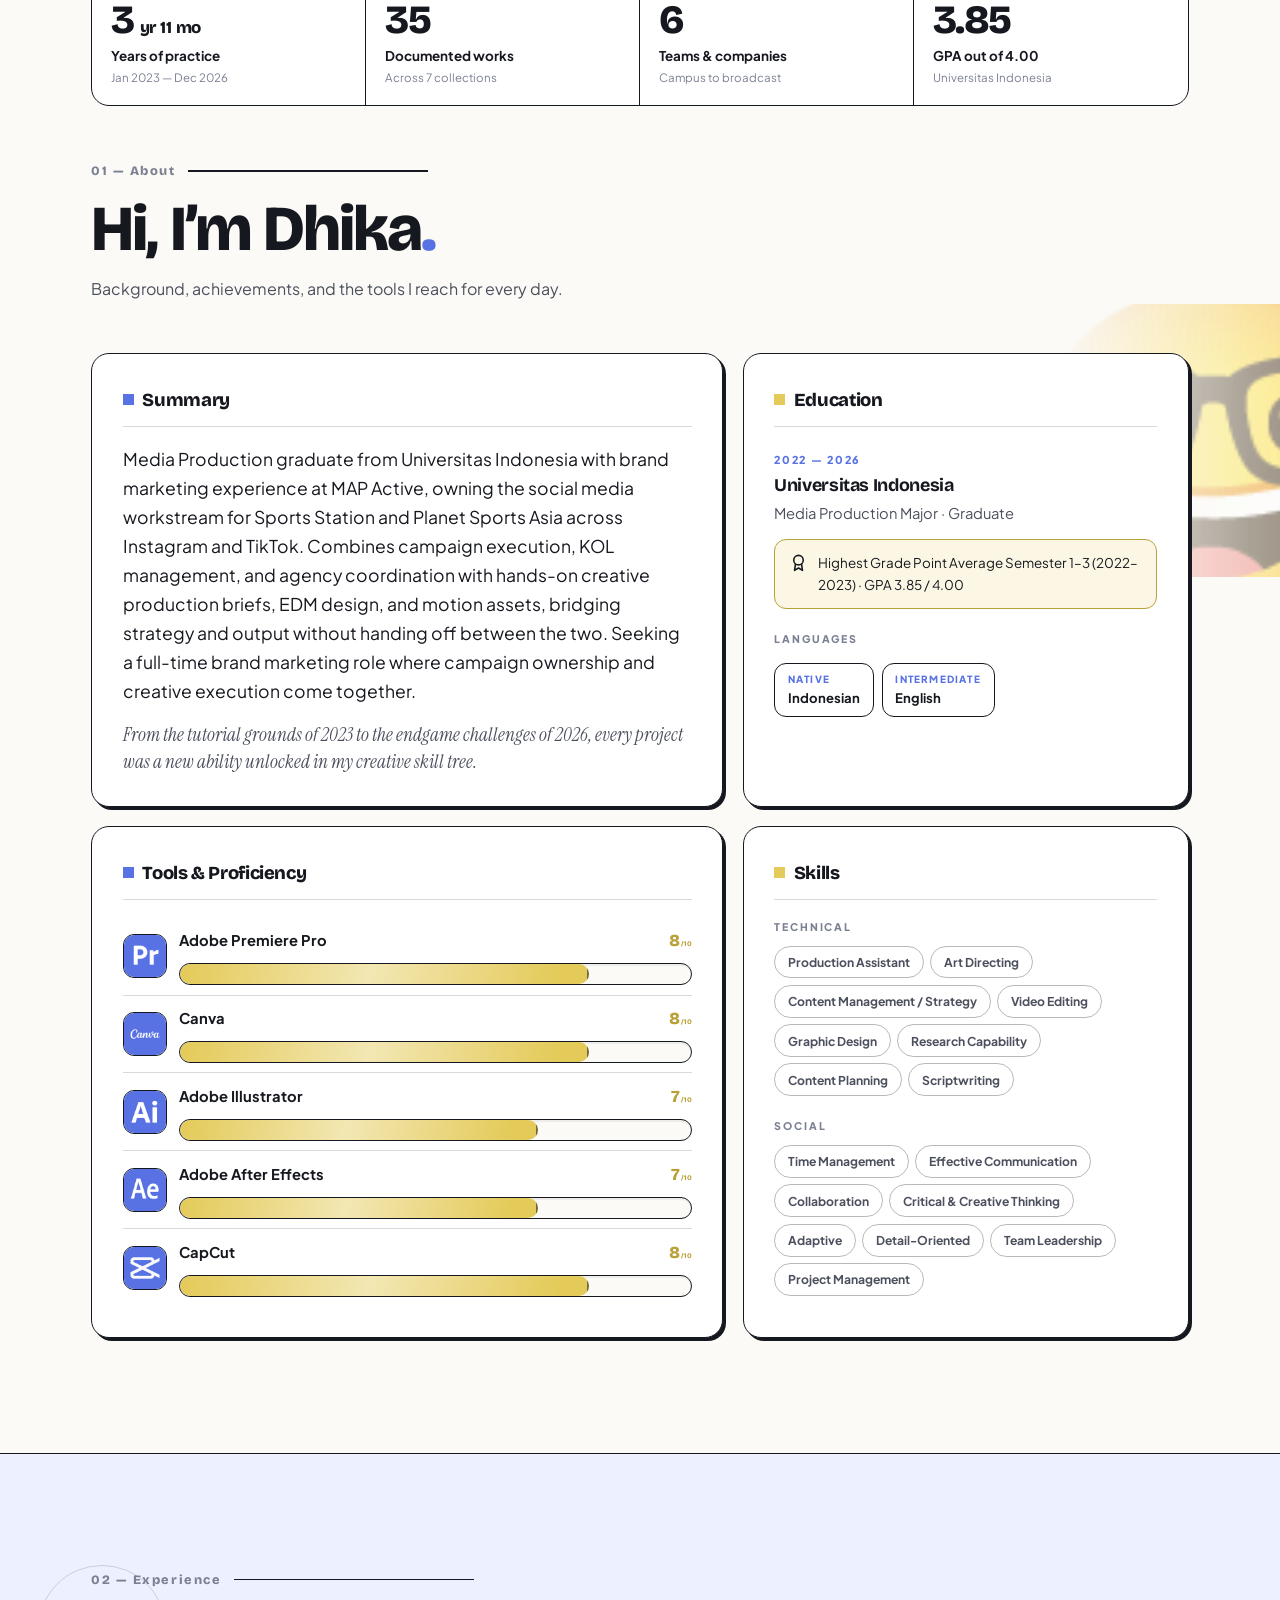
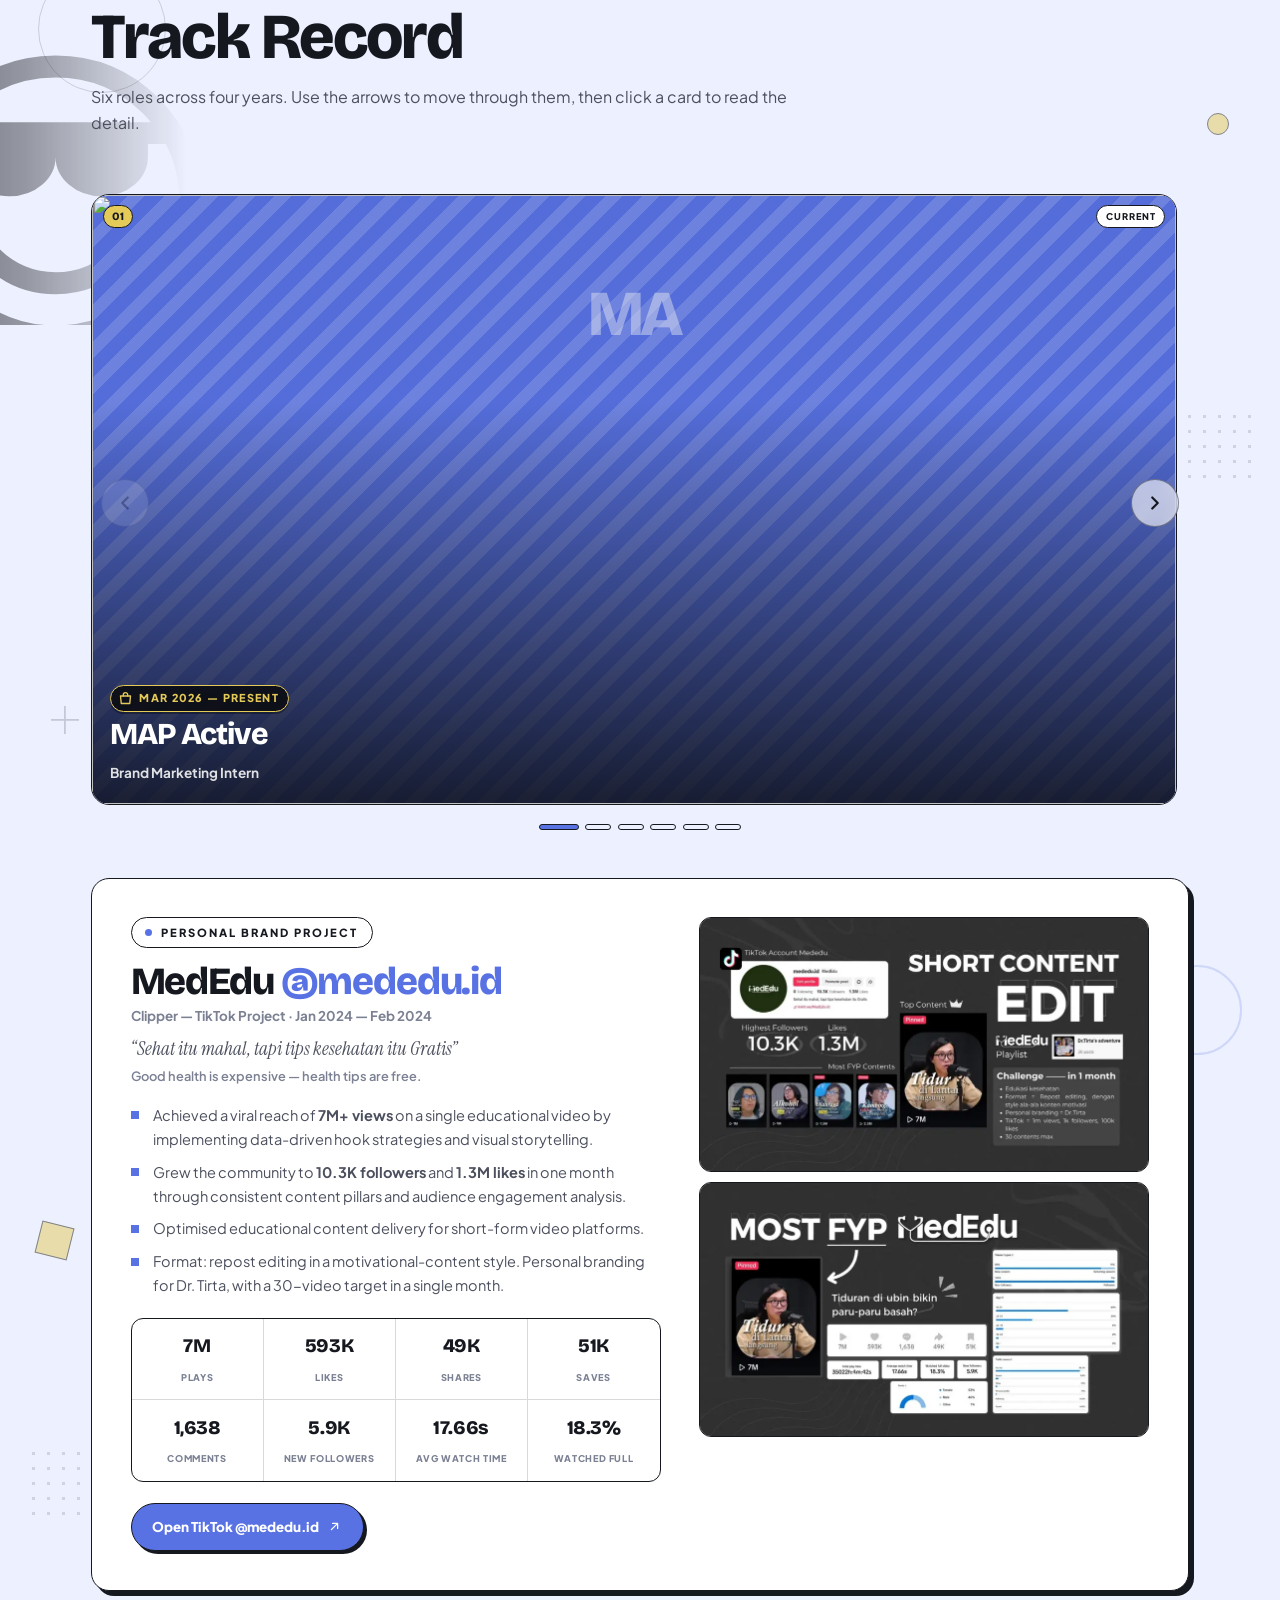
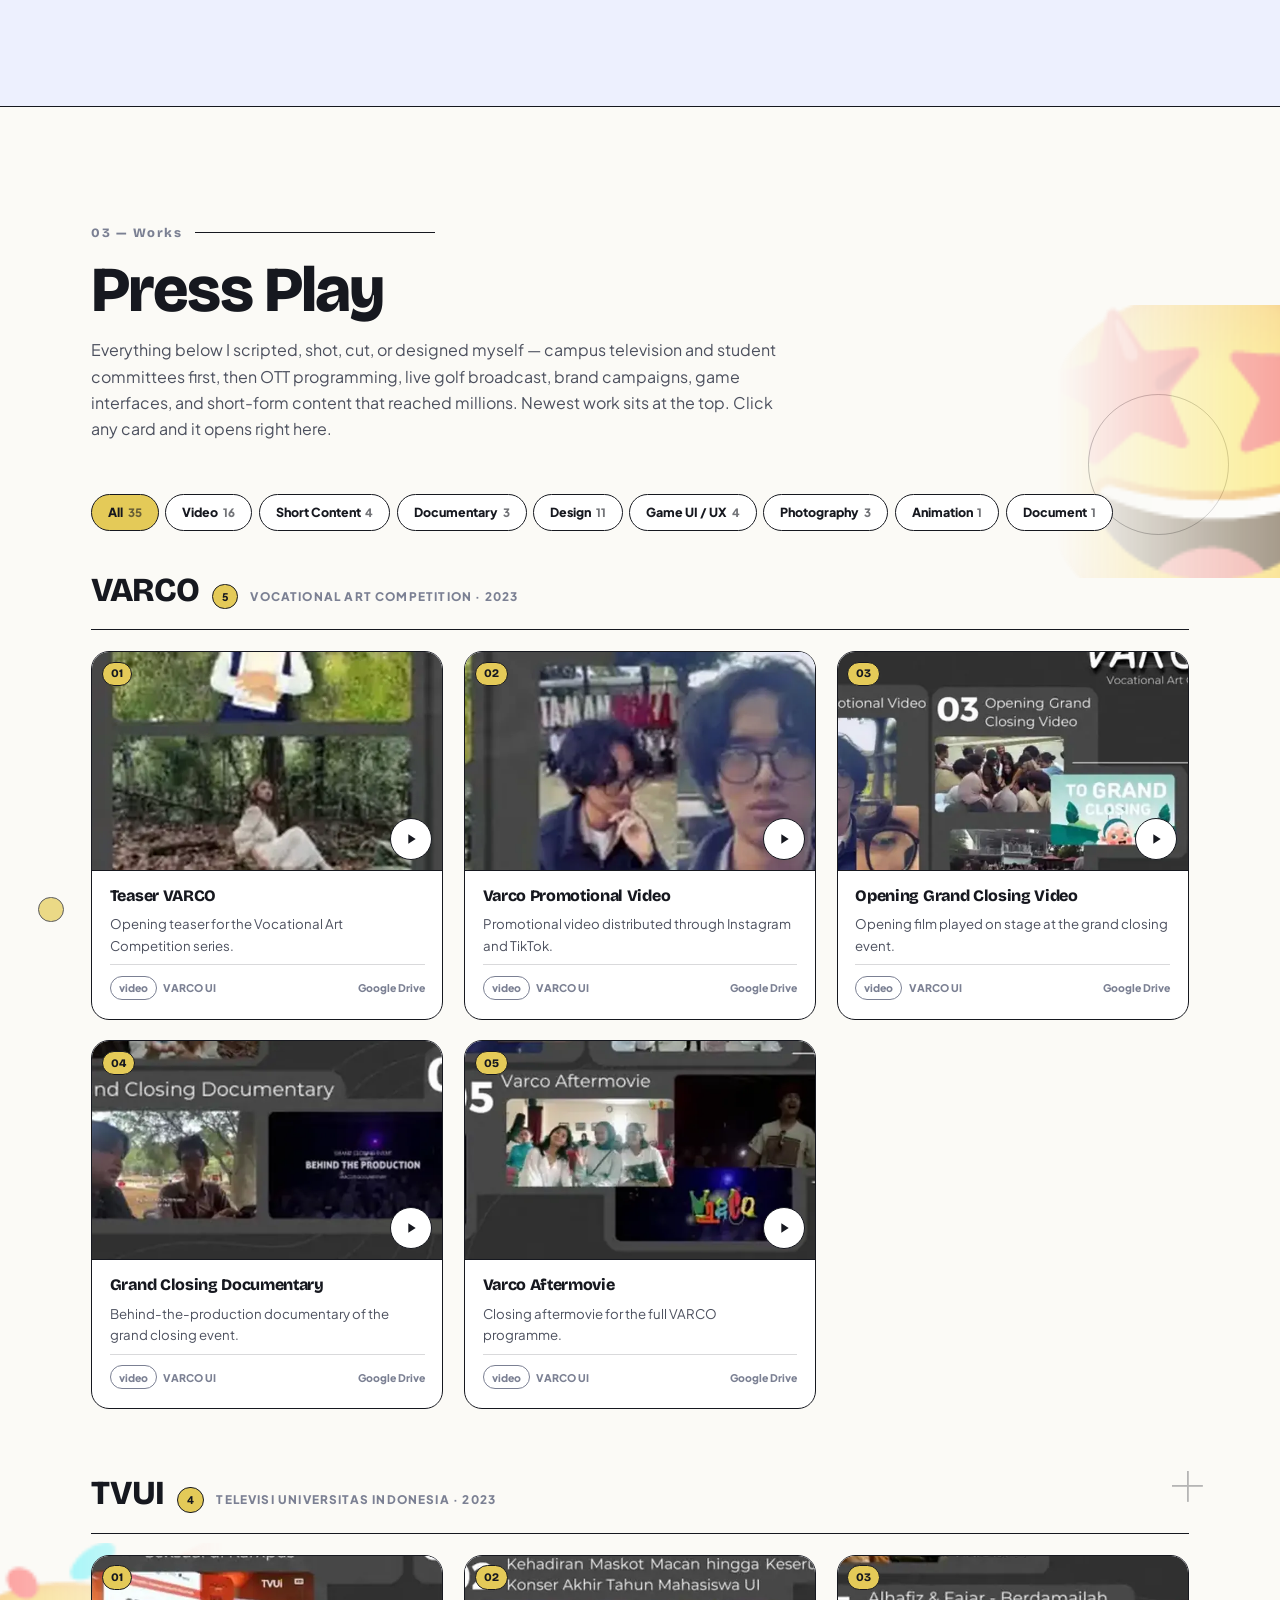
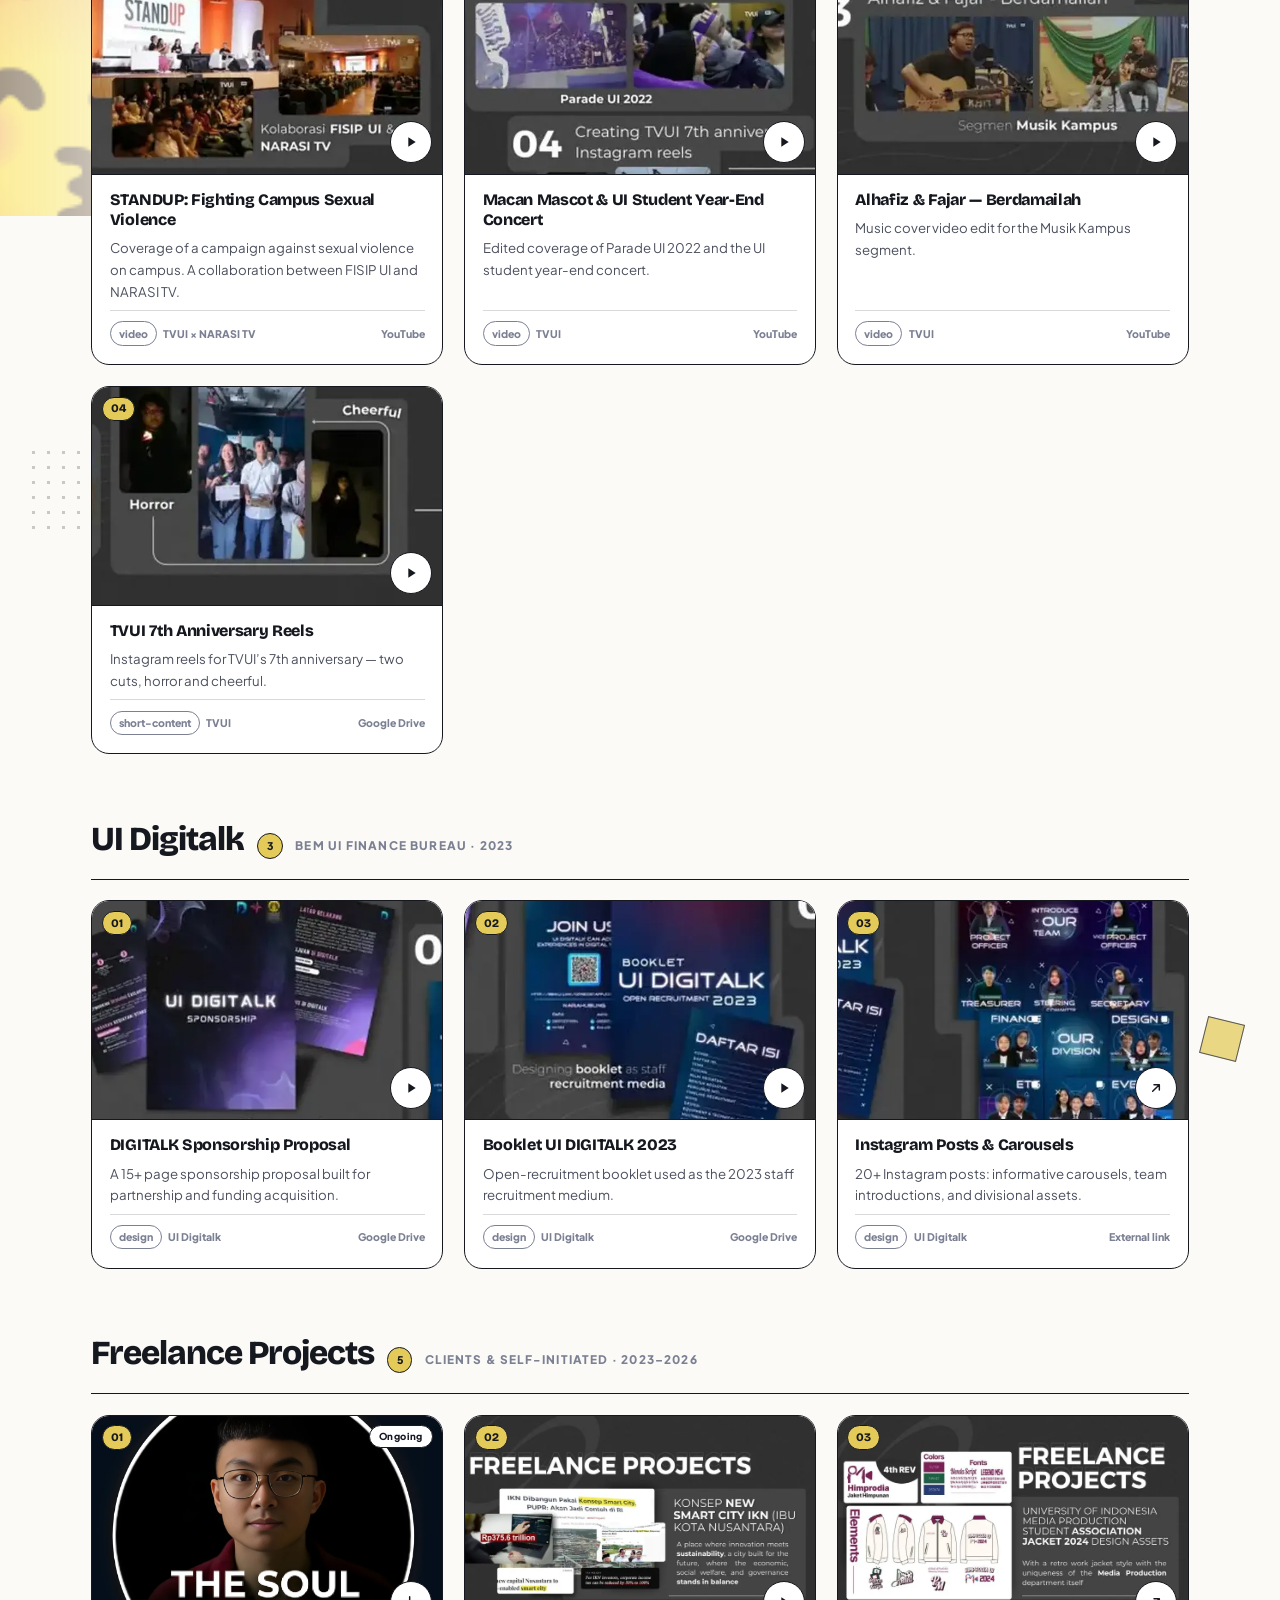
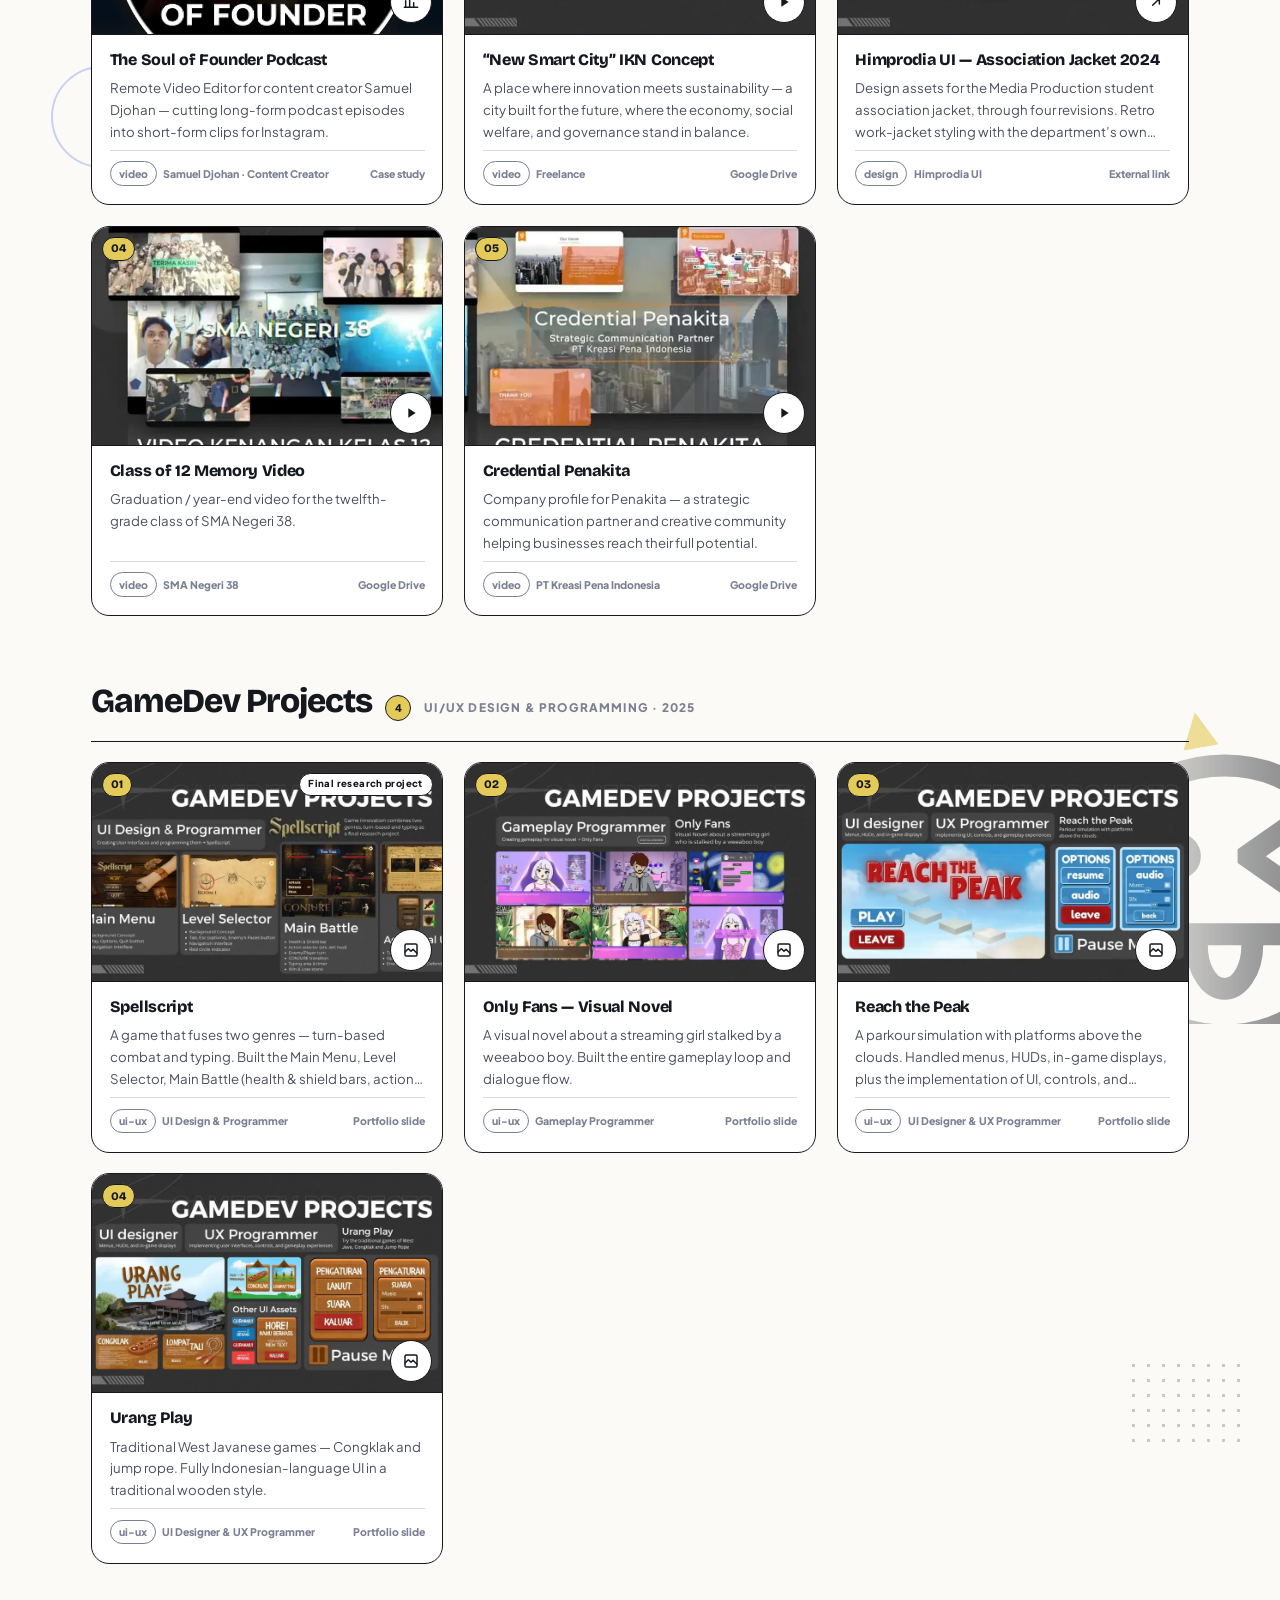
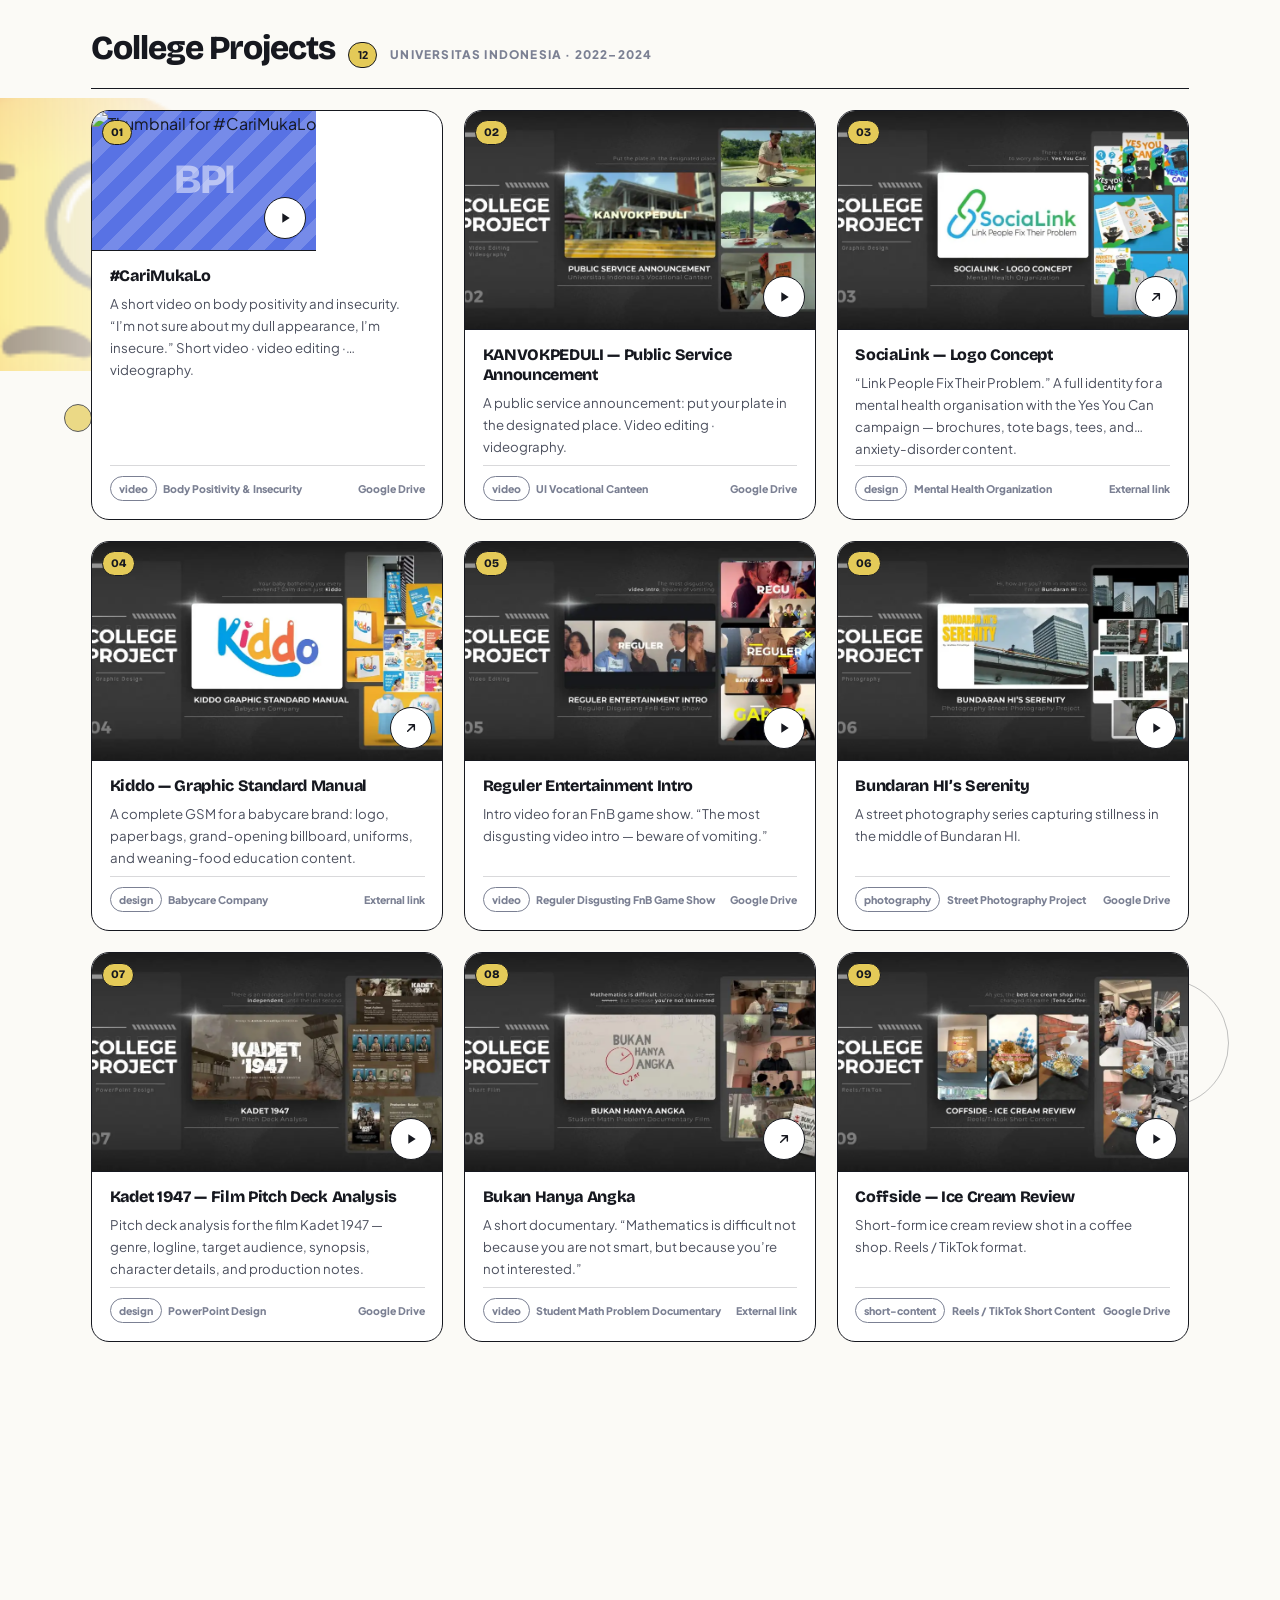
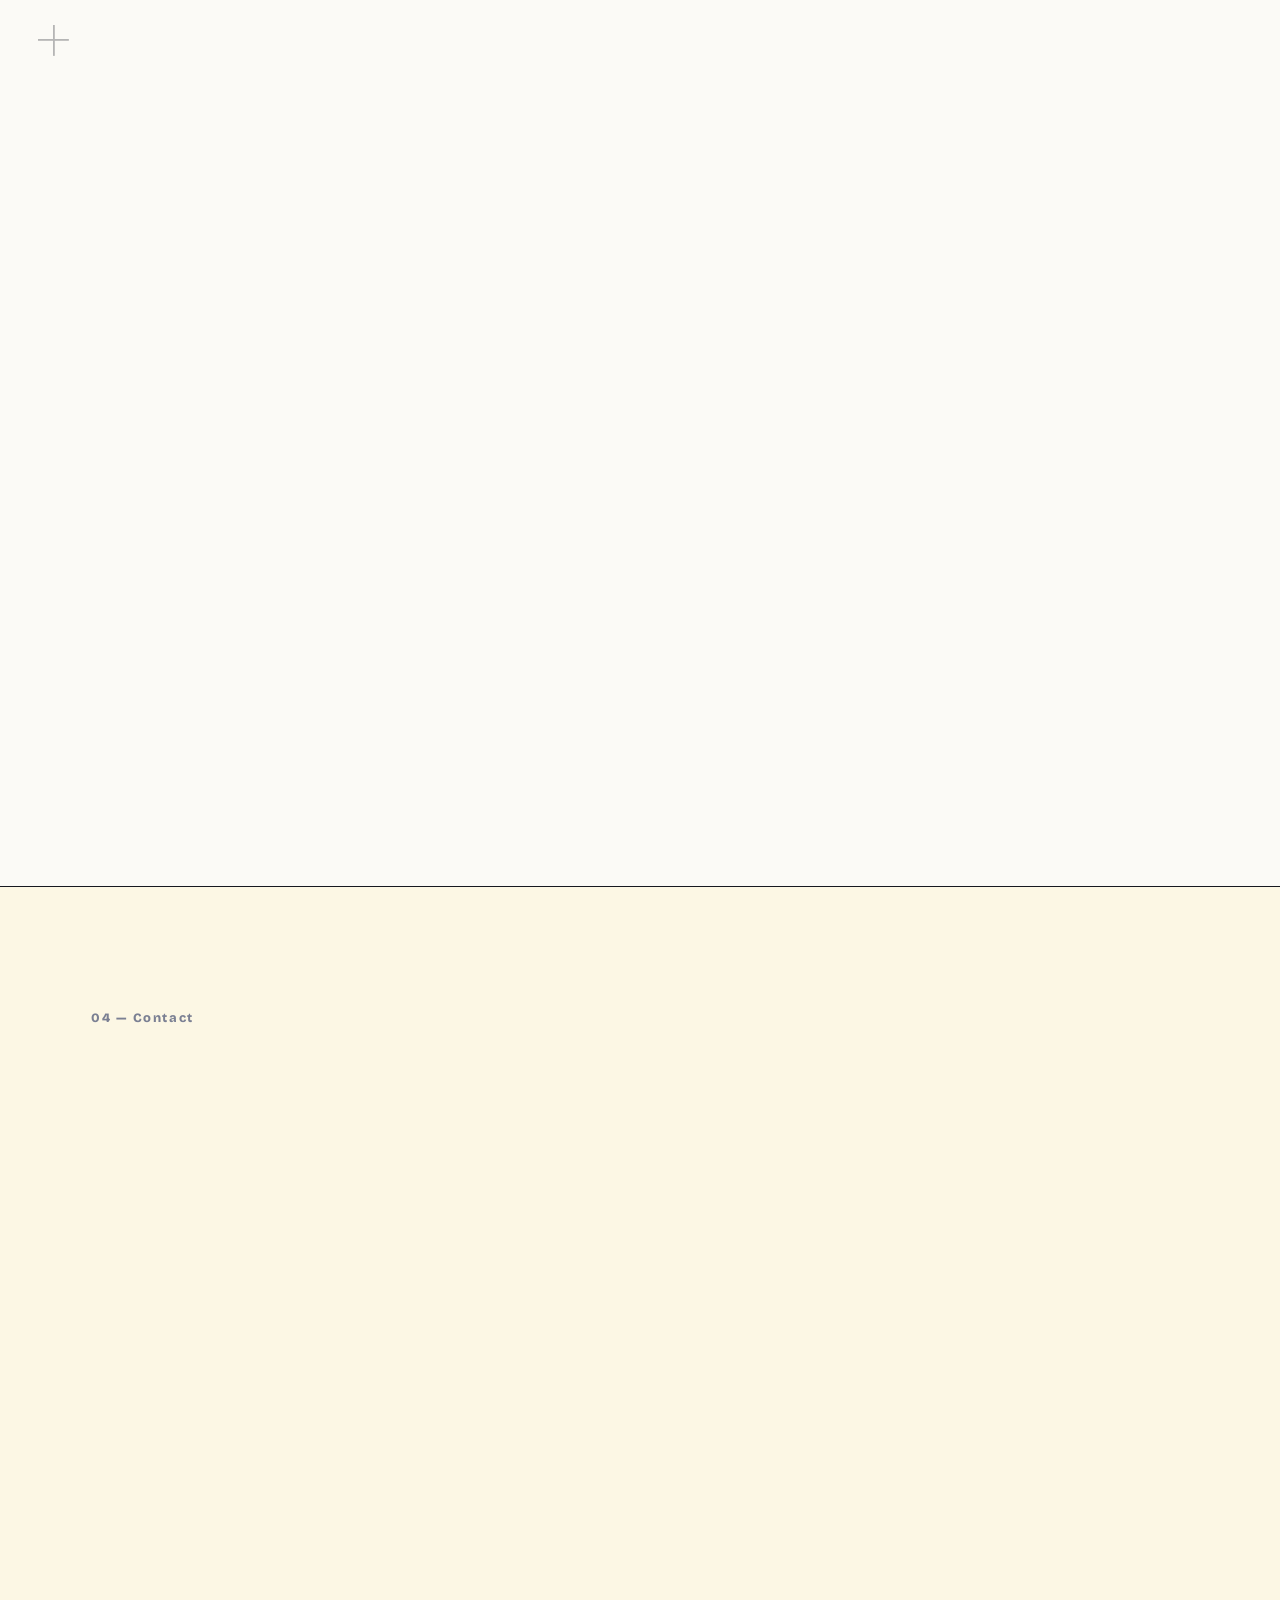
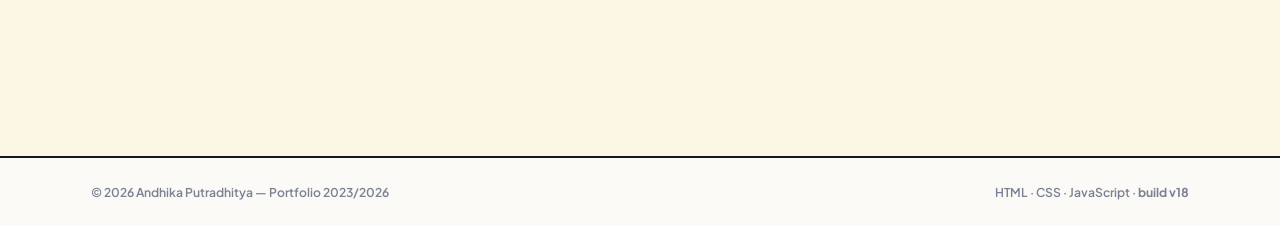
